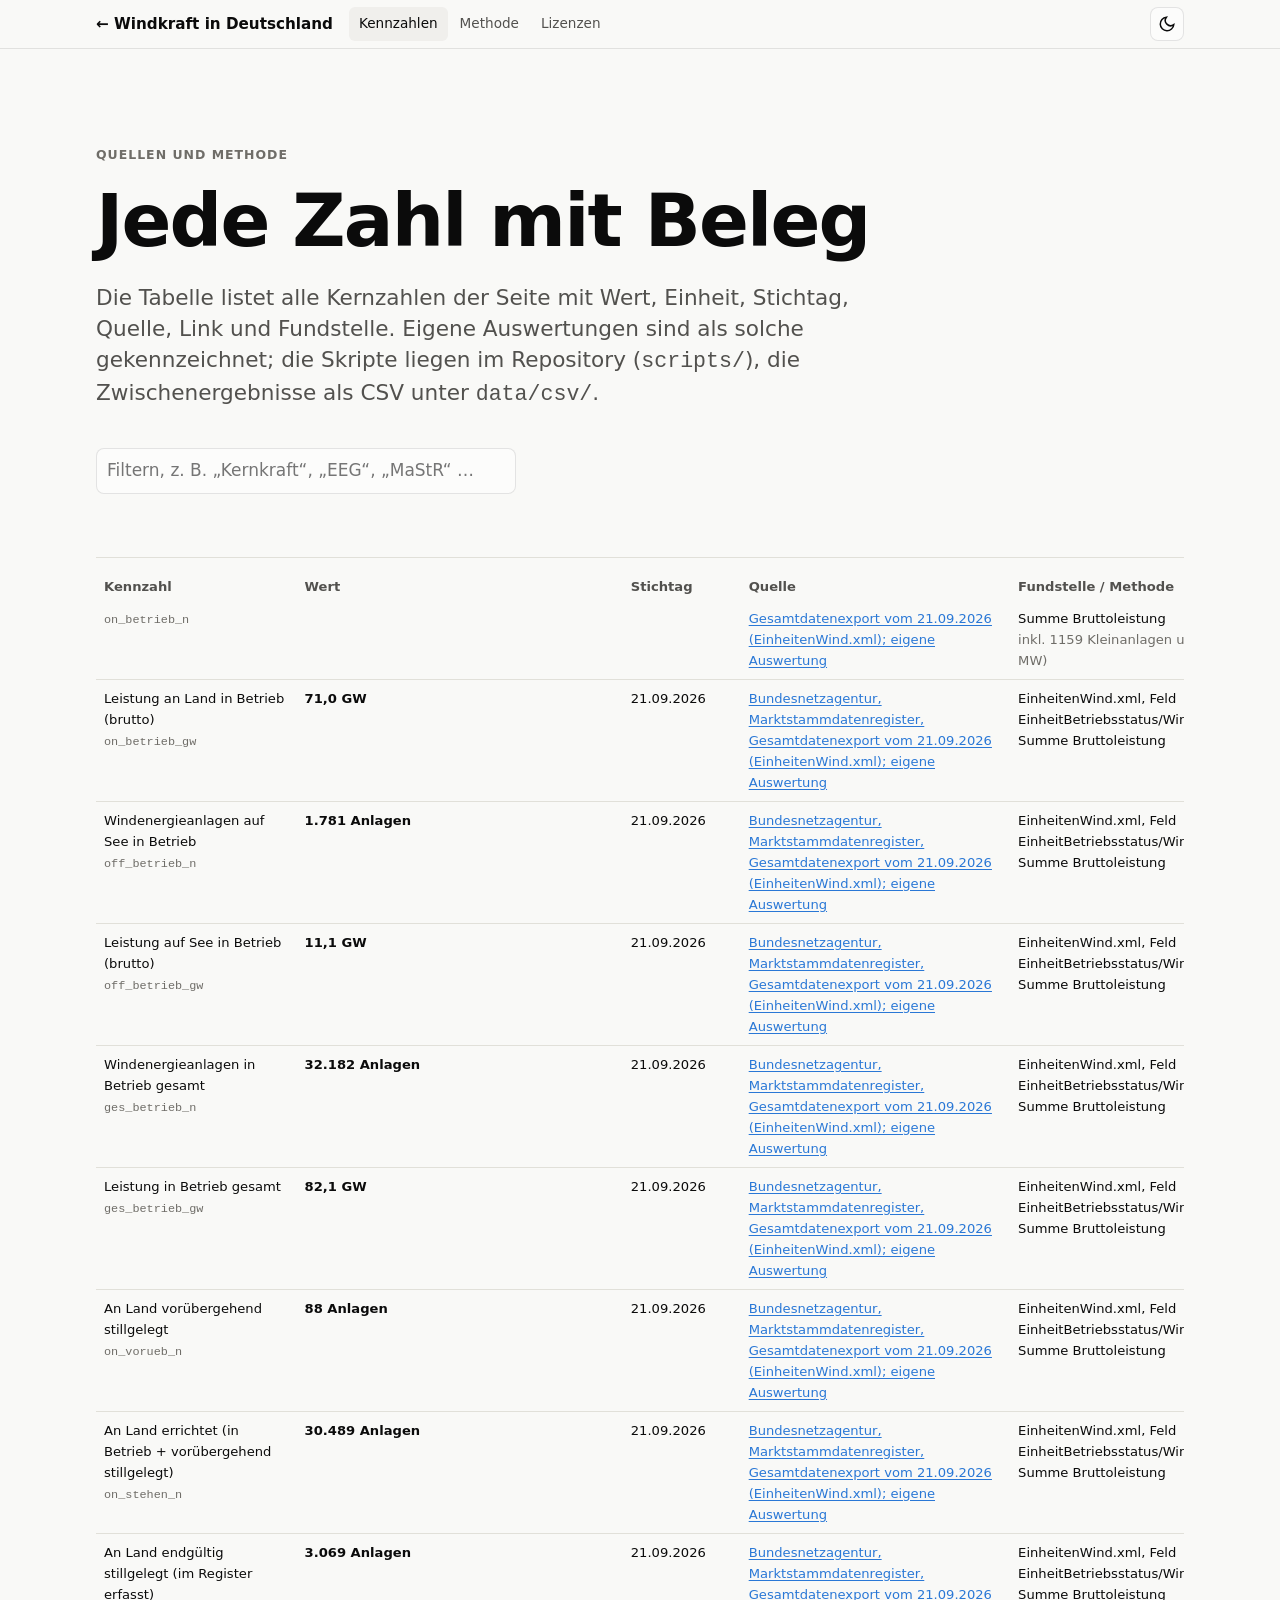
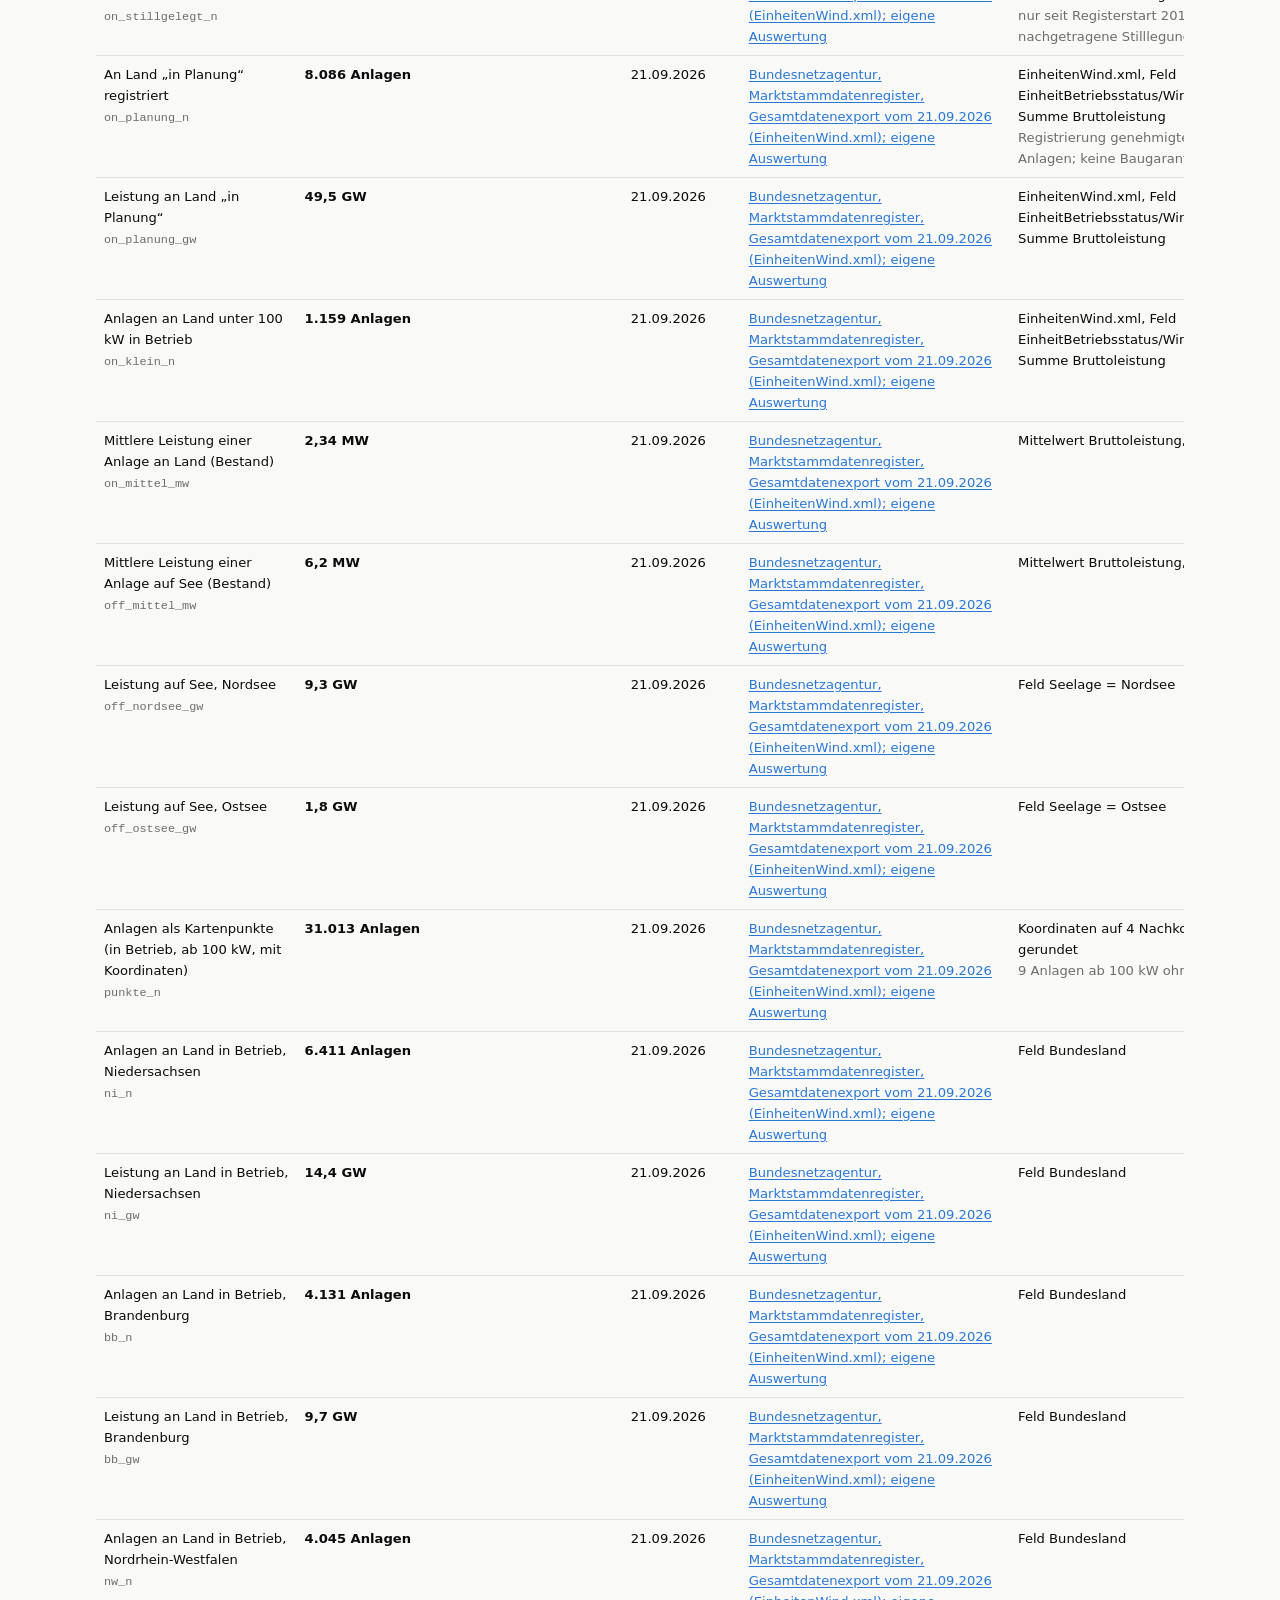
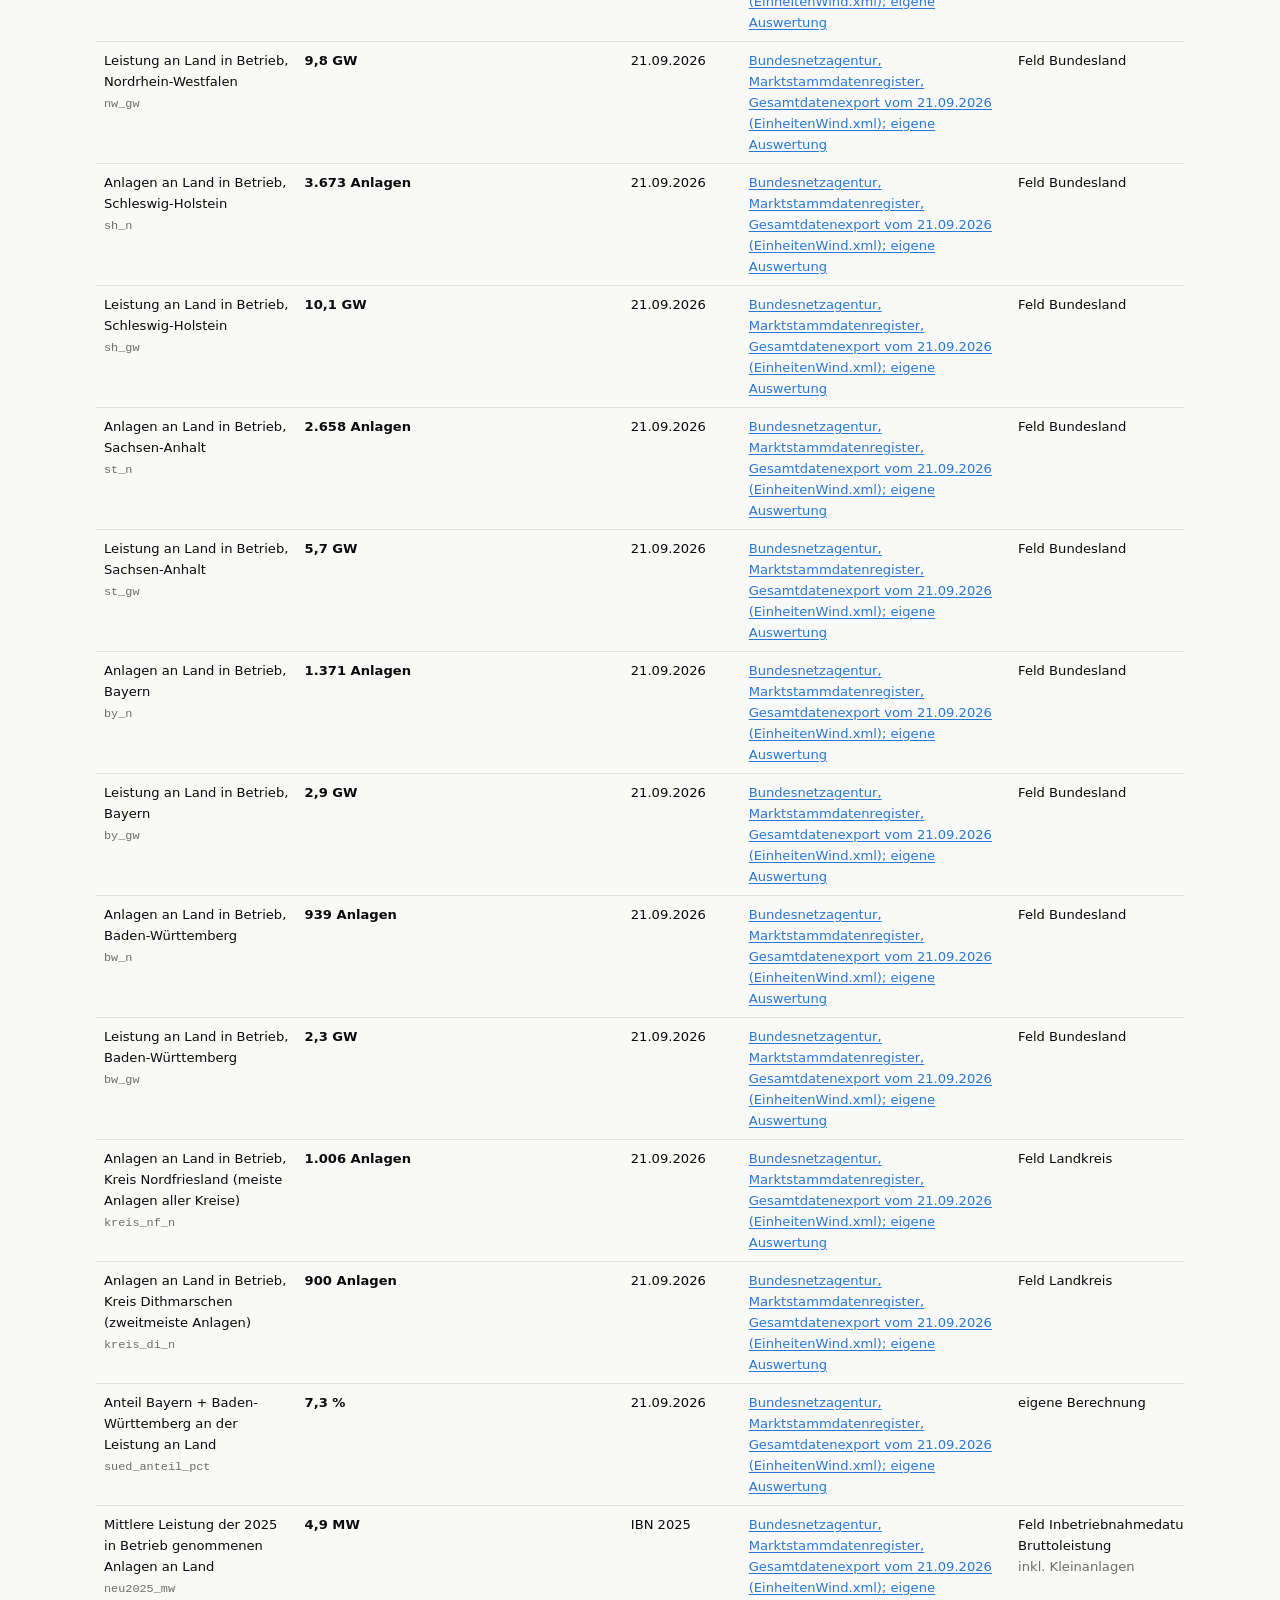
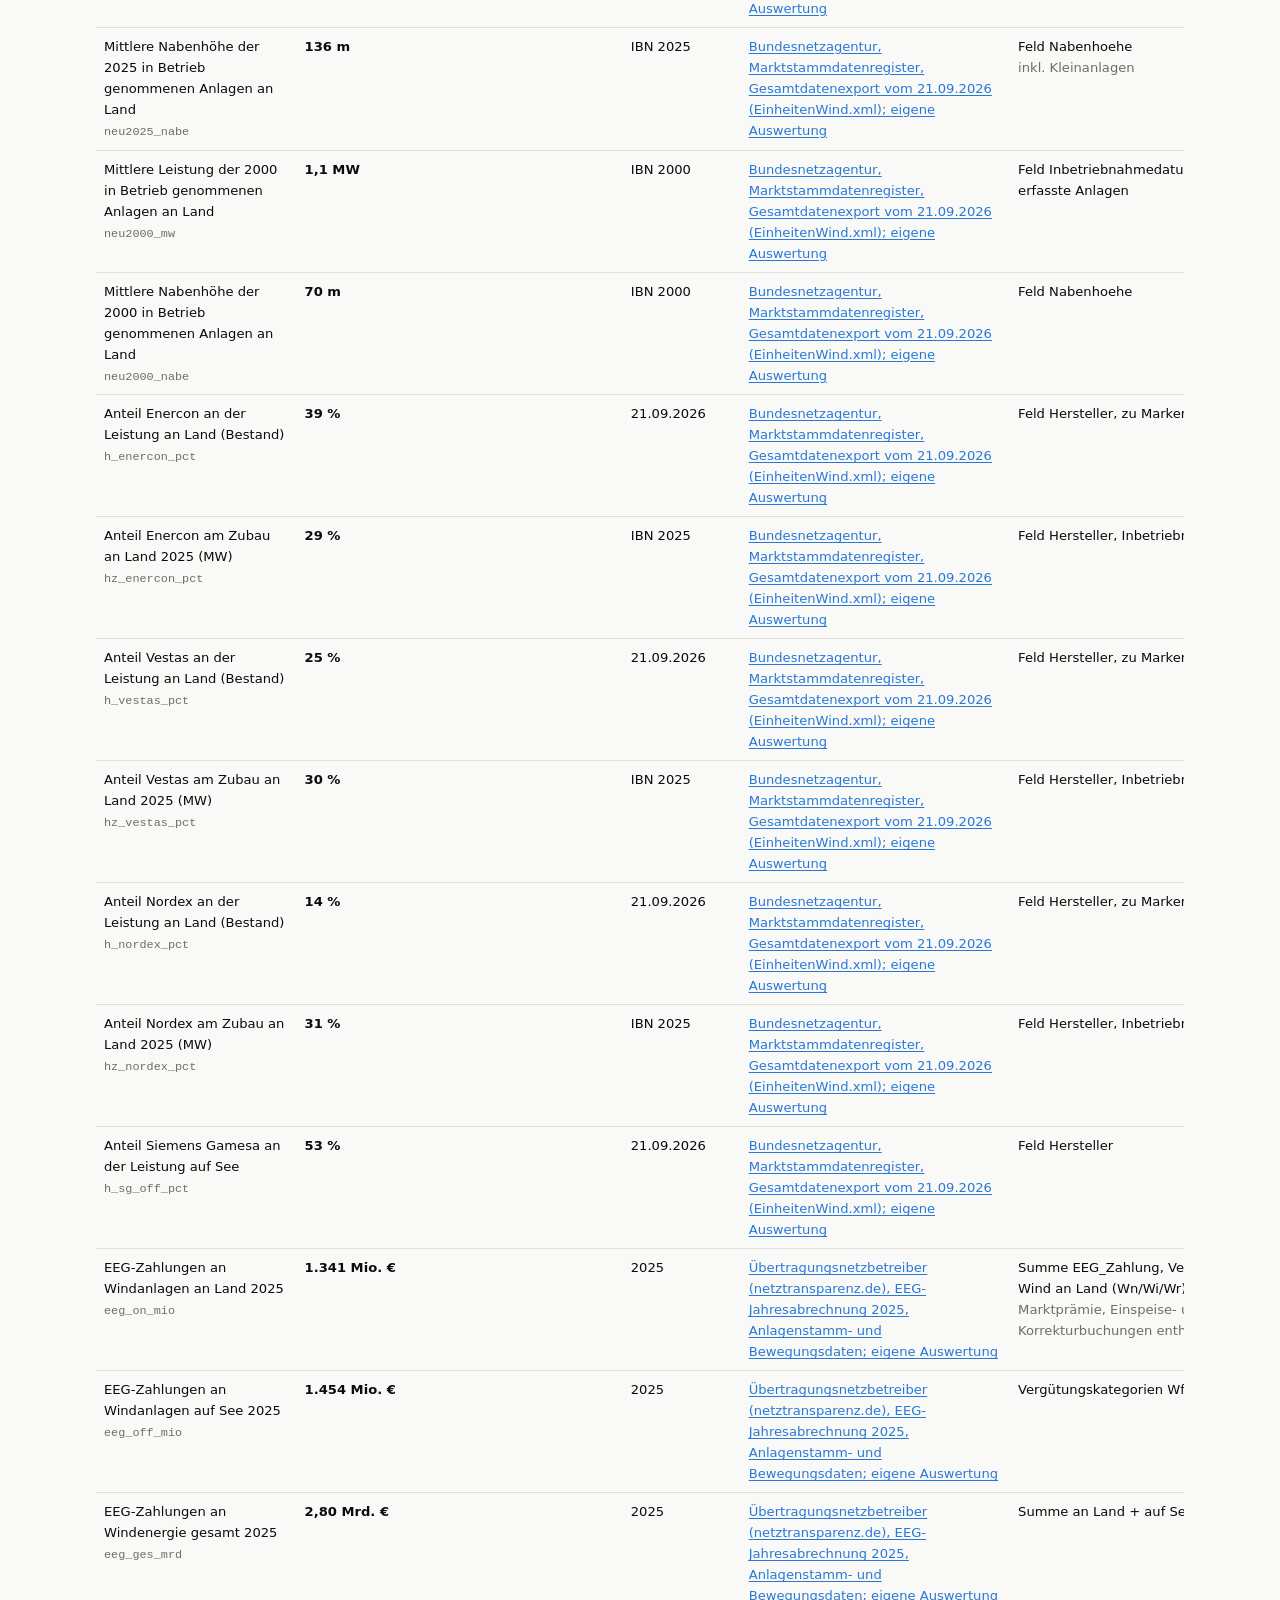
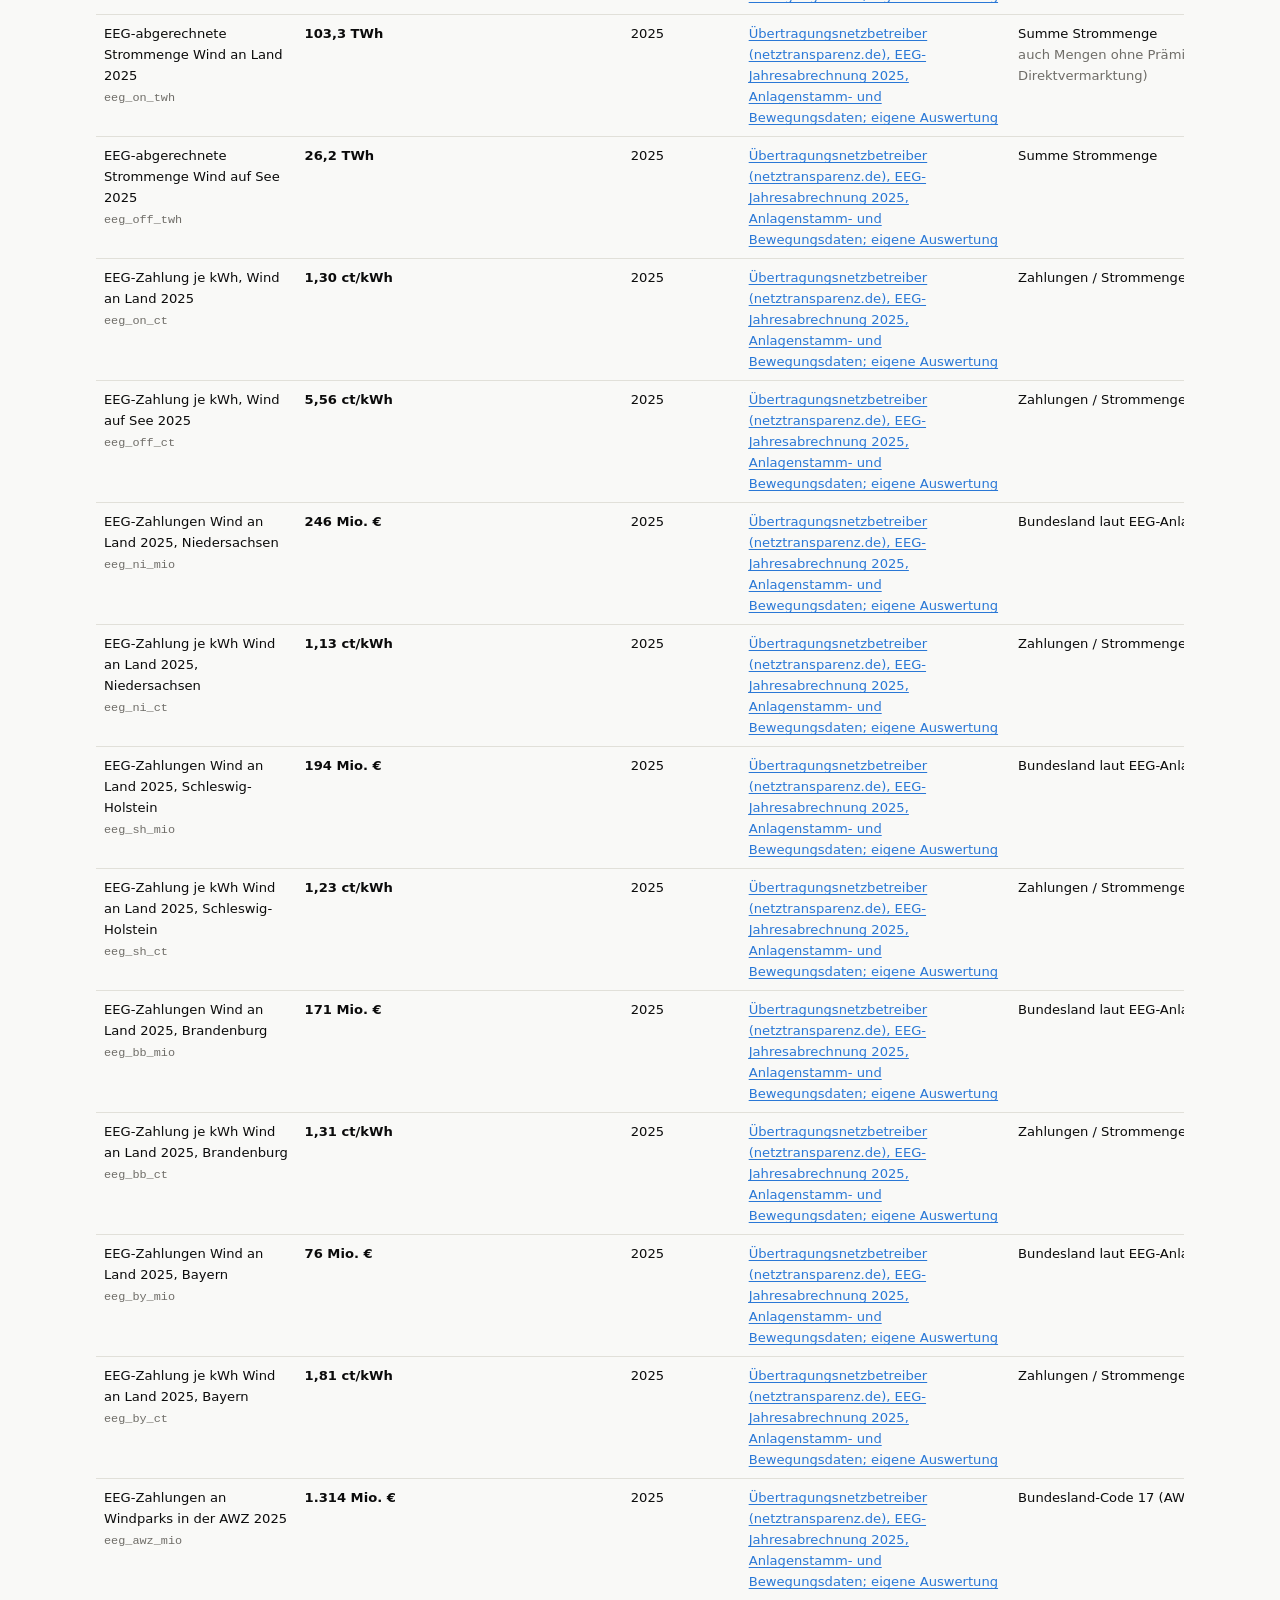
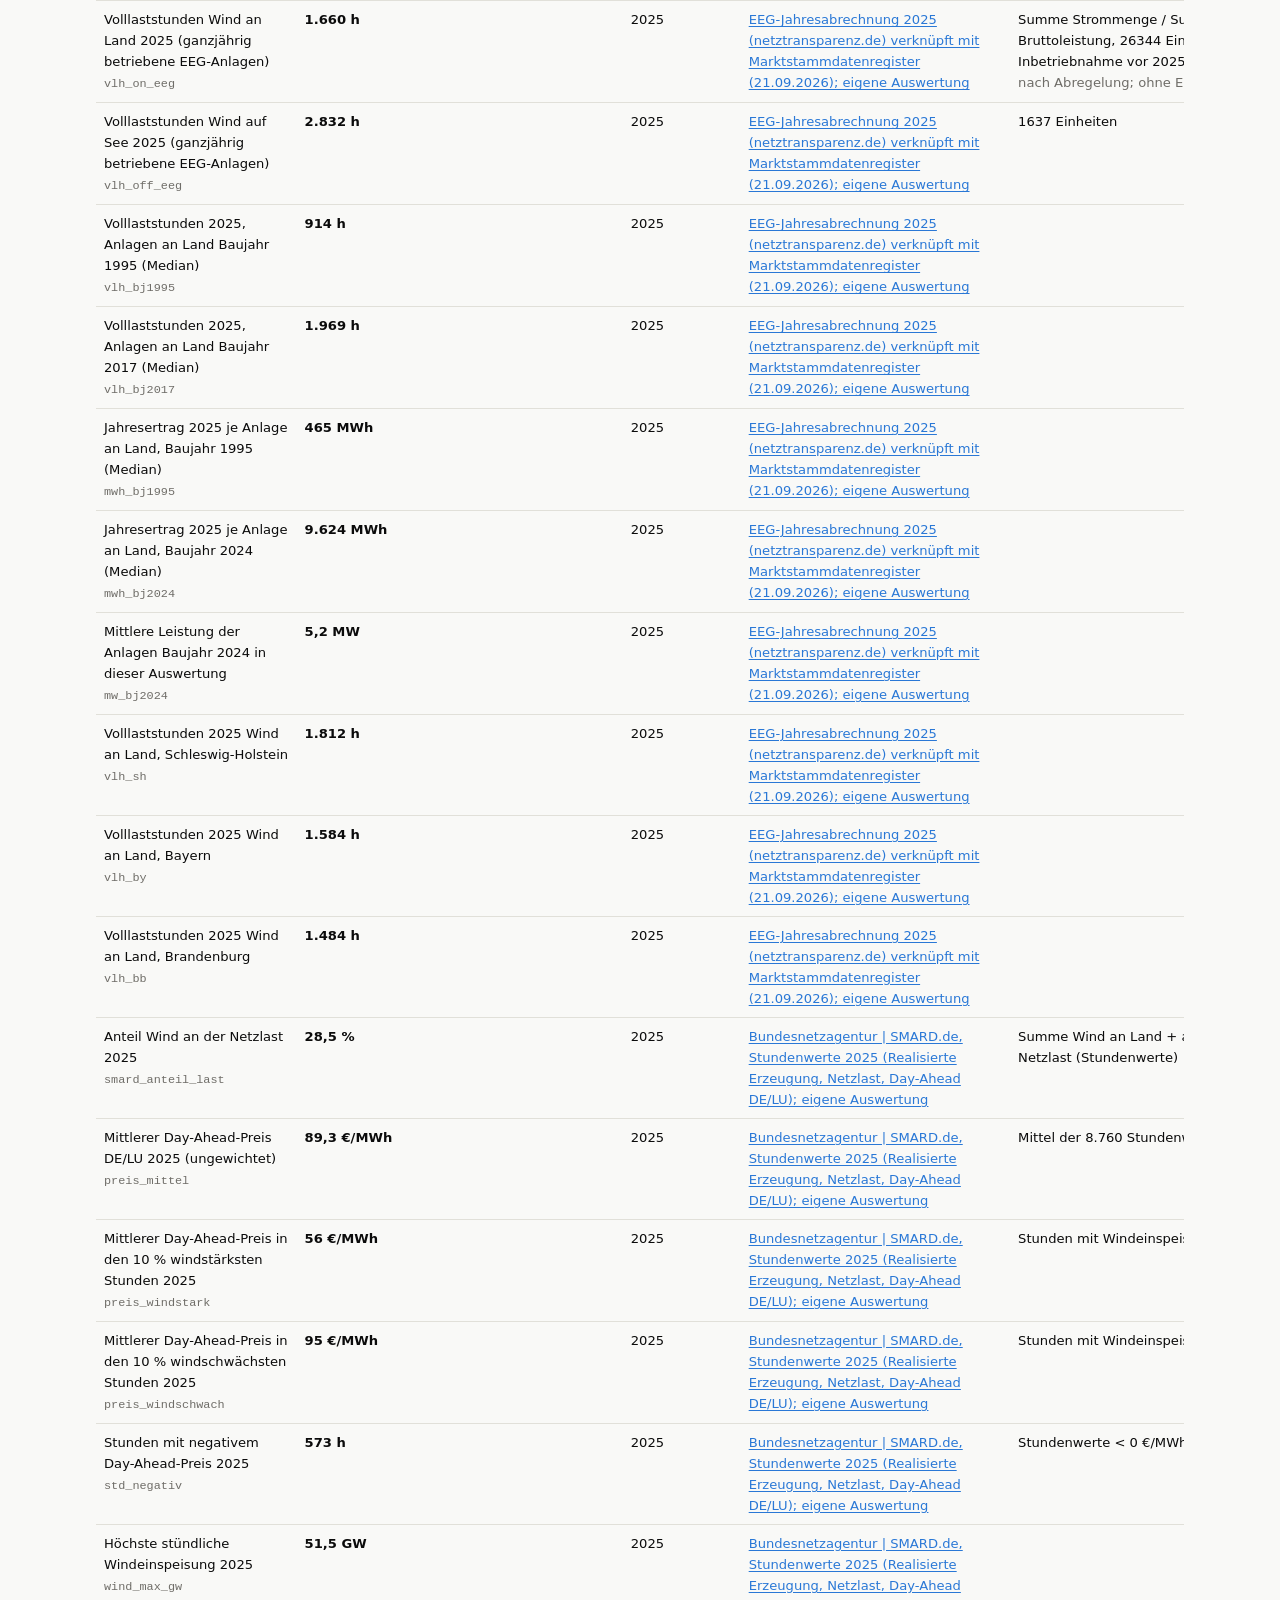
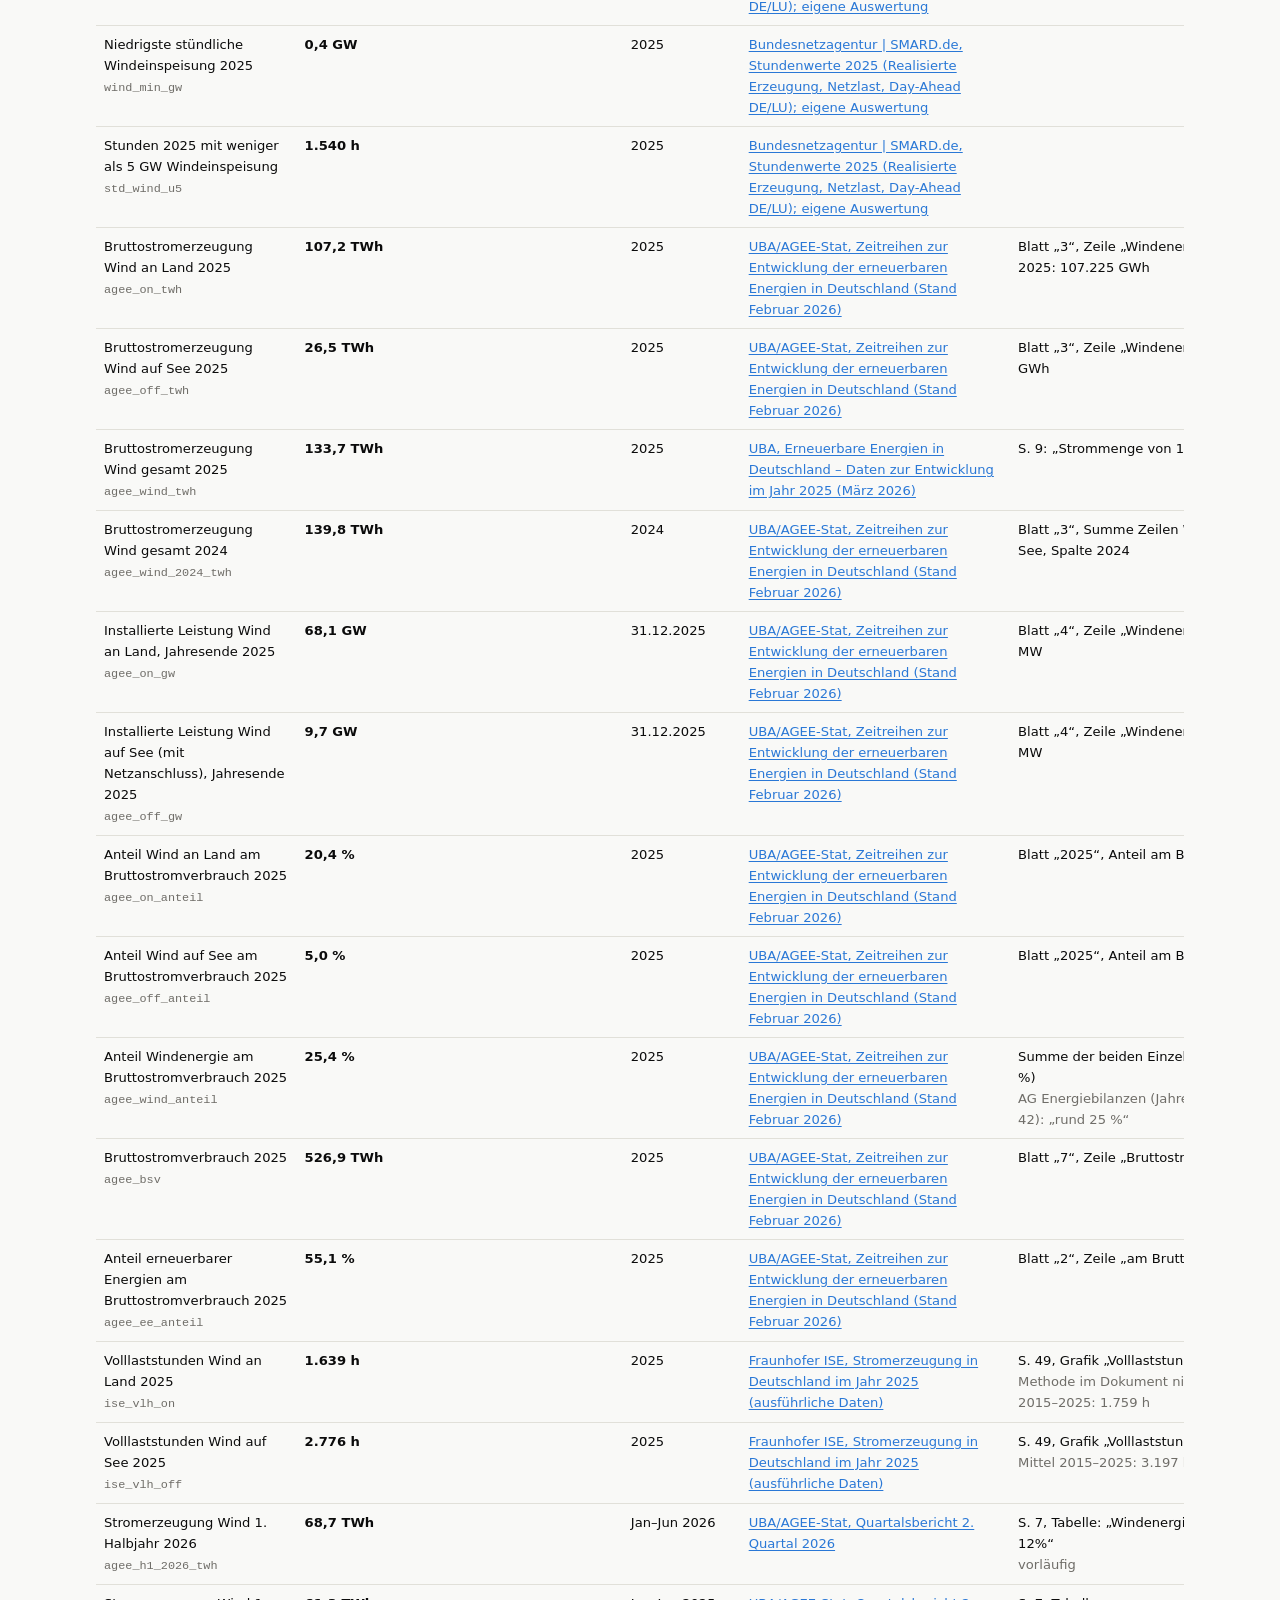
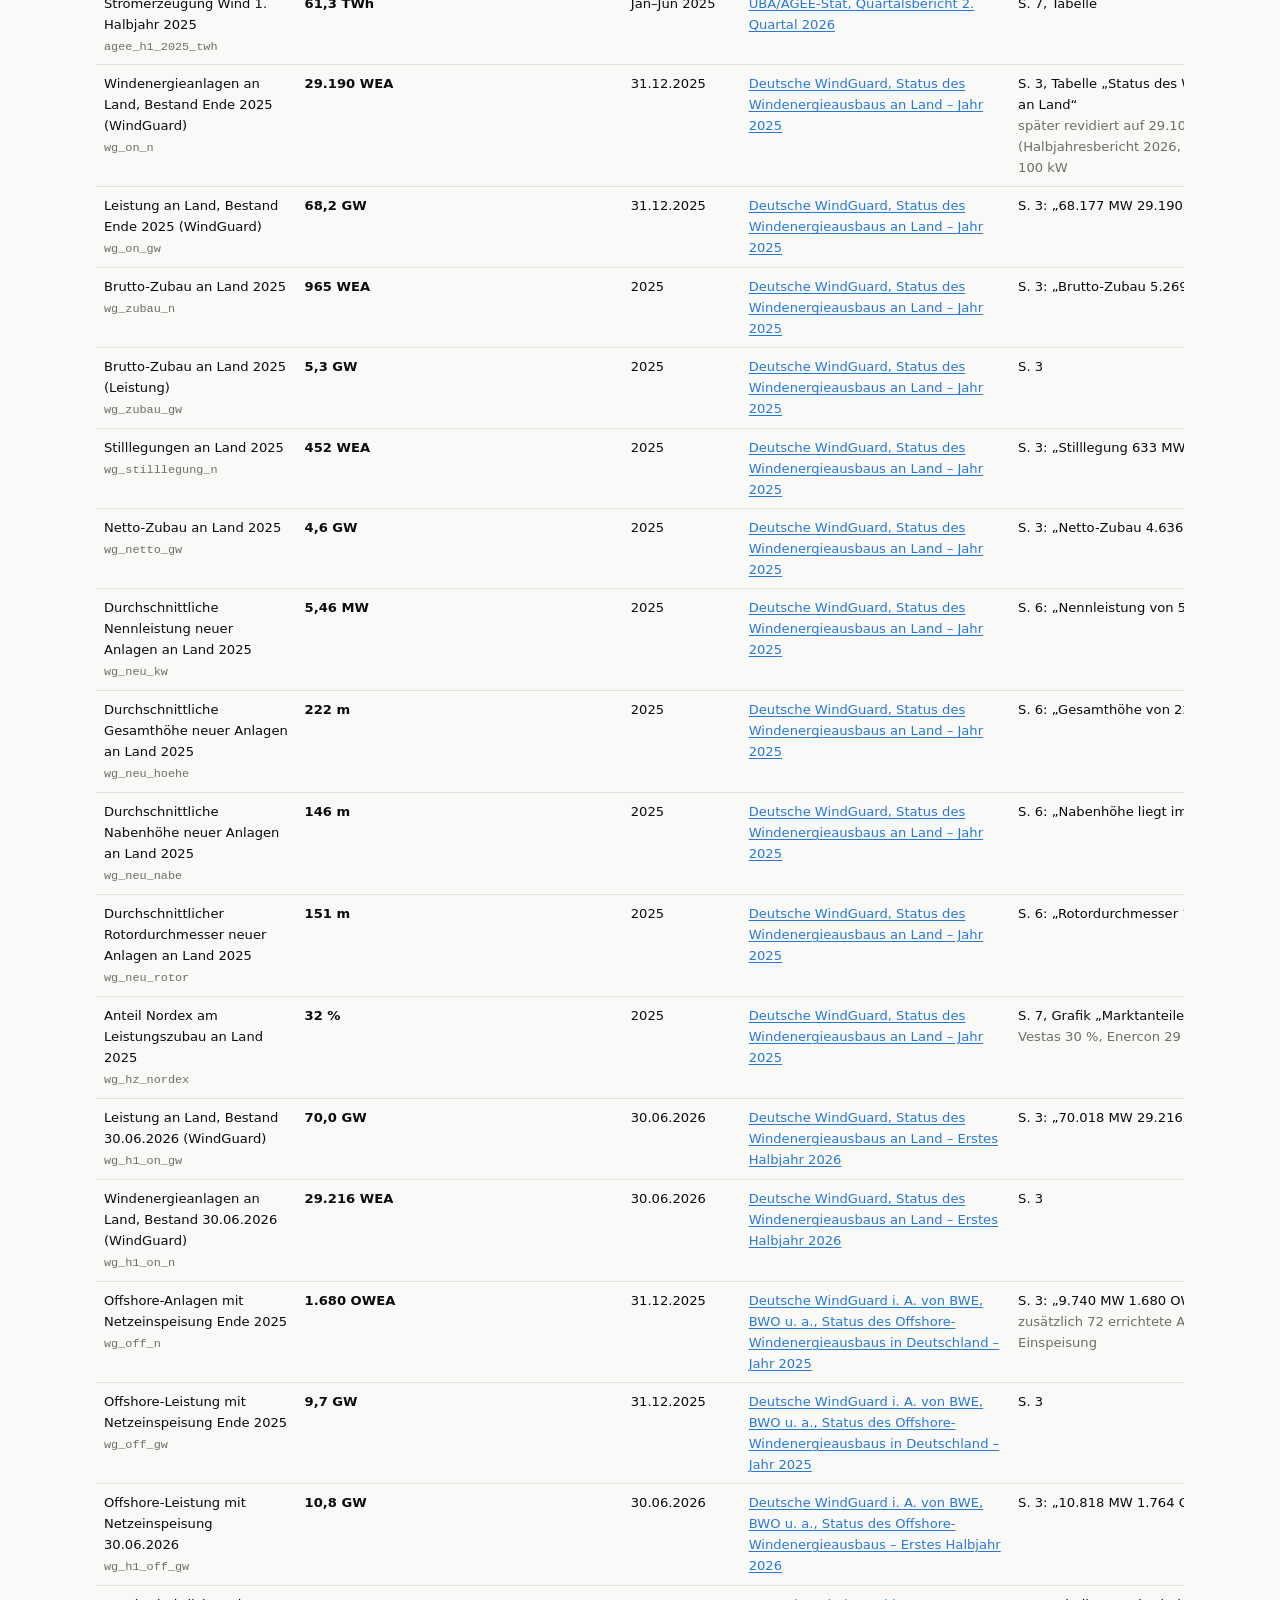
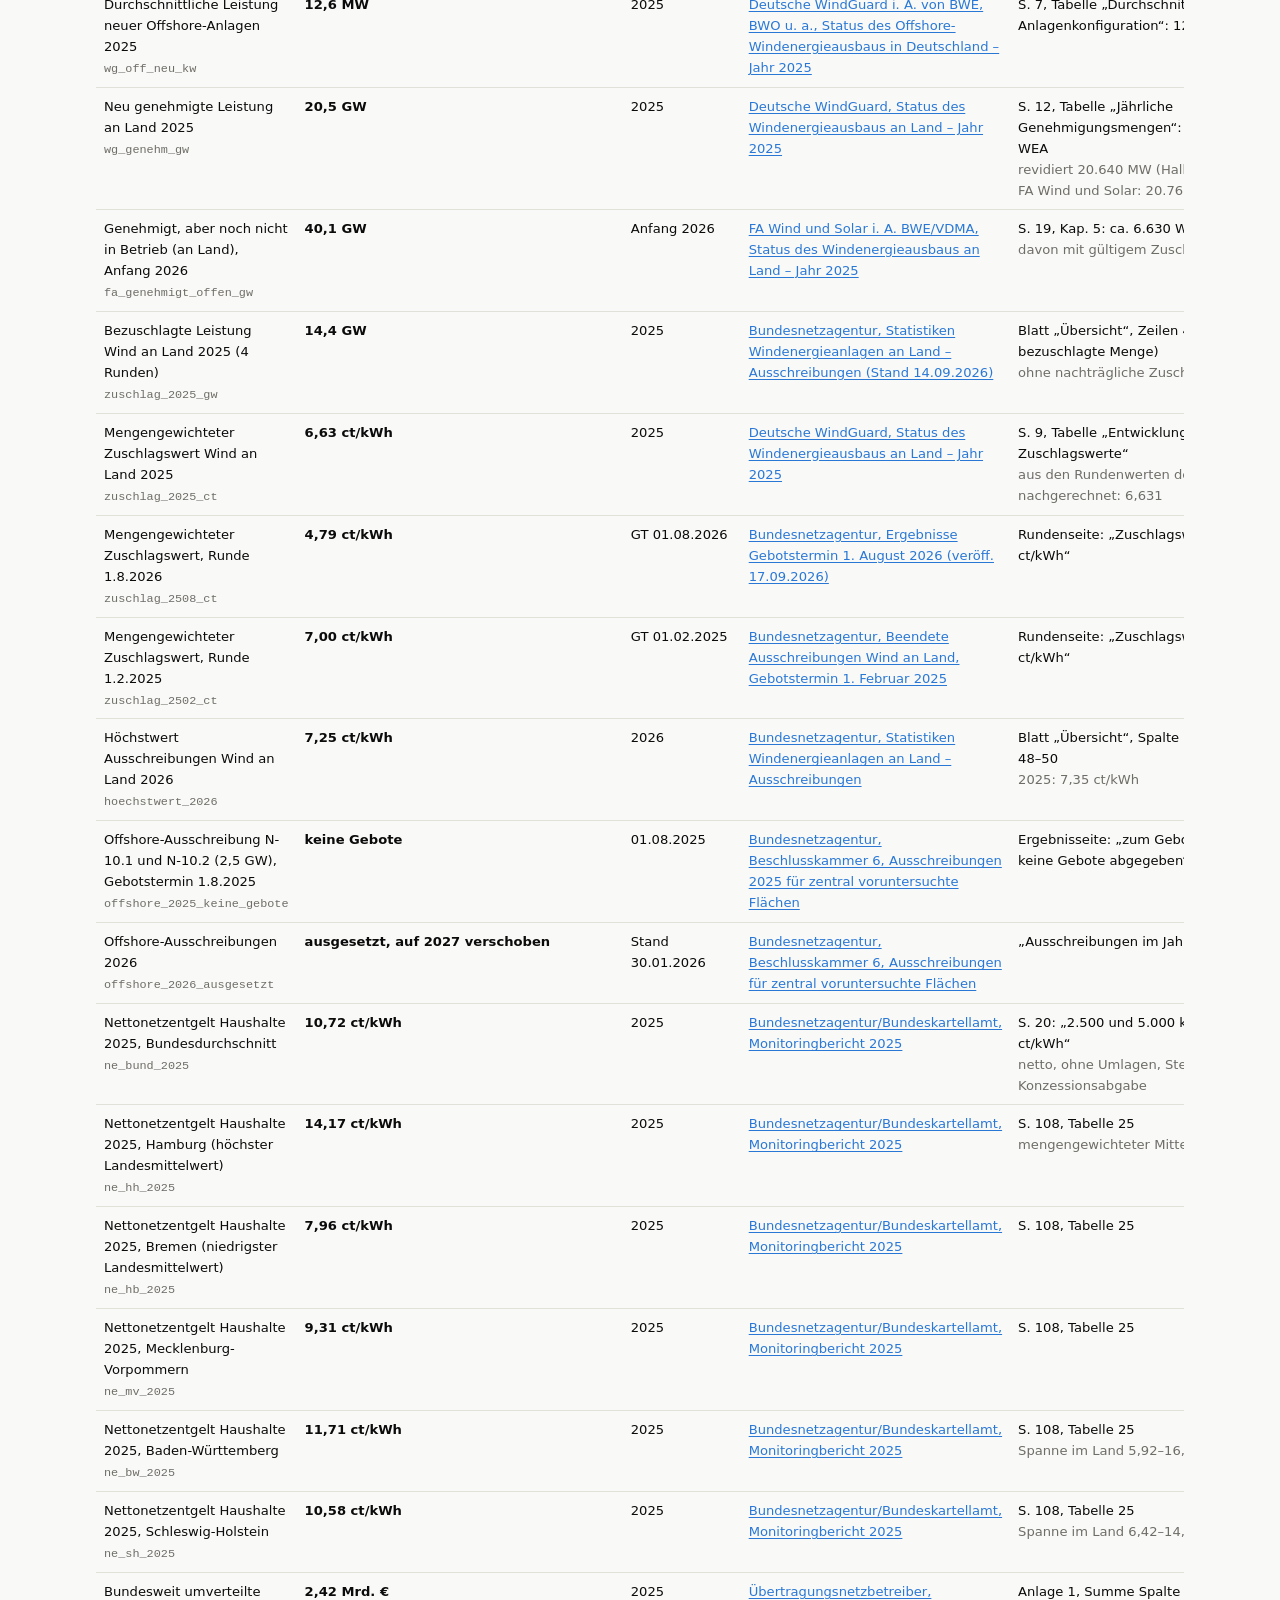
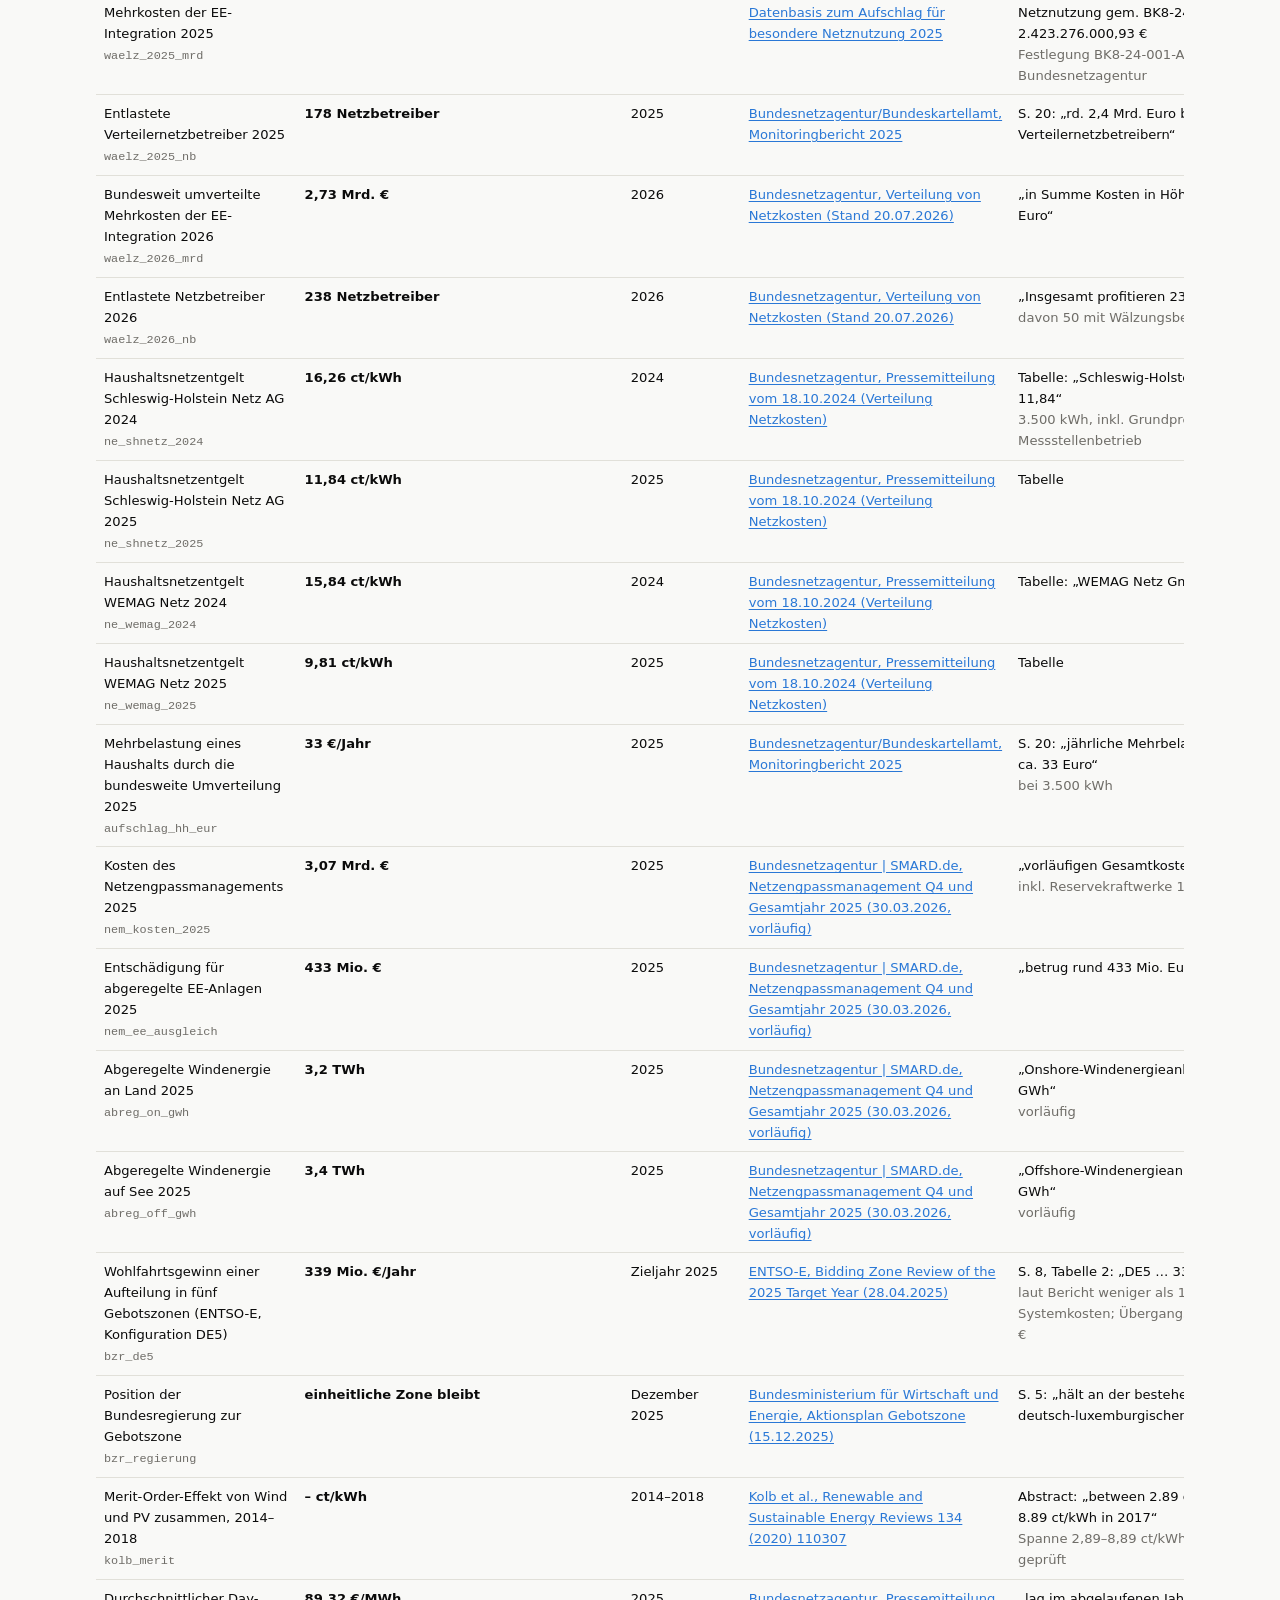
==== quellen.html @ 5fe89fe6 "Windkraft in Deutschland: interaktive Präsentation mit belegten Zahlen Karte aller Windenergieanlage" ====
<!doctype html>
<html lang="de">
<head>
<meta charset="utf-8">
<meta name="viewport" content="width=device-width, initial-scale=1">
<title>Quellen – Windkraft in Deutschland</title>
<meta name="description" content="Quellentabelle: jede Kernzahl der Seite „Windkraft in Deutschland“ mit Wert, Einheit, Stichtag, Quelle, Link und Fundstelle.">
<link rel="stylesheet" href="assets/css/style.css">
<script>try{var t=localStorage.getItem('wk-theme');if(t)document.documentElement.setAttribute('data-theme',t);}catch(e){}</script>
</head>
<body>
<header class="topbar">
  <div class="inner">
    <a class="brand" href="index.html">← Windkraft in Deutschland</a>
    <nav class="topnav" aria-label="Abschnitte"><a href="#tabelle">Kennzahlen</a><a href="#methode">Methode</a><a href="#lizenzen">Lizenzen</a></nav>
    <button class="iconbtn" id="themeBtn" type="button" aria-label="Farbschema wechseln"><svg viewBox="0 0 24 24" fill="none" stroke="currentColor" stroke-width="2" aria-hidden="true"><path d="M21 12.8A9 9 0 1 1 11.2 3a7 7 0 0 0 9.8 9.8z"/></svg></button>
  </div>
</header>
<main>
  <section class="hero" style="padding-bottom:8px">
    <div class="kicker">Quellen und Methode</div>
    <h1 style="font-size:clamp(2rem,1.4rem+3vw,3.2rem);max-width:none">Jede Zahl mit Beleg</h1>
    <p class="dek" style="max-width:60ch">Die Tabelle listet alle Kernzahlen der Seite mit Wert, Einheit, Stichtag, Quelle, Link und Fundstelle. Eigene Auswertungen sind als solche gekennzeichnet; die Skripte liegen im Repository (<code>scripts/</code>), die Zwischenergebnisse als CSV unter <code>data/csv/</code>.</p>
  </section>
  <div class="wide" id="tabelle">
    <label class="sr-only" for="qf">Tabelle filtern</label>
    <input class="qfilter" id="qf" type="search" placeholder="Filtern, z. B. „Kernkraft“, „EEG“, „MaStR“ …">
    <div class="tablewrap">
      <table class="qtable" id="qt">
        <thead><tr><th scope="col">Kennzahl</th><th scope="col">Wert</th><th scope="col">Stichtag</th><th scope="col">Quelle</th><th scope="col">Fundstelle / Methode</th></tr></thead>
        <tbody>
<tr id="k-on_betrieb_n"><td data-l="Kennzahl">Windenergieanlagen an Land in Betrieb<br><code>on_betrieb_n</code></td><td class="val" data-l="Wert">30.401 Anlagen</td><td data-l="Stichtag">21.09.2026</td><td data-l="Quelle"><a href="https://www.marktstammdatenregister.de/MaStR/Datendownload" rel="noopener">Bundesnetzagentur, Marktstammdatenregister, Gesamtdatenexport vom 21.09.2026 (EinheitenWind.xml); eigene Auswertung</a></td><td data-l="Fundstelle">EinheitenWind.xml, Feld EinheitBetriebsstatus/WindAnLandOderAufSee, Summe Bruttoleistung<br><span class="small">inkl. 1159 Kleinanlagen unter 100 kW (16.4 MW)</span></td></tr>
<tr id="k-on_betrieb_gw"><td data-l="Kennzahl">Leistung an Land in Betrieb (brutto)<br><code>on_betrieb_gw</code></td><td class="val" data-l="Wert">71,0 GW</td><td data-l="Stichtag">21.09.2026</td><td data-l="Quelle"><a href="https://www.marktstammdatenregister.de/MaStR/Datendownload" rel="noopener">Bundesnetzagentur, Marktstammdatenregister, Gesamtdatenexport vom 21.09.2026 (EinheitenWind.xml); eigene Auswertung</a></td><td data-l="Fundstelle">EinheitenWind.xml, Feld EinheitBetriebsstatus/WindAnLandOderAufSee, Summe Bruttoleistung</td></tr>
<tr id="k-off_betrieb_n"><td data-l="Kennzahl">Windenergieanlagen auf See in Betrieb<br><code>off_betrieb_n</code></td><td class="val" data-l="Wert">1.781 Anlagen</td><td data-l="Stichtag">21.09.2026</td><td data-l="Quelle"><a href="https://www.marktstammdatenregister.de/MaStR/Datendownload" rel="noopener">Bundesnetzagentur, Marktstammdatenregister, Gesamtdatenexport vom 21.09.2026 (EinheitenWind.xml); eigene Auswertung</a></td><td data-l="Fundstelle">EinheitenWind.xml, Feld EinheitBetriebsstatus/WindAnLandOderAufSee, Summe Bruttoleistung</td></tr>
<tr id="k-off_betrieb_gw"><td data-l="Kennzahl">Leistung auf See in Betrieb (brutto)<br><code>off_betrieb_gw</code></td><td class="val" data-l="Wert">11,1 GW</td><td data-l="Stichtag">21.09.2026</td><td data-l="Quelle"><a href="https://www.marktstammdatenregister.de/MaStR/Datendownload" rel="noopener">Bundesnetzagentur, Marktstammdatenregister, Gesamtdatenexport vom 21.09.2026 (EinheitenWind.xml); eigene Auswertung</a></td><td data-l="Fundstelle">EinheitenWind.xml, Feld EinheitBetriebsstatus/WindAnLandOderAufSee, Summe Bruttoleistung</td></tr>
<tr id="k-ges_betrieb_n"><td data-l="Kennzahl">Windenergieanlagen in Betrieb gesamt<br><code>ges_betrieb_n</code></td><td class="val" data-l="Wert">32.182 Anlagen</td><td data-l="Stichtag">21.09.2026</td><td data-l="Quelle"><a href="https://www.marktstammdatenregister.de/MaStR/Datendownload" rel="noopener">Bundesnetzagentur, Marktstammdatenregister, Gesamtdatenexport vom 21.09.2026 (EinheitenWind.xml); eigene Auswertung</a></td><td data-l="Fundstelle">EinheitenWind.xml, Feld EinheitBetriebsstatus/WindAnLandOderAufSee, Summe Bruttoleistung</td></tr>
<tr id="k-ges_betrieb_gw"><td data-l="Kennzahl">Leistung in Betrieb gesamt<br><code>ges_betrieb_gw</code></td><td class="val" data-l="Wert">82,1 GW</td><td data-l="Stichtag">21.09.2026</td><td data-l="Quelle"><a href="https://www.marktstammdatenregister.de/MaStR/Datendownload" rel="noopener">Bundesnetzagentur, Marktstammdatenregister, Gesamtdatenexport vom 21.09.2026 (EinheitenWind.xml); eigene Auswertung</a></td><td data-l="Fundstelle">EinheitenWind.xml, Feld EinheitBetriebsstatus/WindAnLandOderAufSee, Summe Bruttoleistung</td></tr>
<tr id="k-on_vorueb_n"><td data-l="Kennzahl">An Land vorübergehend stillgelegt<br><code>on_vorueb_n</code></td><td class="val" data-l="Wert">88 Anlagen</td><td data-l="Stichtag">21.09.2026</td><td data-l="Quelle"><a href="https://www.marktstammdatenregister.de/MaStR/Datendownload" rel="noopener">Bundesnetzagentur, Marktstammdatenregister, Gesamtdatenexport vom 21.09.2026 (EinheitenWind.xml); eigene Auswertung</a></td><td data-l="Fundstelle">EinheitenWind.xml, Feld EinheitBetriebsstatus/WindAnLandOderAufSee, Summe Bruttoleistung</td></tr>
<tr id="k-on_stehen_n"><td data-l="Kennzahl">An Land errichtet (in Betrieb + vorübergehend stillgelegt)<br><code>on_stehen_n</code></td><td class="val" data-l="Wert">30.489 Anlagen</td><td data-l="Stichtag">21.09.2026</td><td data-l="Quelle"><a href="https://www.marktstammdatenregister.de/MaStR/Datendownload" rel="noopener">Bundesnetzagentur, Marktstammdatenregister, Gesamtdatenexport vom 21.09.2026 (EinheitenWind.xml); eigene Auswertung</a></td><td data-l="Fundstelle">EinheitenWind.xml, Feld EinheitBetriebsstatus/WindAnLandOderAufSee, Summe Bruttoleistung</td></tr>
<tr id="k-on_stillgelegt_n"><td data-l="Kennzahl">An Land endgültig stillgelegt (im Register erfasst)<br><code>on_stillgelegt_n</code></td><td class="val" data-l="Wert">3.069 Anlagen</td><td data-l="Stichtag">21.09.2026</td><td data-l="Quelle"><a href="https://www.marktstammdatenregister.de/MaStR/Datendownload" rel="noopener">Bundesnetzagentur, Marktstammdatenregister, Gesamtdatenexport vom 21.09.2026 (EinheitenWind.xml); eigene Auswertung</a></td><td data-l="Fundstelle">EinheitenWind.xml, Feld EinheitBetriebsstatus/WindAnLandOderAufSee, Summe Bruttoleistung<br><span class="small">nur seit Registerstart 2019 erfasste bzw. nachgetragene Stilllegungen</span></td></tr>
<tr id="k-on_planung_n"><td data-l="Kennzahl">An Land „in Planung“ registriert<br><code>on_planung_n</code></td><td class="val" data-l="Wert">8.086 Anlagen</td><td data-l="Stichtag">21.09.2026</td><td data-l="Quelle"><a href="https://www.marktstammdatenregister.de/MaStR/Datendownload" rel="noopener">Bundesnetzagentur, Marktstammdatenregister, Gesamtdatenexport vom 21.09.2026 (EinheitenWind.xml); eigene Auswertung</a></td><td data-l="Fundstelle">EinheitenWind.xml, Feld EinheitBetriebsstatus/WindAnLandOderAufSee, Summe Bruttoleistung<br><span class="small">Registrierung genehmigter bzw. geplanter Anlagen; keine Baugarantie</span></td></tr>
<tr id="k-on_planung_gw"><td data-l="Kennzahl">Leistung an Land „in Planung“<br><code>on_planung_gw</code></td><td class="val" data-l="Wert">49,5 GW</td><td data-l="Stichtag">21.09.2026</td><td data-l="Quelle"><a href="https://www.marktstammdatenregister.de/MaStR/Datendownload" rel="noopener">Bundesnetzagentur, Marktstammdatenregister, Gesamtdatenexport vom 21.09.2026 (EinheitenWind.xml); eigene Auswertung</a></td><td data-l="Fundstelle">EinheitenWind.xml, Feld EinheitBetriebsstatus/WindAnLandOderAufSee, Summe Bruttoleistung</td></tr>
<tr id="k-on_klein_n"><td data-l="Kennzahl">Anlagen an Land unter 100 kW in Betrieb<br><code>on_klein_n</code></td><td class="val" data-l="Wert">1.159 Anlagen</td><td data-l="Stichtag">21.09.2026</td><td data-l="Quelle"><a href="https://www.marktstammdatenregister.de/MaStR/Datendownload" rel="noopener">Bundesnetzagentur, Marktstammdatenregister, Gesamtdatenexport vom 21.09.2026 (EinheitenWind.xml); eigene Auswertung</a></td><td data-l="Fundstelle">EinheitenWind.xml, Feld EinheitBetriebsstatus/WindAnLandOderAufSee, Summe Bruttoleistung</td></tr>
<tr id="k-on_mittel_mw"><td data-l="Kennzahl">Mittlere Leistung einer Anlage an Land (Bestand)<br><code>on_mittel_mw</code></td><td class="val" data-l="Wert">2,34 MW</td><td data-l="Stichtag">21.09.2026</td><td data-l="Quelle"><a href="https://www.marktstammdatenregister.de/MaStR/Datendownload" rel="noopener">Bundesnetzagentur, Marktstammdatenregister, Gesamtdatenexport vom 21.09.2026 (EinheitenWind.xml); eigene Auswertung</a></td><td data-l="Fundstelle">Mittelwert Bruttoleistung, in Betrieb</td></tr>
<tr id="k-off_mittel_mw"><td data-l="Kennzahl">Mittlere Leistung einer Anlage auf See (Bestand)<br><code>off_mittel_mw</code></td><td class="val" data-l="Wert">6,2 MW</td><td data-l="Stichtag">21.09.2026</td><td data-l="Quelle"><a href="https://www.marktstammdatenregister.de/MaStR/Datendownload" rel="noopener">Bundesnetzagentur, Marktstammdatenregister, Gesamtdatenexport vom 21.09.2026 (EinheitenWind.xml); eigene Auswertung</a></td><td data-l="Fundstelle">Mittelwert Bruttoleistung, in Betrieb</td></tr>
<tr id="k-off_nordsee_gw"><td data-l="Kennzahl">Leistung auf See, Nordsee<br><code>off_nordsee_gw</code></td><td class="val" data-l="Wert">9,3 GW</td><td data-l="Stichtag">21.09.2026</td><td data-l="Quelle"><a href="https://www.marktstammdatenregister.de/MaStR/Datendownload" rel="noopener">Bundesnetzagentur, Marktstammdatenregister, Gesamtdatenexport vom 21.09.2026 (EinheitenWind.xml); eigene Auswertung</a></td><td data-l="Fundstelle">Feld Seelage = Nordsee</td></tr>
<tr id="k-off_ostsee_gw"><td data-l="Kennzahl">Leistung auf See, Ostsee<br><code>off_ostsee_gw</code></td><td class="val" data-l="Wert">1,8 GW</td><td data-l="Stichtag">21.09.2026</td><td data-l="Quelle"><a href="https://www.marktstammdatenregister.de/MaStR/Datendownload" rel="noopener">Bundesnetzagentur, Marktstammdatenregister, Gesamtdatenexport vom 21.09.2026 (EinheitenWind.xml); eigene Auswertung</a></td><td data-l="Fundstelle">Feld Seelage = Ostsee</td></tr>
<tr id="k-punkte_n"><td data-l="Kennzahl">Anlagen als Kartenpunkte (in Betrieb, ab 100 kW, mit Koordinaten)<br><code>punkte_n</code></td><td class="val" data-l="Wert">31.013 Anlagen</td><td data-l="Stichtag">21.09.2026</td><td data-l="Quelle"><a href="https://www.marktstammdatenregister.de/MaStR/Datendownload" rel="noopener">Bundesnetzagentur, Marktstammdatenregister, Gesamtdatenexport vom 21.09.2026 (EinheitenWind.xml); eigene Auswertung</a></td><td data-l="Fundstelle">Koordinaten auf 4 Nachkommastellen gerundet<br><span class="small">9 Anlagen ab 100 kW ohne Koordinaten</span></td></tr>
<tr id="k-ni_n"><td data-l="Kennzahl">Anlagen an Land in Betrieb, Niedersachsen<br><code>ni_n</code></td><td class="val" data-l="Wert">6.411 Anlagen</td><td data-l="Stichtag">21.09.2026</td><td data-l="Quelle"><a href="https://www.marktstammdatenregister.de/MaStR/Datendownload" rel="noopener">Bundesnetzagentur, Marktstammdatenregister, Gesamtdatenexport vom 21.09.2026 (EinheitenWind.xml); eigene Auswertung</a></td><td data-l="Fundstelle">Feld Bundesland</td></tr>
<tr id="k-ni_gw"><td data-l="Kennzahl">Leistung an Land in Betrieb, Niedersachsen<br><code>ni_gw</code></td><td class="val" data-l="Wert">14,4 GW</td><td data-l="Stichtag">21.09.2026</td><td data-l="Quelle"><a href="https://www.marktstammdatenregister.de/MaStR/Datendownload" rel="noopener">Bundesnetzagentur, Marktstammdatenregister, Gesamtdatenexport vom 21.09.2026 (EinheitenWind.xml); eigene Auswertung</a></td><td data-l="Fundstelle">Feld Bundesland</td></tr>
<tr id="k-bb_n"><td data-l="Kennzahl">Anlagen an Land in Betrieb, Brandenburg<br><code>bb_n</code></td><td class="val" data-l="Wert">4.131 Anlagen</td><td data-l="Stichtag">21.09.2026</td><td data-l="Quelle"><a href="https://www.marktstammdatenregister.de/MaStR/Datendownload" rel="noopener">Bundesnetzagentur, Marktstammdatenregister, Gesamtdatenexport vom 21.09.2026 (EinheitenWind.xml); eigene Auswertung</a></td><td data-l="Fundstelle">Feld Bundesland</td></tr>
<tr id="k-bb_gw"><td data-l="Kennzahl">Leistung an Land in Betrieb, Brandenburg<br><code>bb_gw</code></td><td class="val" data-l="Wert">9,7 GW</td><td data-l="Stichtag">21.09.2026</td><td data-l="Quelle"><a href="https://www.marktstammdatenregister.de/MaStR/Datendownload" rel="noopener">Bundesnetzagentur, Marktstammdatenregister, Gesamtdatenexport vom 21.09.2026 (EinheitenWind.xml); eigene Auswertung</a></td><td data-l="Fundstelle">Feld Bundesland</td></tr>
<tr id="k-nw_n"><td data-l="Kennzahl">Anlagen an Land in Betrieb, Nordrhein-Westfalen<br><code>nw_n</code></td><td class="val" data-l="Wert">4.045 Anlagen</td><td data-l="Stichtag">21.09.2026</td><td data-l="Quelle"><a href="https://www.marktstammdatenregister.de/MaStR/Datendownload" rel="noopener">Bundesnetzagentur, Marktstammdatenregister, Gesamtdatenexport vom 21.09.2026 (EinheitenWind.xml); eigene Auswertung</a></td><td data-l="Fundstelle">Feld Bundesland</td></tr>
<tr id="k-nw_gw"><td data-l="Kennzahl">Leistung an Land in Betrieb, Nordrhein-Westfalen<br><code>nw_gw</code></td><td class="val" data-l="Wert">9,8 GW</td><td data-l="Stichtag">21.09.2026</td><td data-l="Quelle"><a href="https://www.marktstammdatenregister.de/MaStR/Datendownload" rel="noopener">Bundesnetzagentur, Marktstammdatenregister, Gesamtdatenexport vom 21.09.2026 (EinheitenWind.xml); eigene Auswertung</a></td><td data-l="Fundstelle">Feld Bundesland</td></tr>
<tr id="k-sh_n"><td data-l="Kennzahl">Anlagen an Land in Betrieb, Schleswig-Holstein<br><code>sh_n</code></td><td class="val" data-l="Wert">3.673 Anlagen</td><td data-l="Stichtag">21.09.2026</td><td data-l="Quelle"><a href="https://www.marktstammdatenregister.de/MaStR/Datendownload" rel="noopener">Bundesnetzagentur, Marktstammdatenregister, Gesamtdatenexport vom 21.09.2026 (EinheitenWind.xml); eigene Auswertung</a></td><td data-l="Fundstelle">Feld Bundesland</td></tr>
<tr id="k-sh_gw"><td data-l="Kennzahl">Leistung an Land in Betrieb, Schleswig-Holstein<br><code>sh_gw</code></td><td class="val" data-l="Wert">10,1 GW</td><td data-l="Stichtag">21.09.2026</td><td data-l="Quelle"><a href="https://www.marktstammdatenregister.de/MaStR/Datendownload" rel="noopener">Bundesnetzagentur, Marktstammdatenregister, Gesamtdatenexport vom 21.09.2026 (EinheitenWind.xml); eigene Auswertung</a></td><td data-l="Fundstelle">Feld Bundesland</td></tr>
<tr id="k-st_n"><td data-l="Kennzahl">Anlagen an Land in Betrieb, Sachsen-Anhalt<br><code>st_n</code></td><td class="val" data-l="Wert">2.658 Anlagen</td><td data-l="Stichtag">21.09.2026</td><td data-l="Quelle"><a href="https://www.marktstammdatenregister.de/MaStR/Datendownload" rel="noopener">Bundesnetzagentur, Marktstammdatenregister, Gesamtdatenexport vom 21.09.2026 (EinheitenWind.xml); eigene Auswertung</a></td><td data-l="Fundstelle">Feld Bundesland</td></tr>
<tr id="k-st_gw"><td data-l="Kennzahl">Leistung an Land in Betrieb, Sachsen-Anhalt<br><code>st_gw</code></td><td class="val" data-l="Wert">5,7 GW</td><td data-l="Stichtag">21.09.2026</td><td data-l="Quelle"><a href="https://www.marktstammdatenregister.de/MaStR/Datendownload" rel="noopener">Bundesnetzagentur, Marktstammdatenregister, Gesamtdatenexport vom 21.09.2026 (EinheitenWind.xml); eigene Auswertung</a></td><td data-l="Fundstelle">Feld Bundesland</td></tr>
<tr id="k-by_n"><td data-l="Kennzahl">Anlagen an Land in Betrieb, Bayern<br><code>by_n</code></td><td class="val" data-l="Wert">1.371 Anlagen</td><td data-l="Stichtag">21.09.2026</td><td data-l="Quelle"><a href="https://www.marktstammdatenregister.de/MaStR/Datendownload" rel="noopener">Bundesnetzagentur, Marktstammdatenregister, Gesamtdatenexport vom 21.09.2026 (EinheitenWind.xml); eigene Auswertung</a></td><td data-l="Fundstelle">Feld Bundesland</td></tr>
<tr id="k-by_gw"><td data-l="Kennzahl">Leistung an Land in Betrieb, Bayern<br><code>by_gw</code></td><td class="val" data-l="Wert">2,9 GW</td><td data-l="Stichtag">21.09.2026</td><td data-l="Quelle"><a href="https://www.marktstammdatenregister.de/MaStR/Datendownload" rel="noopener">Bundesnetzagentur, Marktstammdatenregister, Gesamtdatenexport vom 21.09.2026 (EinheitenWind.xml); eigene Auswertung</a></td><td data-l="Fundstelle">Feld Bundesland</td></tr>
<tr id="k-bw_n"><td data-l="Kennzahl">Anlagen an Land in Betrieb, Baden-Württemberg<br><code>bw_n</code></td><td class="val" data-l="Wert">939 Anlagen</td><td data-l="Stichtag">21.09.2026</td><td data-l="Quelle"><a href="https://www.marktstammdatenregister.de/MaStR/Datendownload" rel="noopener">Bundesnetzagentur, Marktstammdatenregister, Gesamtdatenexport vom 21.09.2026 (EinheitenWind.xml); eigene Auswertung</a></td><td data-l="Fundstelle">Feld Bundesland</td></tr>
<tr id="k-bw_gw"><td data-l="Kennzahl">Leistung an Land in Betrieb, Baden-Württemberg<br><code>bw_gw</code></td><td class="val" data-l="Wert">2,3 GW</td><td data-l="Stichtag">21.09.2026</td><td data-l="Quelle"><a href="https://www.marktstammdatenregister.de/MaStR/Datendownload" rel="noopener">Bundesnetzagentur, Marktstammdatenregister, Gesamtdatenexport vom 21.09.2026 (EinheitenWind.xml); eigene Auswertung</a></td><td data-l="Fundstelle">Feld Bundesland</td></tr>
<tr id="k-kreis_nf_n"><td data-l="Kennzahl">Anlagen an Land in Betrieb, Kreis Nordfriesland (meiste Anlagen aller Kreise)<br><code>kreis_nf_n</code></td><td class="val" data-l="Wert">1.006 Anlagen</td><td data-l="Stichtag">21.09.2026</td><td data-l="Quelle"><a href="https://www.marktstammdatenregister.de/MaStR/Datendownload" rel="noopener">Bundesnetzagentur, Marktstammdatenregister, Gesamtdatenexport vom 21.09.2026 (EinheitenWind.xml); eigene Auswertung</a></td><td data-l="Fundstelle">Feld Landkreis</td></tr>
<tr id="k-kreis_di_n"><td data-l="Kennzahl">Anlagen an Land in Betrieb, Kreis Dithmarschen (zweitmeiste Anlagen)<br><code>kreis_di_n</code></td><td class="val" data-l="Wert">900 Anlagen</td><td data-l="Stichtag">21.09.2026</td><td data-l="Quelle"><a href="https://www.marktstammdatenregister.de/MaStR/Datendownload" rel="noopener">Bundesnetzagentur, Marktstammdatenregister, Gesamtdatenexport vom 21.09.2026 (EinheitenWind.xml); eigene Auswertung</a></td><td data-l="Fundstelle">Feld Landkreis</td></tr>
<tr id="k-sued_anteil_pct"><td data-l="Kennzahl">Anteil Bayern + Baden-Württemberg an der Leistung an Land<br><code>sued_anteil_pct</code></td><td class="val" data-l="Wert">7,3 %</td><td data-l="Stichtag">21.09.2026</td><td data-l="Quelle"><a href="https://www.marktstammdatenregister.de/MaStR/Datendownload" rel="noopener">Bundesnetzagentur, Marktstammdatenregister, Gesamtdatenexport vom 21.09.2026 (EinheitenWind.xml); eigene Auswertung</a></td><td data-l="Fundstelle">eigene Berechnung</td></tr>
<tr id="k-neu2025_mw"><td data-l="Kennzahl">Mittlere Leistung der 2025 in Betrieb genommenen Anlagen an Land<br><code>neu2025_mw</code></td><td class="val" data-l="Wert">4,9 MW</td><td data-l="Stichtag">IBN 2025</td><td data-l="Quelle"><a href="https://www.marktstammdatenregister.de/MaStR/Datendownload" rel="noopener">Bundesnetzagentur, Marktstammdatenregister, Gesamtdatenexport vom 21.09.2026 (EinheitenWind.xml); eigene Auswertung</a></td><td data-l="Fundstelle">Feld Inbetriebnahmedatum, Mittelwert Bruttoleistung<br><span class="small">inkl. Kleinanlagen</span></td></tr>
<tr id="k-neu2025_nabe"><td data-l="Kennzahl">Mittlere Nabenhöhe der 2025 in Betrieb genommenen Anlagen an Land<br><code>neu2025_nabe</code></td><td class="val" data-l="Wert">136 m</td><td data-l="Stichtag">IBN 2025</td><td data-l="Quelle"><a href="https://www.marktstammdatenregister.de/MaStR/Datendownload" rel="noopener">Bundesnetzagentur, Marktstammdatenregister, Gesamtdatenexport vom 21.09.2026 (EinheitenWind.xml); eigene Auswertung</a></td><td data-l="Fundstelle">Feld Nabenhoehe<br><span class="small">inkl. Kleinanlagen</span></td></tr>
<tr id="k-neu2000_mw"><td data-l="Kennzahl">Mittlere Leistung der 2000 in Betrieb genommenen Anlagen an Land<br><code>neu2000_mw</code></td><td class="val" data-l="Wert">1,1 MW</td><td data-l="Stichtag">IBN 2000</td><td data-l="Quelle"><a href="https://www.marktstammdatenregister.de/MaStR/Datendownload" rel="noopener">Bundesnetzagentur, Marktstammdatenregister, Gesamtdatenexport vom 21.09.2026 (EinheitenWind.xml); eigene Auswertung</a></td><td data-l="Fundstelle">Feld Inbetriebnahmedatum, nur im Register erfasste Anlagen</td></tr>
<tr id="k-neu2000_nabe"><td data-l="Kennzahl">Mittlere Nabenhöhe der 2000 in Betrieb genommenen Anlagen an Land<br><code>neu2000_nabe</code></td><td class="val" data-l="Wert">70 m</td><td data-l="Stichtag">IBN 2000</td><td data-l="Quelle"><a href="https://www.marktstammdatenregister.de/MaStR/Datendownload" rel="noopener">Bundesnetzagentur, Marktstammdatenregister, Gesamtdatenexport vom 21.09.2026 (EinheitenWind.xml); eigene Auswertung</a></td><td data-l="Fundstelle">Feld Nabenhoehe</td></tr>
<tr id="k-h_enercon_pct"><td data-l="Kennzahl">Anteil Enercon an der Leistung an Land (Bestand)<br><code>h_enercon_pct</code></td><td class="val" data-l="Wert">39 %</td><td data-l="Stichtag">21.09.2026</td><td data-l="Quelle"><a href="https://www.marktstammdatenregister.de/MaStR/Datendownload" rel="noopener">Bundesnetzagentur, Marktstammdatenregister, Gesamtdatenexport vom 21.09.2026 (EinheitenWind.xml); eigene Auswertung</a></td><td data-l="Fundstelle">Feld Hersteller, zu Marken zusammengefasst</td></tr>
<tr id="k-hz_enercon_pct"><td data-l="Kennzahl">Anteil Enercon am Zubau an Land 2025 (MW)<br><code>hz_enercon_pct</code></td><td class="val" data-l="Wert">29 %</td><td data-l="Stichtag">IBN 2025</td><td data-l="Quelle"><a href="https://www.marktstammdatenregister.de/MaStR/Datendownload" rel="noopener">Bundesnetzagentur, Marktstammdatenregister, Gesamtdatenexport vom 21.09.2026 (EinheitenWind.xml); eigene Auswertung</a></td><td data-l="Fundstelle">Feld Hersteller, Inbetriebnahme 2025</td></tr>
<tr id="k-h_vestas_pct"><td data-l="Kennzahl">Anteil Vestas an der Leistung an Land (Bestand)<br><code>h_vestas_pct</code></td><td class="val" data-l="Wert">25 %</td><td data-l="Stichtag">21.09.2026</td><td data-l="Quelle"><a href="https://www.marktstammdatenregister.de/MaStR/Datendownload" rel="noopener">Bundesnetzagentur, Marktstammdatenregister, Gesamtdatenexport vom 21.09.2026 (EinheitenWind.xml); eigene Auswertung</a></td><td data-l="Fundstelle">Feld Hersteller, zu Marken zusammengefasst</td></tr>
<tr id="k-hz_vestas_pct"><td data-l="Kennzahl">Anteil Vestas am Zubau an Land 2025 (MW)<br><code>hz_vestas_pct</code></td><td class="val" data-l="Wert">30 %</td><td data-l="Stichtag">IBN 2025</td><td data-l="Quelle"><a href="https://www.marktstammdatenregister.de/MaStR/Datendownload" rel="noopener">Bundesnetzagentur, Marktstammdatenregister, Gesamtdatenexport vom 21.09.2026 (EinheitenWind.xml); eigene Auswertung</a></td><td data-l="Fundstelle">Feld Hersteller, Inbetriebnahme 2025</td></tr>
<tr id="k-h_nordex_pct"><td data-l="Kennzahl">Anteil Nordex an der Leistung an Land (Bestand)<br><code>h_nordex_pct</code></td><td class="val" data-l="Wert">14 %</td><td data-l="Stichtag">21.09.2026</td><td data-l="Quelle"><a href="https://www.marktstammdatenregister.de/MaStR/Datendownload" rel="noopener">Bundesnetzagentur, Marktstammdatenregister, Gesamtdatenexport vom 21.09.2026 (EinheitenWind.xml); eigene Auswertung</a></td><td data-l="Fundstelle">Feld Hersteller, zu Marken zusammengefasst</td></tr>
<tr id="k-hz_nordex_pct"><td data-l="Kennzahl">Anteil Nordex am Zubau an Land 2025 (MW)<br><code>hz_nordex_pct</code></td><td class="val" data-l="Wert">31 %</td><td data-l="Stichtag">IBN 2025</td><td data-l="Quelle"><a href="https://www.marktstammdatenregister.de/MaStR/Datendownload" rel="noopener">Bundesnetzagentur, Marktstammdatenregister, Gesamtdatenexport vom 21.09.2026 (EinheitenWind.xml); eigene Auswertung</a></td><td data-l="Fundstelle">Feld Hersteller, Inbetriebnahme 2025</td></tr>
<tr id="k-h_sg_off_pct"><td data-l="Kennzahl">Anteil Siemens Gamesa an der Leistung auf See<br><code>h_sg_off_pct</code></td><td class="val" data-l="Wert">53 %</td><td data-l="Stichtag">21.09.2026</td><td data-l="Quelle"><a href="https://www.marktstammdatenregister.de/MaStR/Datendownload" rel="noopener">Bundesnetzagentur, Marktstammdatenregister, Gesamtdatenexport vom 21.09.2026 (EinheitenWind.xml); eigene Auswertung</a></td><td data-l="Fundstelle">Feld Hersteller</td></tr>
<tr id="k-eeg_on_mio"><td data-l="Kennzahl">EEG-Zahlungen an Windanlagen an Land 2025<br><code>eeg_on_mio</code></td><td class="val" data-l="Wert">1.341 Mio. €</td><td data-l="Stichtag">2025</td><td data-l="Quelle"><a href="https://www.netztransparenz.de/de-de/Erneuerbare-Energien-und-Umlagen/EEG/EEG-Abrechnungen/EEG-Jahresabrechnungen/EEG-Bewegungsdaten" rel="noopener">Übertragungsnetzbetreiber (netztransparenz.de), EEG-Jahresabrechnung 2025, Anlagenstamm- und Bewegungsdaten; eigene Auswertung</a></td><td data-l="Fundstelle">Summe EEG_Zahlung, Vergütungskategorien Wind an Land (Wn/Wi/Wr)<br><span class="small">Marktprämie, Einspeise- und Ausfallvergütung; Korrekturbuchungen enthalten</span></td></tr>
<tr id="k-eeg_off_mio"><td data-l="Kennzahl">EEG-Zahlungen an Windanlagen auf See 2025<br><code>eeg_off_mio</code></td><td class="val" data-l="Wert">1.454 Mio. €</td><td data-l="Stichtag">2025</td><td data-l="Quelle"><a href="https://www.netztransparenz.de/de-de/Erneuerbare-Energien-und-Umlagen/EEG/EEG-Abrechnungen/EEG-Jahresabrechnungen/EEG-Bewegungsdaten" rel="noopener">Übertragungsnetzbetreiber (netztransparenz.de), EEG-Jahresabrechnung 2025, Anlagenstamm- und Bewegungsdaten; eigene Auswertung</a></td><td data-l="Fundstelle">Vergütungskategorien Wf</td></tr>
<tr id="k-eeg_ges_mrd"><td data-l="Kennzahl">EEG-Zahlungen an Windenergie gesamt 2025<br><code>eeg_ges_mrd</code></td><td class="val" data-l="Wert">2,80 Mrd. €</td><td data-l="Stichtag">2025</td><td data-l="Quelle"><a href="https://www.netztransparenz.de/de-de/Erneuerbare-Energien-und-Umlagen/EEG/EEG-Abrechnungen/EEG-Jahresabrechnungen/EEG-Bewegungsdaten" rel="noopener">Übertragungsnetzbetreiber (netztransparenz.de), EEG-Jahresabrechnung 2025, Anlagenstamm- und Bewegungsdaten; eigene Auswertung</a></td><td data-l="Fundstelle">Summe an Land + auf See</td></tr>
<tr id="k-eeg_on_twh"><td data-l="Kennzahl">EEG-abgerechnete Strommenge Wind an Land 2025<br><code>eeg_on_twh</code></td><td class="val" data-l="Wert">103,3 TWh</td><td data-l="Stichtag">2025</td><td data-l="Quelle"><a href="https://www.netztransparenz.de/de-de/Erneuerbare-Energien-und-Umlagen/EEG/EEG-Abrechnungen/EEG-Jahresabrechnungen/EEG-Bewegungsdaten" rel="noopener">Übertragungsnetzbetreiber (netztransparenz.de), EEG-Jahresabrechnung 2025, Anlagenstamm- und Bewegungsdaten; eigene Auswertung</a></td><td data-l="Fundstelle">Summe Strommenge<br><span class="small">auch Mengen ohne Prämie (sonstige Direktvermarktung)</span></td></tr>
<tr id="k-eeg_off_twh"><td data-l="Kennzahl">EEG-abgerechnete Strommenge Wind auf See 2025<br><code>eeg_off_twh</code></td><td class="val" data-l="Wert">26,2 TWh</td><td data-l="Stichtag">2025</td><td data-l="Quelle"><a href="https://www.netztransparenz.de/de-de/Erneuerbare-Energien-und-Umlagen/EEG/EEG-Abrechnungen/EEG-Jahresabrechnungen/EEG-Bewegungsdaten" rel="noopener">Übertragungsnetzbetreiber (netztransparenz.de), EEG-Jahresabrechnung 2025, Anlagenstamm- und Bewegungsdaten; eigene Auswertung</a></td><td data-l="Fundstelle">Summe Strommenge</td></tr>
<tr id="k-eeg_on_ct"><td data-l="Kennzahl">EEG-Zahlung je kWh, Wind an Land 2025<br><code>eeg_on_ct</code></td><td class="val" data-l="Wert">1,30 ct/kWh</td><td data-l="Stichtag">2025</td><td data-l="Quelle"><a href="https://www.netztransparenz.de/de-de/Erneuerbare-Energien-und-Umlagen/EEG/EEG-Abrechnungen/EEG-Jahresabrechnungen/EEG-Bewegungsdaten" rel="noopener">Übertragungsnetzbetreiber (netztransparenz.de), EEG-Jahresabrechnung 2025, Anlagenstamm- und Bewegungsdaten; eigene Auswertung</a></td><td data-l="Fundstelle">Zahlungen / Strommenge</td></tr>
<tr id="k-eeg_off_ct"><td data-l="Kennzahl">EEG-Zahlung je kWh, Wind auf See 2025<br><code>eeg_off_ct</code></td><td class="val" data-l="Wert">5,56 ct/kWh</td><td data-l="Stichtag">2025</td><td data-l="Quelle"><a href="https://www.netztransparenz.de/de-de/Erneuerbare-Energien-und-Umlagen/EEG/EEG-Abrechnungen/EEG-Jahresabrechnungen/EEG-Bewegungsdaten" rel="noopener">Übertragungsnetzbetreiber (netztransparenz.de), EEG-Jahresabrechnung 2025, Anlagenstamm- und Bewegungsdaten; eigene Auswertung</a></td><td data-l="Fundstelle">Zahlungen / Strommenge</td></tr>
<tr id="k-eeg_ni_mio"><td data-l="Kennzahl">EEG-Zahlungen Wind an Land 2025, Niedersachsen<br><code>eeg_ni_mio</code></td><td class="val" data-l="Wert">246 Mio. €</td><td data-l="Stichtag">2025</td><td data-l="Quelle"><a href="https://www.netztransparenz.de/de-de/Erneuerbare-Energien-und-Umlagen/EEG/EEG-Abrechnungen/EEG-Jahresabrechnungen/EEG-Bewegungsdaten" rel="noopener">Übertragungsnetzbetreiber (netztransparenz.de), EEG-Jahresabrechnung 2025, Anlagenstamm- und Bewegungsdaten; eigene Auswertung</a></td><td data-l="Fundstelle">Bundesland laut EEG-Anlagenstammdaten</td></tr>
<tr id="k-eeg_ni_ct"><td data-l="Kennzahl">EEG-Zahlung je kWh Wind an Land 2025, Niedersachsen<br><code>eeg_ni_ct</code></td><td class="val" data-l="Wert">1,13 ct/kWh</td><td data-l="Stichtag">2025</td><td data-l="Quelle"><a href="https://www.netztransparenz.de/de-de/Erneuerbare-Energien-und-Umlagen/EEG/EEG-Abrechnungen/EEG-Jahresabrechnungen/EEG-Bewegungsdaten" rel="noopener">Übertragungsnetzbetreiber (netztransparenz.de), EEG-Jahresabrechnung 2025, Anlagenstamm- und Bewegungsdaten; eigene Auswertung</a></td><td data-l="Fundstelle">Zahlungen / Strommenge</td></tr>
<tr id="k-eeg_sh_mio"><td data-l="Kennzahl">EEG-Zahlungen Wind an Land 2025, Schleswig-Holstein<br><code>eeg_sh_mio</code></td><td class="val" data-l="Wert">194 Mio. €</td><td data-l="Stichtag">2025</td><td data-l="Quelle"><a href="https://www.netztransparenz.de/de-de/Erneuerbare-Energien-und-Umlagen/EEG/EEG-Abrechnungen/EEG-Jahresabrechnungen/EEG-Bewegungsdaten" rel="noopener">Übertragungsnetzbetreiber (netztransparenz.de), EEG-Jahresabrechnung 2025, Anlagenstamm- und Bewegungsdaten; eigene Auswertung</a></td><td data-l="Fundstelle">Bundesland laut EEG-Anlagenstammdaten</td></tr>
<tr id="k-eeg_sh_ct"><td data-l="Kennzahl">EEG-Zahlung je kWh Wind an Land 2025, Schleswig-Holstein<br><code>eeg_sh_ct</code></td><td class="val" data-l="Wert">1,23 ct/kWh</td><td data-l="Stichtag">2025</td><td data-l="Quelle"><a href="https://www.netztransparenz.de/de-de/Erneuerbare-Energien-und-Umlagen/EEG/EEG-Abrechnungen/EEG-Jahresabrechnungen/EEG-Bewegungsdaten" rel="noopener">Übertragungsnetzbetreiber (netztransparenz.de), EEG-Jahresabrechnung 2025, Anlagenstamm- und Bewegungsdaten; eigene Auswertung</a></td><td data-l="Fundstelle">Zahlungen / Strommenge</td></tr>
<tr id="k-eeg_bb_mio"><td data-l="Kennzahl">EEG-Zahlungen Wind an Land 2025, Brandenburg<br><code>eeg_bb_mio</code></td><td class="val" data-l="Wert">171 Mio. €</td><td data-l="Stichtag">2025</td><td data-l="Quelle"><a href="https://www.netztransparenz.de/de-de/Erneuerbare-Energien-und-Umlagen/EEG/EEG-Abrechnungen/EEG-Jahresabrechnungen/EEG-Bewegungsdaten" rel="noopener">Übertragungsnetzbetreiber (netztransparenz.de), EEG-Jahresabrechnung 2025, Anlagenstamm- und Bewegungsdaten; eigene Auswertung</a></td><td data-l="Fundstelle">Bundesland laut EEG-Anlagenstammdaten</td></tr>
<tr id="k-eeg_bb_ct"><td data-l="Kennzahl">EEG-Zahlung je kWh Wind an Land 2025, Brandenburg<br><code>eeg_bb_ct</code></td><td class="val" data-l="Wert">1,31 ct/kWh</td><td data-l="Stichtag">2025</td><td data-l="Quelle"><a href="https://www.netztransparenz.de/de-de/Erneuerbare-Energien-und-Umlagen/EEG/EEG-Abrechnungen/EEG-Jahresabrechnungen/EEG-Bewegungsdaten" rel="noopener">Übertragungsnetzbetreiber (netztransparenz.de), EEG-Jahresabrechnung 2025, Anlagenstamm- und Bewegungsdaten; eigene Auswertung</a></td><td data-l="Fundstelle">Zahlungen / Strommenge</td></tr>
<tr id="k-eeg_by_mio"><td data-l="Kennzahl">EEG-Zahlungen Wind an Land 2025, Bayern<br><code>eeg_by_mio</code></td><td class="val" data-l="Wert">76 Mio. €</td><td data-l="Stichtag">2025</td><td data-l="Quelle"><a href="https://www.netztransparenz.de/de-de/Erneuerbare-Energien-und-Umlagen/EEG/EEG-Abrechnungen/EEG-Jahresabrechnungen/EEG-Bewegungsdaten" rel="noopener">Übertragungsnetzbetreiber (netztransparenz.de), EEG-Jahresabrechnung 2025, Anlagenstamm- und Bewegungsdaten; eigene Auswertung</a></td><td data-l="Fundstelle">Bundesland laut EEG-Anlagenstammdaten</td></tr>
<tr id="k-eeg_by_ct"><td data-l="Kennzahl">EEG-Zahlung je kWh Wind an Land 2025, Bayern<br><code>eeg_by_ct</code></td><td class="val" data-l="Wert">1,81 ct/kWh</td><td data-l="Stichtag">2025</td><td data-l="Quelle"><a href="https://www.netztransparenz.de/de-de/Erneuerbare-Energien-und-Umlagen/EEG/EEG-Abrechnungen/EEG-Jahresabrechnungen/EEG-Bewegungsdaten" rel="noopener">Übertragungsnetzbetreiber (netztransparenz.de), EEG-Jahresabrechnung 2025, Anlagenstamm- und Bewegungsdaten; eigene Auswertung</a></td><td data-l="Fundstelle">Zahlungen / Strommenge</td></tr>
<tr id="k-eeg_awz_mio"><td data-l="Kennzahl">EEG-Zahlungen an Windparks in der AWZ 2025<br><code>eeg_awz_mio</code></td><td class="val" data-l="Wert">1.314 Mio. €</td><td data-l="Stichtag">2025</td><td data-l="Quelle"><a href="https://www.netztransparenz.de/de-de/Erneuerbare-Energien-und-Umlagen/EEG/EEG-Abrechnungen/EEG-Jahresabrechnungen/EEG-Bewegungsdaten" rel="noopener">Übertragungsnetzbetreiber (netztransparenz.de), EEG-Jahresabrechnung 2025, Anlagenstamm- und Bewegungsdaten; eigene Auswertung</a></td><td data-l="Fundstelle">Bundesland-Code 17 (AWZ)</td></tr>
<tr id="k-vlh_on_eeg"><td data-l="Kennzahl">Volllaststunden Wind an Land 2025 (ganzjährig betriebene EEG-Anlagen)<br><code>vlh_on_eeg</code></td><td class="val" data-l="Wert">1.660 h</td><td data-l="Stichtag">2025</td><td data-l="Quelle"><a href="https://www.netztransparenz.de/de-de/Erneuerbare-Energien-und-Umlagen/EEG/EEG-Abrechnungen/EEG-Jahresabrechnungen/EEG-Bewegungsdaten" rel="noopener">EEG-Jahresabrechnung 2025 (netztransparenz.de) verknüpft mit Marktstammdatenregister (21.09.2026); eigene Auswertung</a></td><td data-l="Fundstelle">Summe Strommenge / Summe MaStR-Bruttoleistung, 26344 Einheiten mit Inbetriebnahme vor 2025<br><span class="small">nach Abregelung; ohne Eigenverbrauch</span></td></tr>
<tr id="k-vlh_off_eeg"><td data-l="Kennzahl">Volllaststunden Wind auf See 2025 (ganzjährig betriebene EEG-Anlagen)<br><code>vlh_off_eeg</code></td><td class="val" data-l="Wert">2.832 h</td><td data-l="Stichtag">2025</td><td data-l="Quelle"><a href="https://www.netztransparenz.de/de-de/Erneuerbare-Energien-und-Umlagen/EEG/EEG-Abrechnungen/EEG-Jahresabrechnungen/EEG-Bewegungsdaten" rel="noopener">EEG-Jahresabrechnung 2025 (netztransparenz.de) verknüpft mit Marktstammdatenregister (21.09.2026); eigene Auswertung</a></td><td data-l="Fundstelle">1637 Einheiten</td></tr>
<tr id="k-vlh_bj1995"><td data-l="Kennzahl">Volllaststunden 2025, Anlagen an Land Baujahr 1995 (Median)<br><code>vlh_bj1995</code></td><td class="val" data-l="Wert">914 h</td><td data-l="Stichtag">2025</td><td data-l="Quelle"><a href="https://www.netztransparenz.de/de-de/Erneuerbare-Energien-und-Umlagen/EEG/EEG-Abrechnungen/EEG-Jahresabrechnungen/EEG-Bewegungsdaten" rel="noopener">EEG-Jahresabrechnung 2025 (netztransparenz.de) verknüpft mit Marktstammdatenregister (21.09.2026); eigene Auswertung</a></td><td data-l="Fundstelle"></td></tr>
<tr id="k-vlh_bj2017"><td data-l="Kennzahl">Volllaststunden 2025, Anlagen an Land Baujahr 2017 (Median)<br><code>vlh_bj2017</code></td><td class="val" data-l="Wert">1.969 h</td><td data-l="Stichtag">2025</td><td data-l="Quelle"><a href="https://www.netztransparenz.de/de-de/Erneuerbare-Energien-und-Umlagen/EEG/EEG-Abrechnungen/EEG-Jahresabrechnungen/EEG-Bewegungsdaten" rel="noopener">EEG-Jahresabrechnung 2025 (netztransparenz.de) verknüpft mit Marktstammdatenregister (21.09.2026); eigene Auswertung</a></td><td data-l="Fundstelle"></td></tr>
<tr id="k-mwh_bj1995"><td data-l="Kennzahl">Jahresertrag 2025 je Anlage an Land, Baujahr 1995 (Median)<br><code>mwh_bj1995</code></td><td class="val" data-l="Wert">465 MWh</td><td data-l="Stichtag">2025</td><td data-l="Quelle"><a href="https://www.netztransparenz.de/de-de/Erneuerbare-Energien-und-Umlagen/EEG/EEG-Abrechnungen/EEG-Jahresabrechnungen/EEG-Bewegungsdaten" rel="noopener">EEG-Jahresabrechnung 2025 (netztransparenz.de) verknüpft mit Marktstammdatenregister (21.09.2026); eigene Auswertung</a></td><td data-l="Fundstelle"></td></tr>
<tr id="k-mwh_bj2024"><td data-l="Kennzahl">Jahresertrag 2025 je Anlage an Land, Baujahr 2024 (Median)<br><code>mwh_bj2024</code></td><td class="val" data-l="Wert">9.624 MWh</td><td data-l="Stichtag">2025</td><td data-l="Quelle"><a href="https://www.netztransparenz.de/de-de/Erneuerbare-Energien-und-Umlagen/EEG/EEG-Abrechnungen/EEG-Jahresabrechnungen/EEG-Bewegungsdaten" rel="noopener">EEG-Jahresabrechnung 2025 (netztransparenz.de) verknüpft mit Marktstammdatenregister (21.09.2026); eigene Auswertung</a></td><td data-l="Fundstelle"></td></tr>
<tr id="k-mw_bj2024"><td data-l="Kennzahl">Mittlere Leistung der Anlagen Baujahr 2024 in dieser Auswertung<br><code>mw_bj2024</code></td><td class="val" data-l="Wert">5,2 MW</td><td data-l="Stichtag">2025</td><td data-l="Quelle"><a href="https://www.netztransparenz.de/de-de/Erneuerbare-Energien-und-Umlagen/EEG/EEG-Abrechnungen/EEG-Jahresabrechnungen/EEG-Bewegungsdaten" rel="noopener">EEG-Jahresabrechnung 2025 (netztransparenz.de) verknüpft mit Marktstammdatenregister (21.09.2026); eigene Auswertung</a></td><td data-l="Fundstelle"></td></tr>
<tr id="k-vlh_sh"><td data-l="Kennzahl">Volllaststunden 2025 Wind an Land, Schleswig-Holstein<br><code>vlh_sh</code></td><td class="val" data-l="Wert">1.812 h</td><td data-l="Stichtag">2025</td><td data-l="Quelle"><a href="https://www.netztransparenz.de/de-de/Erneuerbare-Energien-und-Umlagen/EEG/EEG-Abrechnungen/EEG-Jahresabrechnungen/EEG-Bewegungsdaten" rel="noopener">EEG-Jahresabrechnung 2025 (netztransparenz.de) verknüpft mit Marktstammdatenregister (21.09.2026); eigene Auswertung</a></td><td data-l="Fundstelle"></td></tr>
<tr id="k-vlh_by"><td data-l="Kennzahl">Volllaststunden 2025 Wind an Land, Bayern<br><code>vlh_by</code></td><td class="val" data-l="Wert">1.584 h</td><td data-l="Stichtag">2025</td><td data-l="Quelle"><a href="https://www.netztransparenz.de/de-de/Erneuerbare-Energien-und-Umlagen/EEG/EEG-Abrechnungen/EEG-Jahresabrechnungen/EEG-Bewegungsdaten" rel="noopener">EEG-Jahresabrechnung 2025 (netztransparenz.de) verknüpft mit Marktstammdatenregister (21.09.2026); eigene Auswertung</a></td><td data-l="Fundstelle"></td></tr>
<tr id="k-vlh_bb"><td data-l="Kennzahl">Volllaststunden 2025 Wind an Land, Brandenburg<br><code>vlh_bb</code></td><td class="val" data-l="Wert">1.484 h</td><td data-l="Stichtag">2025</td><td data-l="Quelle"><a href="https://www.netztransparenz.de/de-de/Erneuerbare-Energien-und-Umlagen/EEG/EEG-Abrechnungen/EEG-Jahresabrechnungen/EEG-Bewegungsdaten" rel="noopener">EEG-Jahresabrechnung 2025 (netztransparenz.de) verknüpft mit Marktstammdatenregister (21.09.2026); eigene Auswertung</a></td><td data-l="Fundstelle"></td></tr>
<tr id="k-smard_anteil_last"><td data-l="Kennzahl">Anteil Wind an der Netzlast 2025<br><code>smard_anteil_last</code></td><td class="val" data-l="Wert">28,5 %</td><td data-l="Stichtag">2025</td><td data-l="Quelle"><a href="https://www.smard.de/home/downloadcenter/download-marktdaten/" rel="noopener">Bundesnetzagentur | SMARD.de, Stundenwerte 2025 (Realisierte Erzeugung, Netzlast, Day-Ahead DE/LU); eigene Auswertung</a></td><td data-l="Fundstelle">Summe Wind an Land + auf See / Summe Netzlast (Stundenwerte)</td></tr>
<tr id="k-preis_mittel"><td data-l="Kennzahl">Mittlerer Day-Ahead-Preis DE/LU 2025 (ungewichtet)<br><code>preis_mittel</code></td><td class="val" data-l="Wert">89,3 €/MWh</td><td data-l="Stichtag">2025</td><td data-l="Quelle"><a href="https://www.smard.de/home/downloadcenter/download-marktdaten/" rel="noopener">Bundesnetzagentur | SMARD.de, Stundenwerte 2025 (Realisierte Erzeugung, Netzlast, Day-Ahead DE/LU); eigene Auswertung</a></td><td data-l="Fundstelle">Mittel der 8.760 Stundenwerte</td></tr>
<tr id="k-preis_windstark"><td data-l="Kennzahl">Mittlerer Day-Ahead-Preis in den 10 % windstärksten Stunden 2025<br><code>preis_windstark</code></td><td class="val" data-l="Wert">56 €/MWh</td><td data-l="Stichtag">2025</td><td data-l="Quelle"><a href="https://www.smard.de/home/downloadcenter/download-marktdaten/" rel="noopener">Bundesnetzagentur | SMARD.de, Stundenwerte 2025 (Realisierte Erzeugung, Netzlast, Day-Ahead DE/LU); eigene Auswertung</a></td><td data-l="Fundstelle">Stunden mit Windeinspeisung ≥ 90. Perzentil</td></tr>
<tr id="k-preis_windschwach"><td data-l="Kennzahl">Mittlerer Day-Ahead-Preis in den 10 % windschwächsten Stunden 2025<br><code>preis_windschwach</code></td><td class="val" data-l="Wert">95 €/MWh</td><td data-l="Stichtag">2025</td><td data-l="Quelle"><a href="https://www.smard.de/home/downloadcenter/download-marktdaten/" rel="noopener">Bundesnetzagentur | SMARD.de, Stundenwerte 2025 (Realisierte Erzeugung, Netzlast, Day-Ahead DE/LU); eigene Auswertung</a></td><td data-l="Fundstelle">Stunden mit Windeinspeisung ≤ 10. Perzentil</td></tr>
<tr id="k-std_negativ"><td data-l="Kennzahl">Stunden mit negativem Day-Ahead-Preis 2025<br><code>std_negativ</code></td><td class="val" data-l="Wert">573 h</td><td data-l="Stichtag">2025</td><td data-l="Quelle"><a href="https://www.smard.de/home/downloadcenter/download-marktdaten/" rel="noopener">Bundesnetzagentur | SMARD.de, Stundenwerte 2025 (Realisierte Erzeugung, Netzlast, Day-Ahead DE/LU); eigene Auswertung</a></td><td data-l="Fundstelle">Stundenwerte &lt; 0 €/MWh</td></tr>
<tr id="k-wind_max_gw"><td data-l="Kennzahl">Höchste stündliche Windeinspeisung 2025<br><code>wind_max_gw</code></td><td class="val" data-l="Wert">51,5 GW</td><td data-l="Stichtag">2025</td><td data-l="Quelle"><a href="https://www.smard.de/home/downloadcenter/download-marktdaten/" rel="noopener">Bundesnetzagentur | SMARD.de, Stundenwerte 2025 (Realisierte Erzeugung, Netzlast, Day-Ahead DE/LU); eigene Auswertung</a></td><td data-l="Fundstelle"></td></tr>
<tr id="k-wind_min_gw"><td data-l="Kennzahl">Niedrigste stündliche Windeinspeisung 2025<br><code>wind_min_gw</code></td><td class="val" data-l="Wert">0,4 GW</td><td data-l="Stichtag">2025</td><td data-l="Quelle"><a href="https://www.smard.de/home/downloadcenter/download-marktdaten/" rel="noopener">Bundesnetzagentur | SMARD.de, Stundenwerte 2025 (Realisierte Erzeugung, Netzlast, Day-Ahead DE/LU); eigene Auswertung</a></td><td data-l="Fundstelle"></td></tr>
<tr id="k-std_wind_u5"><td data-l="Kennzahl">Stunden 2025 mit weniger als 5 GW Windeinspeisung<br><code>std_wind_u5</code></td><td class="val" data-l="Wert">1.540 h</td><td data-l="Stichtag">2025</td><td data-l="Quelle"><a href="https://www.smard.de/home/downloadcenter/download-marktdaten/" rel="noopener">Bundesnetzagentur | SMARD.de, Stundenwerte 2025 (Realisierte Erzeugung, Netzlast, Day-Ahead DE/LU); eigene Auswertung</a></td><td data-l="Fundstelle"></td></tr>
<tr id="k-agee_on_twh"><td data-l="Kennzahl">Bruttostromerzeugung Wind an Land 2025<br><code>agee_on_twh</code></td><td class="val" data-l="Wert">107,2 TWh</td><td data-l="Stichtag">2025</td><td data-l="Quelle"><a href="https://www.umweltbundesamt.de/system/files/document/zeitreihen-zur-entwicklung-der-erneuerbaren-energien-in-deutschland-excel_uba_deu_0_0.xlsx_0.xlsx" rel="noopener">UBA/AGEE-Stat, Zeitreihen zur Entwicklung der erneuerbaren Energien in Deutschland (Stand Februar 2026)</a></td><td data-l="Fundstelle">Blatt „3“, Zeile „Windenergie an Land“, Spalte 2025: 107.225 GWh</td></tr>
<tr id="k-agee_off_twh"><td data-l="Kennzahl">Bruttostromerzeugung Wind auf See 2025<br><code>agee_off_twh</code></td><td class="val" data-l="Wert">26,5 TWh</td><td data-l="Stichtag">2025</td><td data-l="Quelle"><a href="https://www.umweltbundesamt.de/system/files/document/zeitreihen-zur-entwicklung-der-erneuerbaren-energien-in-deutschland-excel_uba_deu_0_0.xlsx_0.xlsx" rel="noopener">UBA/AGEE-Stat, Zeitreihen zur Entwicklung der erneuerbaren Energien in Deutschland (Stand Februar 2026)</a></td><td data-l="Fundstelle">Blatt „3“, Zeile „Windenergie auf See“: 26.458 GWh</td></tr>
<tr id="k-agee_wind_twh"><td data-l="Kennzahl">Bruttostromerzeugung Wind gesamt 2025<br><code>agee_wind_twh</code></td><td class="val" data-l="Wert">133,7 TWh</td><td data-l="Stichtag">2025</td><td data-l="Quelle"><a href="https://www.umweltbundesamt.de/system/files/medien/479/publikationen/2026-03/UBA_Erneuerbare%20Energien%20in%20Deutschland%202025.pdf" rel="noopener">UBA, Erneuerbare Energien in Deutschland – Daten zur Entwicklung im Jahr 2025 (März 2026)</a></td><td data-l="Fundstelle">S. 9: „Strommenge von 133,7 TWh“</td></tr>
<tr id="k-agee_wind_2024_twh"><td data-l="Kennzahl">Bruttostromerzeugung Wind gesamt 2024<br><code>agee_wind_2024_twh</code></td><td class="val" data-l="Wert">139,8 TWh</td><td data-l="Stichtag">2024</td><td data-l="Quelle"><a href="https://www.umweltbundesamt.de/system/files/document/zeitreihen-zur-entwicklung-der-erneuerbaren-energien-in-deutschland-excel_uba_deu_0_0.xlsx_0.xlsx" rel="noopener">UBA/AGEE-Stat, Zeitreihen zur Entwicklung der erneuerbaren Energien in Deutschland (Stand Februar 2026)</a></td><td data-l="Fundstelle">Blatt „3“, Summe Zeilen Wind an Land und auf See, Spalte 2024</td></tr>
<tr id="k-agee_on_gw"><td data-l="Kennzahl">Installierte Leistung Wind an Land, Jahresende 2025<br><code>agee_on_gw</code></td><td class="val" data-l="Wert">68,1 GW</td><td data-l="Stichtag">31.12.2025</td><td data-l="Quelle"><a href="https://www.umweltbundesamt.de/system/files/document/zeitreihen-zur-entwicklung-der-erneuerbaren-energien-in-deutschland-excel_uba_deu_0_0.xlsx_0.xlsx" rel="noopener">UBA/AGEE-Stat, Zeitreihen zur Entwicklung der erneuerbaren Energien in Deutschland (Stand Februar 2026)</a></td><td data-l="Fundstelle">Blatt „4“, Zeile „Windenergie an Land“: 68.145 MW</td></tr>
<tr id="k-agee_off_gw"><td data-l="Kennzahl">Installierte Leistung Wind auf See (mit Netzanschluss), Jahresende 2025<br><code>agee_off_gw</code></td><td class="val" data-l="Wert">9,7 GW</td><td data-l="Stichtag">31.12.2025</td><td data-l="Quelle"><a href="https://www.umweltbundesamt.de/system/files/document/zeitreihen-zur-entwicklung-der-erneuerbaren-energien-in-deutschland-excel_uba_deu_0_0.xlsx_0.xlsx" rel="noopener">UBA/AGEE-Stat, Zeitreihen zur Entwicklung der erneuerbaren Energien in Deutschland (Stand Februar 2026)</a></td><td data-l="Fundstelle">Blatt „4“, Zeile „Windenergie auf See“: 9.733 MW</td></tr>
<tr id="k-agee_on_anteil"><td data-l="Kennzahl">Anteil Wind an Land am Bruttostromverbrauch 2025<br><code>agee_on_anteil</code></td><td class="val" data-l="Wert">20,4 %</td><td data-l="Stichtag">2025</td><td data-l="Quelle"><a href="https://www.umweltbundesamt.de/system/files/document/zeitreihen-zur-entwicklung-der-erneuerbaren-energien-in-deutschland-excel_uba_deu_0_0.xlsx_0.xlsx" rel="noopener">UBA/AGEE-Stat, Zeitreihen zur Entwicklung der erneuerbaren Energien in Deutschland (Stand Februar 2026)</a></td><td data-l="Fundstelle">Blatt „2025“, Anteil am Bruttostromverbrauch</td></tr>
<tr id="k-agee_off_anteil"><td data-l="Kennzahl">Anteil Wind auf See am Bruttostromverbrauch 2025<br><code>agee_off_anteil</code></td><td class="val" data-l="Wert">5,0 %</td><td data-l="Stichtag">2025</td><td data-l="Quelle"><a href="https://www.umweltbundesamt.de/system/files/document/zeitreihen-zur-entwicklung-der-erneuerbaren-energien-in-deutschland-excel_uba_deu_0_0.xlsx_0.xlsx" rel="noopener">UBA/AGEE-Stat, Zeitreihen zur Entwicklung der erneuerbaren Energien in Deutschland (Stand Februar 2026)</a></td><td data-l="Fundstelle">Blatt „2025“, Anteil am Bruttostromverbrauch</td></tr>
<tr id="k-agee_wind_anteil"><td data-l="Kennzahl">Anteil Windenergie am Bruttostromverbrauch 2025<br><code>agee_wind_anteil</code></td><td class="val" data-l="Wert">25,4 %</td><td data-l="Stichtag">2025</td><td data-l="Quelle"><a href="https://www.umweltbundesamt.de/system/files/document/zeitreihen-zur-entwicklung-der-erneuerbaren-energien-in-deutschland-excel_uba_deu_0_0.xlsx_0.xlsx" rel="noopener">UBA/AGEE-Stat, Zeitreihen zur Entwicklung der erneuerbaren Energien in Deutschland (Stand Februar 2026)</a></td><td data-l="Fundstelle">Summe der beiden Einzelanteile (20,4 % + 5,0 %)<br><span class="small">AG Energiebilanzen (Jahresbericht 2025, S. 42): „rund 25 %“</span></td></tr>
<tr id="k-agee_bsv"><td data-l="Kennzahl">Bruttostromverbrauch 2025<br><code>agee_bsv</code></td><td class="val" data-l="Wert">526,9 TWh</td><td data-l="Stichtag">2025</td><td data-l="Quelle"><a href="https://www.umweltbundesamt.de/system/files/document/zeitreihen-zur-entwicklung-der-erneuerbaren-energien-in-deutschland-excel_uba_deu_0_0.xlsx_0.xlsx" rel="noopener">UBA/AGEE-Stat, Zeitreihen zur Entwicklung der erneuerbaren Energien in Deutschland (Stand Februar 2026)</a></td><td data-l="Fundstelle">Blatt „7“, Zeile „Bruttostromverbrauch“</td></tr>
<tr id="k-agee_ee_anteil"><td data-l="Kennzahl">Anteil erneuerbarer Energien am Bruttostromverbrauch 2025<br><code>agee_ee_anteil</code></td><td class="val" data-l="Wert">55,1 %</td><td data-l="Stichtag">2025</td><td data-l="Quelle"><a href="https://www.umweltbundesamt.de/system/files/document/zeitreihen-zur-entwicklung-der-erneuerbaren-energien-in-deutschland-excel_uba_deu_0_0.xlsx_0.xlsx" rel="noopener">UBA/AGEE-Stat, Zeitreihen zur Entwicklung der erneuerbaren Energien in Deutschland (Stand Februar 2026)</a></td><td data-l="Fundstelle">Blatt „2“, Zeile „am Bruttostromverbrauch“</td></tr>
<tr id="k-ise_vlh_on"><td data-l="Kennzahl">Volllaststunden Wind an Land 2025<br><code>ise_vlh_on</code></td><td class="val" data-l="Wert">1.639 h</td><td data-l="Stichtag">2025</td><td data-l="Quelle"><a href="https://www.ise.fraunhofer.de/content/dam/ise/de/documents/presseinformationen/2026/Stromerzeugung_2025_ausfuehrliche%20Daten.pdf" rel="noopener">Fraunhofer ISE, Stromerzeugung in Deutschland im Jahr 2025 (ausführliche Daten)</a></td><td data-l="Fundstelle">S. 49, Grafik „Volllaststunden“<br><span class="small">Methode im Dokument nicht erläutert; Mittel 2015–2025: 1.759 h</span></td></tr>
<tr id="k-ise_vlh_off"><td data-l="Kennzahl">Volllaststunden Wind auf See 2025<br><code>ise_vlh_off</code></td><td class="val" data-l="Wert">2.776 h</td><td data-l="Stichtag">2025</td><td data-l="Quelle"><a href="https://www.ise.fraunhofer.de/content/dam/ise/de/documents/presseinformationen/2026/Stromerzeugung_2025_ausfuehrliche%20Daten.pdf" rel="noopener">Fraunhofer ISE, Stromerzeugung in Deutschland im Jahr 2025 (ausführliche Daten)</a></td><td data-l="Fundstelle">S. 49, Grafik „Volllaststunden“<br><span class="small">Mittel 2015–2025: 3.197 h</span></td></tr>
<tr id="k-agee_h1_2026_twh"><td data-l="Kennzahl">Stromerzeugung Wind 1. Halbjahr 2026<br><code>agee_h1_2026_twh</code></td><td class="val" data-l="Wert">68,7 TWh</td><td data-l="Stichtag">Jan–Jun 2026</td><td data-l="Quelle"><a href="https://www.umweltbundesamt.de/system/files/document/AGEE-Stat_Quartalsbericht_2026-Q2_FINAL_korr.pdf" rel="noopener">UBA/AGEE-Stat, Quartalsbericht 2. Quartal 2026</a></td><td data-l="Fundstelle">S. 7, Tabelle: „Windenergie (Gesamt) 61,3 68,7 12%“<br><span class="small">vorläufig</span></td></tr>
<tr id="k-agee_h1_2025_twh"><td data-l="Kennzahl">Stromerzeugung Wind 1. Halbjahr 2025<br><code>agee_h1_2025_twh</code></td><td class="val" data-l="Wert">61,3 TWh</td><td data-l="Stichtag">Jan–Jun 2025</td><td data-l="Quelle"><a href="https://www.umweltbundesamt.de/system/files/document/AGEE-Stat_Quartalsbericht_2026-Q2_FINAL_korr.pdf" rel="noopener">UBA/AGEE-Stat, Quartalsbericht 2. Quartal 2026</a></td><td data-l="Fundstelle">S. 7, Tabelle</td></tr>
<tr id="k-wg_on_n"><td data-l="Kennzahl">Windenergieanlagen an Land, Bestand Ende 2025 (WindGuard)<br><code>wg_on_n</code></td><td class="val" data-l="Wert">29.190 WEA</td><td data-l="Stichtag">31.12.2025</td><td data-l="Quelle"><a href="https://www.windguard.de/jahr-2025.html?file=files/cto_layout/img/unternehmen/windenergiestatistik/2025/Jahr/Status%20des%20Windenergieausbaus%20an%20Land_Jahr%202025.pdf" rel="noopener">Deutsche WindGuard, Status des Windenergieausbaus an Land – Jahr 2025</a></td><td data-l="Fundstelle">S. 3, Tabelle „Status des Windenergieausbaus an Land“<br><span class="small">später revidiert auf 29.100 WEA / 68.090 MW (Halbjahresbericht 2026, S. 3); Erfassung ab 100 kW</span></td></tr>
<tr id="k-wg_on_gw"><td data-l="Kennzahl">Leistung an Land, Bestand Ende 2025 (WindGuard)<br><code>wg_on_gw</code></td><td class="val" data-l="Wert">68,2 GW</td><td data-l="Stichtag">31.12.2025</td><td data-l="Quelle"><a href="https://www.windguard.de/jahr-2025.html?file=files/cto_layout/img/unternehmen/windenergiestatistik/2025/Jahr/Status%20des%20Windenergieausbaus%20an%20Land_Jahr%202025.pdf" rel="noopener">Deutsche WindGuard, Status des Windenergieausbaus an Land – Jahr 2025</a></td><td data-l="Fundstelle">S. 3: „68.177 MW 29.190 WEA“</td></tr>
<tr id="k-wg_zubau_n"><td data-l="Kennzahl">Brutto-Zubau an Land 2025<br><code>wg_zubau_n</code></td><td class="val" data-l="Wert">965 WEA</td><td data-l="Stichtag">2025</td><td data-l="Quelle"><a href="https://www.windguard.de/jahr-2025.html?file=files/cto_layout/img/unternehmen/windenergiestatistik/2025/Jahr/Status%20des%20Windenergieausbaus%20an%20Land_Jahr%202025.pdf" rel="noopener">Deutsche WindGuard, Status des Windenergieausbaus an Land – Jahr 2025</a></td><td data-l="Fundstelle">S. 3: „Brutto-Zubau 5.269 MW 965 WEA“</td></tr>
<tr id="k-wg_zubau_gw"><td data-l="Kennzahl">Brutto-Zubau an Land 2025 (Leistung)<br><code>wg_zubau_gw</code></td><td class="val" data-l="Wert">5,3 GW</td><td data-l="Stichtag">2025</td><td data-l="Quelle"><a href="https://www.windguard.de/jahr-2025.html?file=files/cto_layout/img/unternehmen/windenergiestatistik/2025/Jahr/Status%20des%20Windenergieausbaus%20an%20Land_Jahr%202025.pdf" rel="noopener">Deutsche WindGuard, Status des Windenergieausbaus an Land – Jahr 2025</a></td><td data-l="Fundstelle">S. 3</td></tr>
<tr id="k-wg_stilllegung_n"><td data-l="Kennzahl">Stilllegungen an Land 2025<br><code>wg_stilllegung_n</code></td><td class="val" data-l="Wert">452 WEA</td><td data-l="Stichtag">2025</td><td data-l="Quelle"><a href="https://www.windguard.de/jahr-2025.html?file=files/cto_layout/img/unternehmen/windenergiestatistik/2025/Jahr/Status%20des%20Windenergieausbaus%20an%20Land_Jahr%202025.pdf" rel="noopener">Deutsche WindGuard, Status des Windenergieausbaus an Land – Jahr 2025</a></td><td data-l="Fundstelle">S. 3: „Stilllegung 633 MW 452 WEA“</td></tr>
<tr id="k-wg_netto_gw"><td data-l="Kennzahl">Netto-Zubau an Land 2025<br><code>wg_netto_gw</code></td><td class="val" data-l="Wert">4,6 GW</td><td data-l="Stichtag">2025</td><td data-l="Quelle"><a href="https://www.windguard.de/jahr-2025.html?file=files/cto_layout/img/unternehmen/windenergiestatistik/2025/Jahr/Status%20des%20Windenergieausbaus%20an%20Land_Jahr%202025.pdf" rel="noopener">Deutsche WindGuard, Status des Windenergieausbaus an Land – Jahr 2025</a></td><td data-l="Fundstelle">S. 3: „Netto-Zubau 4.636 MW 513 WEA“</td></tr>
<tr id="k-wg_neu_kw"><td data-l="Kennzahl">Durchschnittliche Nennleistung neuer Anlagen an Land 2025<br><code>wg_neu_kw</code></td><td class="val" data-l="Wert">5,46 MW</td><td data-l="Stichtag">2025</td><td data-l="Quelle"><a href="https://www.windguard.de/jahr-2025.html?file=files/cto_layout/img/unternehmen/windenergiestatistik/2025/Jahr/Status%20des%20Windenergieausbaus%20an%20Land_Jahr%202025.pdf" rel="noopener">Deutsche WindGuard, Status des Windenergieausbaus an Land – Jahr 2025</a></td><td data-l="Fundstelle">S. 6: „Nennleistung von 5.460 kW“</td></tr>
<tr id="k-wg_neu_hoehe"><td data-l="Kennzahl">Durchschnittliche Gesamthöhe neuer Anlagen an Land 2025<br><code>wg_neu_hoehe</code></td><td class="val" data-l="Wert">222 m</td><td data-l="Stichtag">2025</td><td data-l="Quelle"><a href="https://www.windguard.de/jahr-2025.html?file=files/cto_layout/img/unternehmen/windenergiestatistik/2025/Jahr/Status%20des%20Windenergieausbaus%20an%20Land_Jahr%202025.pdf" rel="noopener">Deutsche WindGuard, Status des Windenergieausbaus an Land – Jahr 2025</a></td><td data-l="Fundstelle">S. 6: „Gesamthöhe von 222 m“</td></tr>
<tr id="k-wg_neu_nabe"><td data-l="Kennzahl">Durchschnittliche Nabenhöhe neuer Anlagen an Land 2025<br><code>wg_neu_nabe</code></td><td class="val" data-l="Wert">146 m</td><td data-l="Stichtag">2025</td><td data-l="Quelle"><a href="https://www.windguard.de/jahr-2025.html?file=files/cto_layout/img/unternehmen/windenergiestatistik/2025/Jahr/Status%20des%20Windenergieausbaus%20an%20Land_Jahr%202025.pdf" rel="noopener">Deutsche WindGuard, Status des Windenergieausbaus an Land – Jahr 2025</a></td><td data-l="Fundstelle">S. 6: „Nabenhöhe liegt im Mittel bei 146 m“</td></tr>
<tr id="k-wg_neu_rotor"><td data-l="Kennzahl">Durchschnittlicher Rotordurchmesser neuer Anlagen an Land 2025<br><code>wg_neu_rotor</code></td><td class="val" data-l="Wert">151 m</td><td data-l="Stichtag">2025</td><td data-l="Quelle"><a href="https://www.windguard.de/jahr-2025.html?file=files/cto_layout/img/unternehmen/windenergiestatistik/2025/Jahr/Status%20des%20Windenergieausbaus%20an%20Land_Jahr%202025.pdf" rel="noopener">Deutsche WindGuard, Status des Windenergieausbaus an Land – Jahr 2025</a></td><td data-l="Fundstelle">S. 6: „Rotordurchmesser 151 m“</td></tr>
<tr id="k-wg_hz_nordex"><td data-l="Kennzahl">Anteil Nordex am Leistungszubau an Land 2025<br><code>wg_hz_nordex</code></td><td class="val" data-l="Wert">32 %</td><td data-l="Stichtag">2025</td><td data-l="Quelle"><a href="https://www.windguard.de/jahr-2025.html?file=files/cto_layout/img/unternehmen/windenergiestatistik/2025/Jahr/Status%20des%20Windenergieausbaus%20an%20Land_Jahr%202025.pdf" rel="noopener">Deutsche WindGuard, Status des Windenergieausbaus an Land – Jahr 2025</a></td><td data-l="Fundstelle">S. 7, Grafik „Marktanteile der Hersteller“<br><span class="small">Vestas 30 %, Enercon 29 %</span></td></tr>
<tr id="k-wg_h1_on_gw"><td data-l="Kennzahl">Leistung an Land, Bestand 30.06.2026 (WindGuard)<br><code>wg_h1_on_gw</code></td><td class="val" data-l="Wert">70,0 GW</td><td data-l="Stichtag">30.06.2026</td><td data-l="Quelle"><a href="https://www.windguard.de/id-1-halbjahr-2026.html?file=files/cto_layout/img/unternehmen/windenergiestatistik/2026/Halbjahr/Status%20des%20Windenergieausbaus%20an%20Land_Halbjahr%202026.pdf" rel="noopener">Deutsche WindGuard, Status des Windenergieausbaus an Land – Erstes Halbjahr 2026</a></td><td data-l="Fundstelle">S. 3: „70.018 MW 29.216 WEA“</td></tr>
<tr id="k-wg_h1_on_n"><td data-l="Kennzahl">Windenergieanlagen an Land, Bestand 30.06.2026 (WindGuard)<br><code>wg_h1_on_n</code></td><td class="val" data-l="Wert">29.216 WEA</td><td data-l="Stichtag">30.06.2026</td><td data-l="Quelle"><a href="https://www.windguard.de/id-1-halbjahr-2026.html?file=files/cto_layout/img/unternehmen/windenergiestatistik/2026/Halbjahr/Status%20des%20Windenergieausbaus%20an%20Land_Halbjahr%202026.pdf" rel="noopener">Deutsche WindGuard, Status des Windenergieausbaus an Land – Erstes Halbjahr 2026</a></td><td data-l="Fundstelle">S. 3</td></tr>
<tr id="k-wg_off_n"><td data-l="Kennzahl">Offshore-Anlagen mit Netzeinspeisung Ende 2025<br><code>wg_off_n</code></td><td class="val" data-l="Wert">1.680 OWEA</td><td data-l="Stichtag">31.12.2025</td><td data-l="Quelle"><a href="https://www.windguard.de/jahr-2025.html?file=files/cto_layout/img/unternehmen/windenergiestatistik/2025/Jahr/Status%20des%20Offshore-Windenergieausbaus_Jahr%202025.pdf" rel="noopener">Deutsche WindGuard i. A. von BWE, BWO u. a., Status des Offshore-Windenergieausbaus in Deutschland – Jahr 2025</a></td><td data-l="Fundstelle">S. 3: „9.740 MW 1.680 OWEA“<br><span class="small">zusätzlich 72 errichtete Anlagen ohne Einspeisung</span></td></tr>
<tr id="k-wg_off_gw"><td data-l="Kennzahl">Offshore-Leistung mit Netzeinspeisung Ende 2025<br><code>wg_off_gw</code></td><td class="val" data-l="Wert">9,7 GW</td><td data-l="Stichtag">31.12.2025</td><td data-l="Quelle"><a href="https://www.windguard.de/jahr-2025.html?file=files/cto_layout/img/unternehmen/windenergiestatistik/2025/Jahr/Status%20des%20Offshore-Windenergieausbaus_Jahr%202025.pdf" rel="noopener">Deutsche WindGuard i. A. von BWE, BWO u. a., Status des Offshore-Windenergieausbaus in Deutschland – Jahr 2025</a></td><td data-l="Fundstelle">S. 3</td></tr>
<tr id="k-wg_h1_off_gw"><td data-l="Kennzahl">Offshore-Leistung mit Netzeinspeisung 30.06.2026<br><code>wg_h1_off_gw</code></td><td class="val" data-l="Wert">10,8 GW</td><td data-l="Stichtag">30.06.2026</td><td data-l="Quelle"><a href="https://www.windguard.de/id-1-halbjahr-2026.html?file=files/cto_layout/img/unternehmen/windenergiestatistik/2026/Halbjahr/Status%20des%20Offshore-Windenergieausbaus_Halbjahr%202026.pdf" rel="noopener">Deutsche WindGuard i. A. von BWE, BWO u. a., Status des Offshore-Windenergieausbaus – Erstes Halbjahr 2026</a></td><td data-l="Fundstelle">S. 3: „10.818 MW 1.764 OWEA“</td></tr>
<tr id="k-wg_off_neu_kw"><td data-l="Kennzahl">Durchschnittliche Leistung neuer Offshore-Anlagen 2025<br><code>wg_off_neu_kw</code></td><td class="val" data-l="Wert">12,6 MW</td><td data-l="Stichtag">2025</td><td data-l="Quelle"><a href="https://www.windguard.de/jahr-2025.html?file=files/cto_layout/img/unternehmen/windenergiestatistik/2025/Jahr/Status%20des%20Offshore-Windenergieausbaus_Jahr%202025.pdf" rel="noopener">Deutsche WindGuard i. A. von BWE, BWO u. a., Status des Offshore-Windenergieausbaus in Deutschland – Jahr 2025</a></td><td data-l="Fundstelle">S. 7, Tabelle „Durchschnittliche Anlagenkonfiguration“: 12.644 kW</td></tr>
<tr id="k-wg_genehm_gw"><td data-l="Kennzahl">Neu genehmigte Leistung an Land 2025<br><code>wg_genehm_gw</code></td><td class="val" data-l="Wert">20,5 GW</td><td data-l="Stichtag">2025</td><td data-l="Quelle"><a href="https://www.windguard.de/jahr-2025.html?file=files/cto_layout/img/unternehmen/windenergiestatistik/2025/Jahr/Status%20des%20Windenergieausbaus%20an%20Land_Jahr%202025.pdf" rel="noopener">Deutsche WindGuard, Status des Windenergieausbaus an Land – Jahr 2025</a></td><td data-l="Fundstelle">S. 12, Tabelle „Jährliche Genehmigungsmengen“: 20.480 MW, 3.265 WEA<br><span class="small">revidiert 20.640 MW (Halbjahresbericht 2026); FA Wind und Solar: 20.765 MW</span></td></tr>
<tr id="k-fa_genehmigt_offen_gw"><td data-l="Kennzahl">Genehmigt, aber noch nicht in Betrieb (an Land), Anfang 2026<br><code>fa_genehmigt_offen_gw</code></td><td class="val" data-l="Wert">40,1 GW</td><td data-l="Stichtag">Anfang 2026</td><td data-l="Quelle"><a href="https://www.vdma.eu/documents/d/group-34568/vdma-ps_bwe_factsheet_status-windenergieausbau-an-land-2025_de" rel="noopener">FA Wind und Solar i. A. BWE/VDMA, Status des Windenergieausbaus an Land – Jahr 2025</a></td><td data-l="Fundstelle">S. 19, Kap. 5: ca. 6.630 WEA / 40.100 MW<br><span class="small">davon mit gültigem Zuschlag ca. 25,2 GW</span></td></tr>
<tr id="k-zuschlag_2025_gw"><td data-l="Kennzahl">Bezuschlagte Leistung Wind an Land 2025 (4 Runden)<br><code>zuschlag_2025_gw</code></td><td class="val" data-l="Wert">14,4 GW</td><td data-l="Stichtag">2025</td><td data-l="Quelle"><a href="https://www.bundesnetzagentur.de/DE/Fachthemen/ElektrizitaetundGas/Ausschreibungen/_DL/Statistiken/Statistik_Onshore.xlsx?__blob=publicationFile&amp;v=18" rel="noopener">Bundesnetzagentur, Statistiken Windenergieanlagen an Land – Ausschreibungen (Stand 14.09.2026)</a></td><td data-l="Fundstelle">Blatt „Übersicht“, Zeilen 44–47 (Summe bezuschlagte Menge)<br><span class="small">ohne nachträgliche Zuschläge</span></td></tr>
<tr id="k-zuschlag_2025_ct"><td data-l="Kennzahl">Mengengewichteter Zuschlagswert Wind an Land 2025<br><code>zuschlag_2025_ct</code></td><td class="val" data-l="Wert">6,63 ct/kWh</td><td data-l="Stichtag">2025</td><td data-l="Quelle"><a href="https://www.windguard.de/jahr-2025.html?file=files/cto_layout/img/unternehmen/windenergiestatistik/2025/Jahr/Status%20des%20Windenergieausbaus%20an%20Land_Jahr%202025.pdf" rel="noopener">Deutsche WindGuard, Status des Windenergieausbaus an Land – Jahr 2025</a></td><td data-l="Fundstelle">S. 9, Tabelle „Entwicklung der Zuschlagswerte“<br><span class="small">aus den Rundenwerten der BNetzA nachgerechnet: 6,631</span></td></tr>
<tr id="k-zuschlag_2508_ct"><td data-l="Kennzahl">Mengengewichteter Zuschlagswert, Runde 1.8.2026<br><code>zuschlag_2508_ct</code></td><td class="val" data-l="Wert">4,79 ct/kWh</td><td data-l="Stichtag">GT 01.08.2026</td><td data-l="Quelle"><a href="https://www.bundesnetzagentur.de/DE/Fachthemen/ElektrizitaetundGas/Ausschreibungen/Wind_Onshore/GT03082026/start.html" rel="noopener">Bundesnetzagentur, Ergebnisse Gebotstermin 1. August 2026 (veröff. 17.09.2026)</a></td><td data-l="Fundstelle">Rundenseite: „Zuschlagswert beträgt 4,79 ct/kWh“</td></tr>
<tr id="k-zuschlag_2502_ct"><td data-l="Kennzahl">Mengengewichteter Zuschlagswert, Runde 1.2.2025<br><code>zuschlag_2502_ct</code></td><td class="val" data-l="Wert">7,00 ct/kWh</td><td data-l="Stichtag">GT 01.02.2025</td><td data-l="Quelle"><a href="https://www.bundesnetzagentur.de/DE/Fachthemen/ElektrizitaetundGas/Ausschreibungen/Wind_Onshore/BeendeteAusschreibungen/start.html" rel="noopener">Bundesnetzagentur, Beendete Ausschreibungen Wind an Land, Gebotstermin 1. Februar 2025</a></td><td data-l="Fundstelle">Rundenseite: „Zuschlagswert beträgt 7,00 ct/kWh“</td></tr>
<tr id="k-hoechstwert_2026"><td data-l="Kennzahl">Höchstwert Ausschreibungen Wind an Land 2026<br><code>hoechstwert_2026</code></td><td class="val" data-l="Wert">7,25 ct/kWh</td><td data-l="Stichtag">2026</td><td data-l="Quelle"><a href="https://www.bundesnetzagentur.de/DE/Fachthemen/ElektrizitaetundGas/Ausschreibungen/_DL/Statistiken/Statistik_Onshore.xlsx?__blob=publicationFile&amp;v=18" rel="noopener">Bundesnetzagentur, Statistiken Windenergieanlagen an Land – Ausschreibungen</a></td><td data-l="Fundstelle">Blatt „Übersicht“, Spalte Höchstwert, Zeilen 48–50<br><span class="small">2025: 7,35 ct/kWh</span></td></tr>
<tr id="k-offshore_2025_keine_gebote"><td data-l="Kennzahl">Offshore-Ausschreibung N-10.1 und N-10.2 (2,5 GW), Gebotstermin 1.8.2025<br><code>offshore_2025_keine_gebote</code></td><td class="val" data-l="Wert">keine Gebote </td><td data-l="Stichtag">01.08.2025</td><td data-l="Quelle"><a href="https://www.bundesnetzagentur.de/DE/Beschlusskammern/BK06/BK6_72_Offshore/Ausschr_vorunters_Flaechen/2025/uebersicht_ausschreibungen_2025.html" rel="noopener">Bundesnetzagentur, Beschlusskammer 6, Ausschreibungen 2025 für zentral voruntersuchte Flächen</a></td><td data-l="Fundstelle">Ergebnisseite: „zum Gebotstermin 01.08.2025 keine Gebote abgegeben“</td></tr>
<tr id="k-offshore_2026_ausgesetzt"><td data-l="Kennzahl">Offshore-Ausschreibungen 2026<br><code>offshore_2026_ausgesetzt</code></td><td class="val" data-l="Wert">ausgesetzt, auf 2027 verschoben </td><td data-l="Stichtag">Stand 30.01.2026</td><td data-l="Quelle"><a href="https://www.bundesnetzagentur.de/DE/Beschlusskammern/BK06/BK6_72_Offshore/Ausschr_vorunters_Flaechen/Ausschr_zentral_vorunters_Flaechen.html" rel="noopener">Bundesnetzagentur, Beschlusskammer 6, Ausschreibungen für zentral voruntersuchte Flächen</a></td><td data-l="Fundstelle">„Ausschreibungen im Jahr 2026 - ausgesetzt“</td></tr>
<tr id="k-ne_bund_2025"><td data-l="Kennzahl">Nettonetzentgelt Haushalte 2025, Bundesdurchschnitt<br><code>ne_bund_2025</code></td><td class="val" data-l="Wert">10,72 ct/kWh</td><td data-l="Stichtag">2025</td><td data-l="Quelle"><a href="https://data.bundesnetzagentur.de/Bundesnetzagentur/SharedDocs/Mediathek/Monitoringberichte/MonitoringberichtEnergie2025.pdf" rel="noopener">Bundesnetzagentur/Bundeskartellamt, Monitoringbericht 2025</a></td><td data-l="Fundstelle">S. 20: „2.500 und 5.000 kWh bei 10,72 ct/kWh“<br><span class="small">netto, ohne Umlagen, Steuern, Konzessionsabgabe</span></td></tr>
<tr id="k-ne_hh_2025"><td data-l="Kennzahl">Nettonetzentgelt Haushalte 2025, Hamburg (höchster Landesmittelwert)<br><code>ne_hh_2025</code></td><td class="val" data-l="Wert">14,17 ct/kWh</td><td data-l="Stichtag">2025</td><td data-l="Quelle"><a href="https://data.bundesnetzagentur.de/Bundesnetzagentur/SharedDocs/Mediathek/Monitoringberichte/MonitoringberichtEnergie2025.pdf" rel="noopener">Bundesnetzagentur/Bundeskartellamt, Monitoringbericht 2025</a></td><td data-l="Fundstelle">S. 108, Tabelle 25<br><span class="small">mengengewichteter Mittelwert je Bundesland</span></td></tr>
<tr id="k-ne_hb_2025"><td data-l="Kennzahl">Nettonetzentgelt Haushalte 2025, Bremen (niedrigster Landesmittelwert)<br><code>ne_hb_2025</code></td><td class="val" data-l="Wert">7,96 ct/kWh</td><td data-l="Stichtag">2025</td><td data-l="Quelle"><a href="https://data.bundesnetzagentur.de/Bundesnetzagentur/SharedDocs/Mediathek/Monitoringberichte/MonitoringberichtEnergie2025.pdf" rel="noopener">Bundesnetzagentur/Bundeskartellamt, Monitoringbericht 2025</a></td><td data-l="Fundstelle">S. 108, Tabelle 25</td></tr>
<tr id="k-ne_mv_2025"><td data-l="Kennzahl">Nettonetzentgelt Haushalte 2025, Mecklenburg-Vorpommern<br><code>ne_mv_2025</code></td><td class="val" data-l="Wert">9,31 ct/kWh</td><td data-l="Stichtag">2025</td><td data-l="Quelle"><a href="https://data.bundesnetzagentur.de/Bundesnetzagentur/SharedDocs/Mediathek/Monitoringberichte/MonitoringberichtEnergie2025.pdf" rel="noopener">Bundesnetzagentur/Bundeskartellamt, Monitoringbericht 2025</a></td><td data-l="Fundstelle">S. 108, Tabelle 25</td></tr>
<tr id="k-ne_bw_2025"><td data-l="Kennzahl">Nettonetzentgelt Haushalte 2025, Baden-Württemberg<br><code>ne_bw_2025</code></td><td class="val" data-l="Wert">11,71 ct/kWh</td><td data-l="Stichtag">2025</td><td data-l="Quelle"><a href="https://data.bundesnetzagentur.de/Bundesnetzagentur/SharedDocs/Mediathek/Monitoringberichte/MonitoringberichtEnergie2025.pdf" rel="noopener">Bundesnetzagentur/Bundeskartellamt, Monitoringbericht 2025</a></td><td data-l="Fundstelle">S. 108, Tabelle 25<br><span class="small">Spanne im Land 5,92–16,69 ct/kWh</span></td></tr>
<tr id="k-ne_sh_2025"><td data-l="Kennzahl">Nettonetzentgelt Haushalte 2025, Schleswig-Holstein<br><code>ne_sh_2025</code></td><td class="val" data-l="Wert">10,58 ct/kWh</td><td data-l="Stichtag">2025</td><td data-l="Quelle"><a href="https://data.bundesnetzagentur.de/Bundesnetzagentur/SharedDocs/Mediathek/Monitoringberichte/MonitoringberichtEnergie2025.pdf" rel="noopener">Bundesnetzagentur/Bundeskartellamt, Monitoringbericht 2025</a></td><td data-l="Fundstelle">S. 108, Tabelle 25<br><span class="small">Spanne im Land 6,42–14,17 ct/kWh</span></td></tr>
<tr id="k-waelz_2025_mrd"><td data-l="Kennzahl">Bundesweit umverteilte Mehrkosten der EE-Integration 2025<br><code>waelz_2025_mrd</code></td><td class="val" data-l="Wert">2,42 Mrd. €</td><td data-l="Stichtag">2025</td><td data-l="Quelle"><a href="https://www.netztransparenz.de/xspproxy/api/staticfiles/ntp-relaunch/dokumente/erneuerbare%20energien%20und%20umlagen/sonstige-umlagen/-19-stromnev-umlage/datenbasis%20zum%20aufschlag%20f%C3%BCr%20besondere%20netznutzung%202025.pdf.pdf" rel="noopener">Übertragungsnetzbetreiber, Datenbasis zum Aufschlag für besondere Netznutzung 2025</a></td><td data-l="Fundstelle">Anlage 1, Summe Spalte „einspeiseseitige Netznutzung gem. BK8-24-001-A“: 2.423.276.000,93 €<br><span class="small">Festlegung BK8-24-001-A der Bundesnetzagentur</span></td></tr>
<tr id="k-waelz_2025_nb"><td data-l="Kennzahl">Entlastete Verteilernetzbetreiber 2025<br><code>waelz_2025_nb</code></td><td class="val" data-l="Wert">178 Netzbetreiber</td><td data-l="Stichtag">2025</td><td data-l="Quelle"><a href="https://data.bundesnetzagentur.de/Bundesnetzagentur/SharedDocs/Mediathek/Monitoringberichte/MonitoringberichtEnergie2025.pdf" rel="noopener">Bundesnetzagentur/Bundeskartellamt, Monitoringbericht 2025</a></td><td data-l="Fundstelle">S. 20: „rd. 2,4 Mrd. Euro bei 178 Verteilernetzbetreibern“</td></tr>
<tr id="k-waelz_2026_mrd"><td data-l="Kennzahl">Bundesweit umverteilte Mehrkosten der EE-Integration 2026<br><code>waelz_2026_mrd</code></td><td class="val" data-l="Wert">2,73 Mrd. €</td><td data-l="Stichtag">2026</td><td data-l="Quelle"><a href="https://www.bundesnetzagentur.de/DE/Fachthemen/ElektrizitaetundGas/Aktuelles/VerteilungNetzkosten/start.html" rel="noopener">Bundesnetzagentur, Verteilung von Netzkosten (Stand 20.07.2026)</a></td><td data-l="Fundstelle">„in Summe Kosten in Höhe von 2,725 Mrd. Euro“</td></tr>
<tr id="k-waelz_2026_nb"><td data-l="Kennzahl">Entlastete Netzbetreiber 2026<br><code>waelz_2026_nb</code></td><td class="val" data-l="Wert">238 Netzbetreiber</td><td data-l="Stichtag">2026</td><td data-l="Quelle"><a href="https://www.bundesnetzagentur.de/DE/Fachthemen/ElektrizitaetundGas/Aktuelles/VerteilungNetzkosten/start.html" rel="noopener">Bundesnetzagentur, Verteilung von Netzkosten (Stand 20.07.2026)</a></td><td data-l="Fundstelle">„Insgesamt profitieren 238 Netzbetreiber“<br><span class="small">davon 50 mit Wälzungsbetrag 0</span></td></tr>
<tr id="k-ne_shnetz_2024"><td data-l="Kennzahl">Haushaltsnetzentgelt Schleswig-Holstein Netz AG 2024<br><code>ne_shnetz_2024</code></td><td class="val" data-l="Wert">16,26 ct/kWh</td><td data-l="Stichtag">2024</td><td data-l="Quelle"><a href="https://www.bundesnetzagentur.de/SharedDocs/Pressemitteilungen/DE/2024/20241018_Netzkosten.html" rel="noopener">Bundesnetzagentur, Pressemitteilung vom 18.10.2024 (Verteilung Netzkosten)</a></td><td data-l="Fundstelle">Tabelle: „Schleswig-Holstein Netz AG | 16,26 | 11,84“<br><span class="small">3.500 kWh, inkl. Grundpreis und Messstellenbetrieb</span></td></tr>
<tr id="k-ne_shnetz_2025"><td data-l="Kennzahl">Haushaltsnetzentgelt Schleswig-Holstein Netz AG 2025<br><code>ne_shnetz_2025</code></td><td class="val" data-l="Wert">11,84 ct/kWh</td><td data-l="Stichtag">2025</td><td data-l="Quelle"><a href="https://www.bundesnetzagentur.de/SharedDocs/Pressemitteilungen/DE/2024/20241018_Netzkosten.html" rel="noopener">Bundesnetzagentur, Pressemitteilung vom 18.10.2024 (Verteilung Netzkosten)</a></td><td data-l="Fundstelle">Tabelle</td></tr>
<tr id="k-ne_wemag_2024"><td data-l="Kennzahl">Haushaltsnetzentgelt WEMAG Netz 2024<br><code>ne_wemag_2024</code></td><td class="val" data-l="Wert">15,84 ct/kWh</td><td data-l="Stichtag">2024</td><td data-l="Quelle"><a href="https://www.bundesnetzagentur.de/SharedDocs/Pressemitteilungen/DE/2024/20241018_Netzkosten.html" rel="noopener">Bundesnetzagentur, Pressemitteilung vom 18.10.2024 (Verteilung Netzkosten)</a></td><td data-l="Fundstelle">Tabelle: „WEMAG Netz GmbH | 15,84 | 9,81“</td></tr>
<tr id="k-ne_wemag_2025"><td data-l="Kennzahl">Haushaltsnetzentgelt WEMAG Netz 2025<br><code>ne_wemag_2025</code></td><td class="val" data-l="Wert">9,81 ct/kWh</td><td data-l="Stichtag">2025</td><td data-l="Quelle"><a href="https://www.bundesnetzagentur.de/SharedDocs/Pressemitteilungen/DE/2024/20241018_Netzkosten.html" rel="noopener">Bundesnetzagentur, Pressemitteilung vom 18.10.2024 (Verteilung Netzkosten)</a></td><td data-l="Fundstelle">Tabelle</td></tr>
<tr id="k-aufschlag_hh_eur"><td data-l="Kennzahl">Mehrbelastung eines Haushalts durch die bundesweite Umverteilung 2025<br><code>aufschlag_hh_eur</code></td><td class="val" data-l="Wert">33 €/Jahr</td><td data-l="Stichtag">2025</td><td data-l="Quelle"><a href="https://data.bundesnetzagentur.de/Bundesnetzagentur/SharedDocs/Mediathek/Monitoringberichte/MonitoringberichtEnergie2025.pdf" rel="noopener">Bundesnetzagentur/Bundeskartellamt, Monitoringbericht 2025</a></td><td data-l="Fundstelle">S. 20: „jährliche Mehrbelastung … in Höhe von ca. 33 Euro“<br><span class="small">bei 3.500 kWh</span></td></tr>
<tr id="k-nem_kosten_2025"><td data-l="Kennzahl">Kosten des Netzengpassmanagements 2025<br><code>nem_kosten_2025</code></td><td class="val" data-l="Wert">3,07 Mrd. €</td><td data-l="Stichtag">2025</td><td data-l="Quelle"><a href="https://www.smard.de/page/home/topic-article/444/219906/massnahmenvolumen-im-gesamtjahr-stabil" rel="noopener">Bundesnetzagentur | SMARD.de, Netzengpassmanagement Q4 und Gesamtjahr 2025 (30.03.2026, vorläufig)</a></td><td data-l="Fundstelle">„vorläufigen Gesamtkosten … 3.071 Mio. Euro“<br><span class="small">inkl. Reservekraftwerke 1.359 Mio. €</span></td></tr>
<tr id="k-nem_ee_ausgleich"><td data-l="Kennzahl">Entschädigung für abgeregelte EE-Anlagen 2025<br><code>nem_ee_ausgleich</code></td><td class="val" data-l="Wert">433 Mio. €</td><td data-l="Stichtag">2025</td><td data-l="Quelle"><a href="https://www.smard.de/page/home/topic-article/444/219906/massnahmenvolumen-im-gesamtjahr-stabil" rel="noopener">Bundesnetzagentur | SMARD.de, Netzengpassmanagement Q4 und Gesamtjahr 2025 (30.03.2026, vorläufig)</a></td><td data-l="Fundstelle">„betrug rund 433 Mio. Euro“</td></tr>
<tr id="k-abreg_on_gwh"><td data-l="Kennzahl">Abgeregelte Windenergie an Land 2025<br><code>abreg_on_gwh</code></td><td class="val" data-l="Wert">3,2 TWh</td><td data-l="Stichtag">2025</td><td data-l="Quelle"><a href="https://www.smard.de/page/home/topic-article/444/219906/massnahmenvolumen-im-gesamtjahr-stabil" rel="noopener">Bundesnetzagentur | SMARD.de, Netzengpassmanagement Q4 und Gesamtjahr 2025 (30.03.2026, vorläufig)</a></td><td data-l="Fundstelle">„Onshore-Windenergieanlagen lag bei 3.225 GWh“<br><span class="small">vorläufig</span></td></tr>
<tr id="k-abreg_off_gwh"><td data-l="Kennzahl">Abgeregelte Windenergie auf See 2025<br><code>abreg_off_gwh</code></td><td class="val" data-l="Wert">3,4 TWh</td><td data-l="Stichtag">2025</td><td data-l="Quelle"><a href="https://www.smard.de/page/home/topic-article/444/219906/massnahmenvolumen-im-gesamtjahr-stabil" rel="noopener">Bundesnetzagentur | SMARD.de, Netzengpassmanagement Q4 und Gesamtjahr 2025 (30.03.2026, vorläufig)</a></td><td data-l="Fundstelle">„Offshore-Windenergieanlagen betrug … 3.351 GWh“<br><span class="small">vorläufig</span></td></tr>
<tr id="k-bzr_de5"><td data-l="Kennzahl">Wohlfahrtsgewinn einer Aufteilung in fünf Gebotszonen (ENTSO-E, Konfiguration DE5)<br><code>bzr_de5</code></td><td class="val" data-l="Wert">339 Mio. €/Jahr</td><td data-l="Stichtag">Zieljahr 2025</td><td data-l="Quelle"><a href="https://www.entsoe.eu/documents/nc/NC%20CACM/BZR/2025/Bidding_Zone_Review_of_the_2025_Target_Year.pdf" rel="noopener">ENTSO-E, Bidding Zone Review of the 2025 Target Year (28.04.2025)</a></td><td data-l="Fundstelle">S. 8, Tabelle 2: „DE5 … 339“<br><span class="small">laut Bericht weniger als 1 % der simulierten Systemkosten; Übergangskosten 1,3–2,4 Mrd. €</span></td></tr>
<tr id="k-bzr_regierung"><td data-l="Kennzahl">Position der Bundesregierung zur Gebotszone<br><code>bzr_regierung</code></td><td class="val" data-l="Wert">einheitliche Zone bleibt </td><td data-l="Stichtag">Dezember 2025</td><td data-l="Quelle"><a href="https://www.bundeswirtschaftsministerium.de/Redaktion/DE/Publikationen/Energie/aktionsplan-gebotszone-2025.pdf?__blob=publicationFile&amp;v=1" rel="noopener">Bundesministerium für Wirtschaft und Energie, Aktionsplan Gebotszone (15.12.2025)</a></td><td data-l="Fundstelle">S. 5: „hält an der bestehenden einheitlichen deutsch-luxemburgischen Gebotszone fest“</td></tr>
<tr id="k-kolb_merit"><td data-l="Kennzahl">Merit-Order-Effekt von Wind und PV zusammen, 2014–2018<br><code>kolb_merit</code></td><td class="val" data-l="Wert">– ct/kWh</td><td data-l="Stichtag">2014–2018</td><td data-l="Quelle"><a href="https://doi.org/10.1016/j.rser.2020.110307" rel="noopener">Kolb et al., Renewable and Sustainable Energy Reviews 134 (2020) 110307</a></td><td data-l="Fundstelle">Abstract: „between 2.89 ct/kWh in 2014 to 8.89 ct/kWh in 2017“<br><span class="small">Spanne 2,89–8,89 ct/kWh; nur Abstract geprüft</span></td></tr>
<tr id="k-preis_bnetza_2025"><td data-l="Kennzahl">Durchschnittlicher Day-Ahead-Preis DE/LU 2025 (BNetzA)<br><code>preis_bnetza_2025</code></td><td class="val" data-l="Wert">89,32 €/MWh</td><td data-l="Stichtag">2025</td><td data-l="Quelle"><a href="https://www.bundesnetzagentur.de/SharedDocs/Pressemitteilungen/DE/2026/20260105_Smard.html" rel="noopener">Bundesnetzagentur, Pressemitteilung vom 05.01.2026 (SMARD-Jahresauswertung)</a></td><td data-l="Fundstelle">„lag im abgelaufenen Jahr bei 89,32 €/MWh“</td></tr>
<tr id="k-ja25_on_mp"><td data-l="Kennzahl">Marktprämie Wind an Land 2025 (Jahresabrechnung)<br><code>ja25_on_mp</code></td><td class="val" data-l="Wert">1.245 Mio. €</td><td data-l="Stichtag">2025</td><td data-l="Quelle"><a href="https://www.netztransparenz.de/cdn/files/9abb3231-4e50-4b9f-29c9-08defc51206b/eeg-jahresabrechnung%202025.pdf" rel="noopener">Übertragungsnetzbetreiber, EEG-Jahresabrechnung 2025 (30.07.2026)</a></td><td data-l="Fundstelle">S. 2 (Anlage 1b): 1.245.443.181,11 €<br><span class="small">für 87,5 TWh</span></td></tr>
<tr id="k-ja25_on_ev"><td data-l="Kennzahl">Einspeisevergütung Wind an Land 2025 (Jahresabrechnung)<br><code>ja25_on_ev</code></td><td class="val" data-l="Wert">96 Mio. €</td><td data-l="Stichtag">2025</td><td data-l="Quelle"><a href="https://www.netztransparenz.de/cdn/files/9abb3231-4e50-4b9f-29c9-08defc51206b/eeg-jahresabrechnung%202025.pdf" rel="noopener">Übertragungsnetzbetreiber, EEG-Jahresabrechnung 2025 (30.07.2026)</a></td><td data-l="Fundstelle">S. 1 (Anlage 1a): 96.011.681,38 €<br><span class="small">inkl. Ausfallvergütung; für 1,07 TWh</span></td></tr>
<tr id="k-ja25_off_mp"><td data-l="Kennzahl">Marktprämie Wind auf See 2025 (Jahresabrechnung)<br><code>ja25_off_mp</code></td><td class="val" data-l="Wert">1.454 Mio. €</td><td data-l="Stichtag">2025</td><td data-l="Quelle"><a href="https://www.netztransparenz.de/cdn/files/9abb3231-4e50-4b9f-29c9-08defc51206b/eeg-jahresabrechnung%202025.pdf" rel="noopener">Übertragungsnetzbetreiber, EEG-Jahresabrechnung 2025 (30.07.2026)</a></td><td data-l="Fundstelle">S. 2 (Anlage 1b): 1.453.739.774,34 €<br><span class="small">Einspeisevergütung auf See: 0</span></td></tr>
<tr id="k-ja24_wind_mrd"><td data-l="Kennzahl">EEG-Zahlungen an Windenergie 2024 (Marktprämie + Einspeisevergütung)<br><code>ja24_wind_mrd</code></td><td class="val" data-l="Wert">4,4 Mrd. €</td><td data-l="Stichtag">2024</td><td data-l="Quelle"><a href="https://www.netztransparenz.de/cdn/files/485673e6-0085-4936-cdb1-08de8a5687c8/eeg-jahresabrechnung%202024.pdf" rel="noopener">Übertragungsnetzbetreiber, EEG-Jahresabrechnung 2024 (15.07.2025)</a></td><td data-l="Fundstelle">S. 1–2: an Land 2.165,9 + 86,3 Mio. €, auf See 2.063,8 + 39,7 Mio. €<br><span class="small">eigene Addition</span></td></tr>
<tr id="k-ja24_on_mio"><td data-l="Kennzahl">EEG-Zahlungen an Windanlagen an Land 2024<br><code>ja24_on_mio</code></td><td class="val" data-l="Wert">2.252 Mio. €</td><td data-l="Stichtag">2024</td><td data-l="Quelle"><a href="https://www.netztransparenz.de/cdn/files/485673e6-0085-4936-cdb1-08de8a5687c8/eeg-jahresabrechnung%202024.pdf" rel="noopener">Übertragungsnetzbetreiber, EEG-Jahresabrechnung 2024 (15.07.2025)</a></td><td data-l="Fundstelle">S. 1–2: Marktprämie 2.165.854.395,72 € + Einspeisevergütung 86.311.188,30 €<br><span class="small">eigene Addition</span></td></tr>
<tr id="k-mw_on_2025"><td data-l="Kennzahl">Jahresmarktwert Wind an Land 2025<br><code>mw_on_2025</code></td><td class="val" data-l="Wert">7,44 ct/kWh</td><td data-l="Stichtag">2025</td><td data-l="Quelle"><a href="https://www.netztransparenz.de/de-de/Erneuerbare-Energien-und-Umlagen/EEG/Transparenzanforderungen/Marktpr%C3%A4mie/Marktwert%C3%BCbersicht" rel="noopener">Übertragungsnetzbetreiber, Marktwertübersicht (netztransparenz.de)</a></td><td data-l="Fundstelle">Jahresmarktwerte: „JW Wind an Land; 7,441“<br><span class="small">2024: 6,293 ct/kWh</span></td></tr>
<tr id="k-mw_off_2025"><td data-l="Kennzahl">Jahresmarktwert Wind auf See 2025<br><code>mw_off_2025</code></td><td class="val" data-l="Wert">8,06 ct/kWh</td><td data-l="Stichtag">2025</td><td data-l="Quelle"><a href="https://www.netztransparenz.de/de-de/Erneuerbare-Energien-und-Umlagen/EEG/Transparenzanforderungen/Marktpr%C3%A4mie/Marktwert%C3%BCbersicht" rel="noopener">Übertragungsnetzbetreiber, Marktwertübersicht (netztransparenz.de)</a></td><td data-l="Fundstelle">Jahresmarktwerte: „JW Wind auf See; 8,059“</td></tr>
<tr id="k-fb26_gesamt"><td data-l="Kennzahl">Prognose EEG-Finanzierungsbedarf 2026 (alle Technologien)<br><code>fb26_gesamt</code></td><td class="val" data-l="Wert">14,6 Mrd. €</td><td data-l="Stichtag">2026 (Prognose, 24.10.2025)</td><td data-l="Quelle"><a href="https://www.netztransparenz.de/xspproxy/api/staticfiles/ntp-relaunch/dokumente/erneuerbare%20energien%20und%20umlagen/eeg/eeg%20finanzierung/eeg-finanzierungsbedarf/20251024%20ver%C3%B6ffentlichung%20eeg-finanzierungsbedarf%202026.pdf" rel="noopener">Übertragungsnetzbetreiber, Veröffentlichung EEG-Finanzierungsbedarf 2026</a></td><td data-l="Fundstelle">Folie 13: 14.566.680.395,35 €</td></tr>
<tr id="k-fb26_on"><td data-l="Kennzahl">Prognose Finanzierungsbedarf 2026 für Wind an Land (Vergütung minus Vermarktungserlös)<br><code>fb26_on</code></td><td class="val" data-l="Wert">645 Mio. €</td><td data-l="Stichtag">2026 (Prognose)</td><td data-l="Quelle"><a href="https://www.netztransparenz.de/xspproxy/api/staticfiles/ntp-relaunch/dokumente/erneuerbare%20energien%20und%20umlagen/eeg/eeg%20finanzierung/eeg-finanzierungsbedarf/20251024%20ver%C3%B6ffentlichung%20eeg-finanzierungsbedarf%202026.pdf" rel="noopener">Übertragungsnetzbetreiber, Veröffentlichung EEG-Finanzierungsbedarf 2026</a></td><td data-l="Fundstelle">Folie 14 (Grafik), Folie 10: Auszahlungen 726.637.269 €</td></tr>
<tr id="k-fb26_off"><td data-l="Kennzahl">Prognose Finanzierungsbedarf 2026 für Wind auf See<br><code>fb26_off</code></td><td class="val" data-l="Wert">1.731 Mio. €</td><td data-l="Stichtag">2026 (Prognose)</td><td data-l="Quelle"><a href="https://www.netztransparenz.de/xspproxy/api/staticfiles/ntp-relaunch/dokumente/erneuerbare%20energien%20und%20umlagen/eeg/eeg%20finanzierung/eeg-finanzierungsbedarf/20251024%20ver%C3%B6ffentlichung%20eeg-finanzierungsbedarf%202026.pdf" rel="noopener">Übertragungsnetzbetreiber, Veröffentlichung EEG-Finanzierungsbedarf 2026</a></td><td data-l="Fundstelle">Folie 14, Folie 10: 1.731.306.783 €</td></tr>
<tr id="k-konto_bund_2025"><td data-l="Kennzahl">Zahlungen des Bundes auf das EEG-Konto 2025 (alle Technologien)<br><code>konto_bund_2025</code></td><td class="val" data-l="Wert">16,5 Mrd. €</td><td data-l="Stichtag">2025</td><td data-l="Quelle"><a href="https://www.netztransparenz.de/cdn/files/a8bfef12-df90-47bd-d485-08dea9a89783/aktuelle_daten_zu_den_einnahmen-_und_ausgabenpositionen_nach_enfg_ivm_%20eeg_dezember_2025.pdf" rel="noopener">Übertragungsnetzbetreiber, Einnahmen- und Ausgabenpositionen EEG-Konto (Dezember 2025)</a></td><td data-l="Fundstelle">S. 1, Besondere Einnahmen Nr. 2: 16.487.839.456,95 €<br><span class="small">Kassenwerte; nicht 1:1 mit der Jahresabrechnung vergleichbar</span></td></tr>
<tr id="k-kommunal_2025"><td data-l="Kennzahl">Kommunalbeteiligung Wind an Land 2025 (§ 6 EEG)<br><code>kommunal_2025</code></td><td class="val" data-l="Wert">33,2 Mio. €</td><td data-l="Stichtag">2025</td><td data-l="Quelle"><a href="https://www.netztransparenz.de/cdn/files/9abb3231-4e50-4b9f-29c9-08defc51206b/eeg-jahresabrechnung%202025.pdf" rel="noopener">Übertragungsnetzbetreiber, EEG-Jahresabrechnung 2025 (30.07.2026)</a></td><td data-l="Fundstelle">S. 4 (Anlage 1d): 33.229.239,70 €<br><span class="small">nicht in den Förderzahlungen enthalten</span></td></tr>
<tr id="k-neg_std_2025"><td data-l="Kennzahl">Stunden mit negativem Day-Ahead-Preis 2025 (BNetzA)<br><code>neg_std_2025</code></td><td class="val" data-l="Wert">573 h</td><td data-l="Stichtag">2025</td><td data-l="Quelle"><a href="https://www.bundesnetzagentur.de/SharedDocs/Pressemitteilungen/DE/2026/20260105_Smard.html" rel="noopener">Bundesnetzagentur, Pressemitteilung vom 05.01.2026</a></td><td data-l="Fundstelle">„Negative Großhandelspreise traten in 573 von 8.760 Stunden auf.“<br><span class="small">für neuere Anlagen entfällt in diesen Zeiträumen die Marktprämie (§ 51 EEG 2023)</span></td></tr>
<tr id="k-ise_lcoe_on"><td data-l="Kennzahl">LCOE Wind an Land, Neuanlagen 2024 (Fraunhofer ISE)<br><code>ise_lcoe_on</code></td><td class="val" data-l="Wert">4,3–9,2 ct/kWh</td><td data-l="Stichtag">2024, real</td><td data-l="Quelle"><a href="https://www.ise.fraunhofer.de/content/dam/ise/de/documents/publications/studies/DE2024_ISE_Studie_Stromgestehungskosten_Erneuerbare_Energien.pdf" rel="noopener">Fraunhofer ISE, Stromgestehungskosten Erneuerbare Energien (Juli 2024)</a></td><td data-l="Fundstelle">Zusammenfassung S. 2 f.; Parameter Tab. 1–3<br><span class="small">CAPEX 1.300–1.900 €/kW; 1.800–3.200 Volllaststunden; WACC real 3,9 %; 25 Jahre</span></td></tr>
<tr id="k-ise_lcoe_off"><td data-l="Kennzahl">LCOE Wind auf See, Neuanlagen 2024 (Fraunhofer ISE)<br><code>ise_lcoe_off</code></td><td class="val" data-l="Wert">5,5–10,3 ct/kWh</td><td data-l="Stichtag">2024, real</td><td data-l="Quelle"><a href="https://www.ise.fraunhofer.de/content/dam/ise/de/documents/publications/studies/DE2024_ISE_Studie_Stromgestehungskosten_Erneuerbare_Energien.pdf" rel="noopener">Fraunhofer ISE, Stromgestehungskosten Erneuerbare Energien (Juli 2024)</a></td><td data-l="Fundstelle">Zusammenfassung; Tab. 1–3<br><span class="small">CAPEX 2.200–3.400 €/kW inkl. Netzanbindung; 3.200–4.500 h; WACC real 6,0 %; 25 Jahre</span></td></tr>
<tr id="k-ise_lcoe_kkw"><td data-l="Kennzahl">LCOE neues Kernkraftwerk 2024 (Fraunhofer ISE)<br><code>ise_lcoe_kkw</code></td><td class="val" data-l="Wert">13,6–49,0 ct/kWh</td><td data-l="Stichtag">2024, real</td><td data-l="Quelle"><a href="https://www.ise.fraunhofer.de/content/dam/ise/de/documents/publications/studies/DE2024_ISE_Studie_Stromgestehungskosten_Erneuerbare_Energien.pdf" rel="noopener">Fraunhofer ISE, Stromgestehungskosten Erneuerbare Energien (Juli 2024)</a></td><td data-l="Fundstelle">Zusammenfassung; Tab. 1, 2, 4, 5<br><span class="small">CAPEX 6.000–16.000 €/kW; WACC real 7,8 %; 45 Jahre; Volllaststunden 4.300–6.300 h (2024), sinkend auf 2.000–5.000 h (2035) und 2.000–4.000 h (2045)</span></td></tr>
<tr id="k-ise_lcoe_pv"><td data-l="Kennzahl">LCOE PV-Freifläche 2024 (Fraunhofer ISE)<br><code>ise_lcoe_pv</code></td><td class="val" data-l="Wert">4,1–6,9 ct/kWh</td><td data-l="Stichtag">2024, real</td><td data-l="Quelle"><a href="https://www.ise.fraunhofer.de/content/dam/ise/de/documents/publications/studies/DE2024_ISE_Studie_Stromgestehungskosten_Erneuerbare_Energien.pdf" rel="noopener">Fraunhofer ISE, Stromgestehungskosten Erneuerbare Energien (Juli 2024)</a></td><td data-l="Fundstelle">S. 18: Süd 4,1–5,0, Nord 5,7–6,9</td></tr>
<tr id="k-ise_lcoe_gud"><td data-l="Kennzahl">LCOE GuD-Kraftwerk (Erdgas) 2024 (Fraunhofer ISE)<br><code>ise_lcoe_gud</code></td><td class="val" data-l="Wert">10,9–18,1 ct/kWh</td><td data-l="Stichtag">2024, real</td><td data-l="Quelle"><a href="https://www.ise.fraunhofer.de/content/dam/ise/de/documents/publications/studies/DE2024_ISE_Studie_Stromgestehungskosten_Erneuerbare_Energien.pdf" rel="noopener">Fraunhofer ISE, Stromgestehungskosten Erneuerbare Energien (Juli 2024)</a></td><td data-l="Fundstelle">S. 27; Tab. 2, 4, 5<br><span class="small">CO₂-Preis 2024: 75–90 €/t; Erdgas 38 €/MWh</span></td></tr>
<tr id="k-ise_param_kkw_vlh"><td data-l="Kennzahl">Volllaststunden-Annahme Kernkraft bei ISE, 2024 / 2035 / 2045<br><code>ise_param_kkw_vlh</code></td><td class="val" data-l="Wert">4.300–6.300 / 2.000–5.000 / 2.000–4.000 h</td><td data-l="Stichtag">2024–2045</td><td data-l="Quelle"><a href="https://www.ise.fraunhofer.de/content/dam/ise/de/documents/publications/studies/DE2024_ISE_Studie_Stromgestehungskosten_Erneuerbare_Energien.pdf" rel="noopener">Fraunhofer ISE, Stromgestehungskosten Erneuerbare Energien (Juli 2024)</a></td><td data-l="Fundstelle">S. 16, Tabelle 4 („Systempfad Klimaneutralität“)</td></tr>
<tr id="k-ise_param_ohne_system"><td data-l="Kennzahl">Systemkosten in den ISE-LCOE<br><code>ise_param_ohne_system</code></td><td class="val" data-l="Wert">nicht enthalten </td><td data-l="Stichtag">2024</td><td data-l="Quelle"><a href="https://www.ise.fraunhofer.de/content/dam/ise/de/documents/publications/studies/DE2024_ISE_Studie_Stromgestehungskosten_Erneuerbare_Energien.pdf" rel="noopener">Fraunhofer ISE, Stromgestehungskosten Erneuerbare Energien (Juli 2024)</a></td><td data-l="Fundstelle">S. 16: keine zusätzlichen Kosten für Backup-Kraftwerke, Abregelung oder Netzausbau</td></tr>
<tr id="k-nea12_sys_on30"><td data-l="Kennzahl">Systemkosten Wind an Land, Deutschland, 30 % Anteil<br><code>nea12_sys_on30</code></td><td class="val" data-l="Wert">43,85 USD/MWh</td><td data-l="Stichtag">NEA 2012</td><td data-l="Quelle"><a href="https://www.oecd-nea.org/upload/docs/application/pdf/2019-12/7056-system-effects.pdf" rel="noopener">OECD-NEA (2012), Nuclear Energy and Renewables: System Effects in Low-carbon Electricity Systems (NEA No. 7056)</a></td><td data-l="Fundstelle">Tab. ES.2, S. 18 (Deutschland): Backup 8,84 + Balancing 6,41 + Anschluss 6,37 + Netzausbau 22,23<br><span class="small">7 % real; bei 10 % Anteil 19,36 USD/MWh; Wechselkurs laut S. 150: 1,30 USD/EUR</span></td></tr>
<tr id="k-nea12_sys_off30"><td data-l="Kennzahl">Systemkosten Wind auf See, Deutschland, 30 % Anteil<br><code>nea12_sys_off30</code></td><td class="val" data-l="Wert">42,85 USD/MWh</td><td data-l="Stichtag">NEA 2012</td><td data-l="Quelle"><a href="https://www.oecd-nea.org/upload/docs/application/pdf/2019-12/7056-system-effects.pdf" rel="noopener">OECD-NEA (2012), Nuclear Energy and Renewables: System Effects in Low-carbon Electricity Systems (NEA No. 7056)</a></td><td data-l="Fundstelle">Tab. ES.2, S. 18 (Deutschland)<br><span class="small">bei 10 % Anteil 27,90 USD/MWh</span></td></tr>
<tr id="k-nea12_sys_kkw30"><td data-l="Kennzahl">Systemkosten Kernkraft, Deutschland, 30 % Anteil<br><code>nea12_sys_kkw30</code></td><td class="val" data-l="Wert">2,25 USD/MWh</td><td data-l="Stichtag">NEA 2012</td><td data-l="Quelle"><a href="https://www.oecd-nea.org/upload/docs/application/pdf/2019-12/7056-system-effects.pdf" rel="noopener">OECD-NEA (2012), Nuclear Energy and Renewables: System Effects in Low-carbon Electricity Systems (NEA No. 7056)</a></td><td data-l="Fundstelle">Tab. ES.2, S. 18 (Deutschland)<br><span class="small">bei 10 % Anteil 2,42 USD/MWh</span></td></tr>
<tr id="k-nea12_kurs"><td data-l="Kennzahl">Wechselkurs der NEA-Systemkosten<br><code>nea12_kurs</code></td><td class="val" data-l="Wert">1,30 USD/EUR</td><td data-l="Stichtag">NEA 2012</td><td data-l="Quelle"><a href="https://www.oecd-nea.org/upload/docs/application/pdf/2019-12/7056-system-effects.pdf" rel="noopener">OECD-NEA (2012), Nuclear Energy and Renewables: System Effects in Low-carbon Electricity Systems (NEA No. 7056)</a></td><td data-l="Fundstelle">S. 150: „The assumed exchange rates are USD 1.30/EUR“<br><span class="small">Preisbasis im Bericht nicht angegeben; Kostendaten aus Projected Costs 2010; nicht inflationsbereinigt</span></td></tr>
<tr id="k-nea12_lk_kkw"><td data-l="Kennzahl">Leistungskredit Kernkraft, Deutschland<br><code>nea12_lk_kkw</code></td><td class="val" data-l="Wert">97 %</td><td data-l="Stichtag">NEA 2012</td><td data-l="Quelle"><a href="https://www.oecd-nea.org/upload/docs/application/pdf/2019-12/7056-system-effects.pdf" rel="noopener">OECD-NEA (2012), Nuclear Energy and Renewables: System Effects in Low-carbon Electricity Systems (NEA No. 7056)</a></td><td data-l="Fundstelle">Tab. 4.3A, S. 146 (Deutschland)</td></tr>
<tr id="k-nea12_lk_on"><td data-l="Kennzahl">Leistungskredit Wind an Land, Deutschland, bei 10 % / 30 % Anteil<br><code>nea12_lk_on</code></td><td class="val" data-l="Wert">8 / 6 %</td><td data-l="Stichtag">NEA 2012</td><td data-l="Quelle"><a href="https://www.oecd-nea.org/upload/docs/application/pdf/2019-12/7056-system-effects.pdf" rel="noopener">OECD-NEA (2012), Nuclear Energy and Renewables: System Effects in Low-carbon Electricity Systems (NEA No. 7056)</a></td><td data-l="Fundstelle">Tab. 4.3A, S. 146 (Deutschland)</td></tr>
<tr id="k-nea12_lk_off"><td data-l="Kennzahl">Leistungskredit Wind auf See, Deutschland, bei 10 % / 30 % Anteil<br><code>nea12_lk_off</code></td><td class="val" data-l="Wert">15 / 11,2 %</td><td data-l="Stichtag">NEA 2012</td><td data-l="Quelle"><a href="https://www.oecd-nea.org/upload/docs/application/pdf/2019-12/7056-system-effects.pdf" rel="noopener">OECD-NEA (2012), Nuclear Energy and Renewables: System Effects in Low-carbon Electricity Systems (NEA No. 7056)</a></td><td data-l="Fundstelle">Tab. 4.3A, S. 146 (Deutschland)</td></tr>
<tr id="k-nea19_sys"><td data-l="Kennzahl">Systemkosten je MWh Wind/PV bei 30 % / 50 % Anteil (Modellsystem)<br><code>nea19_sys</code></td><td class="val" data-l="Wert">17,5 / 28–30 USD/MWh</td><td data-l="Stichtag">NEA 2019</td><td data-l="Quelle"><a href="https://www.oecd-nea.org/upload/docs/application/pdf/2019-12/7299-system-costs.pdf" rel="noopener">OECD-NEA (2019), The Costs of Decarbonisation: System Costs with High Shares of Nuclear and Renewables (NEA No. 7299)</a></td><td data-l="Fundstelle">S. 121 f.; Zusammenfassung S. 19 f.<br><span class="small">Bezug: Referenzsystem mit rund 75 % Kernkraft; Bericht nennt für 50 % teils 28, teils 30</span></td></tr>
<tr id="k-uenb_wind_gesichert"><td data-l="Kennzahl">In der ÜNB-Leistungsbilanz als gesichert angesetzte Windleistung<br><code>uenb_wind_gesichert</code></td><td class="val" data-l="Wert">1 %</td><td data-l="Stichtag">2020</td><td data-l="Quelle"><a href="https://www.amprion.net/Dokumente/Netzkennzahlen/Leistungsbilanz/Bericht-zur-Leistungsbilanz/Bericht_zur_Leistungsbilanz_2019.pdf" rel="noopener">50Hertz, Amprion, TenneT, TransnetBW: Bericht der deutschen Übertragungsnetzbetreiber zur Leistungsbilanz 2018–2022 (Stand 18.02.2020)</a></td><td data-l="Fundstelle">Abschnitt 3.2.6: „Daher setzen die ÜNB für die Windeinspeisung eine Nichtverfügbarkeit von 99 % an.“<br><span class="small">Bezug: Jahreshöchstlast; Kernenergie ohne pauschalen Abschlag</span></td></tr>
<tr id="k-iaea_isar2_mw"><td data-l="Kennzahl">Isar 2, Nettoleistung<br><code>iaea_isar2_mw</code></td><td class="val" data-l="Wert">1.410 MW</td><td data-l="Stichtag">–</td><td data-l="Quelle"><a href="https://www-pub.iaea.org/MTCD/Publications/PDF/OPEX_2024_web.pdf" rel="noopener">IAEA, Operating Experience with Nuclear Power Stations in Member States, 2024 Edition</a></td><td data-l="Fundstelle">PDF S. 586: „Reference unit power (net) : 1410 MWe“</td></tr>
<tr id="k-iaea_isar2_gwh"><td data-l="Kennzahl">Isar 2, Nettoerzeugung 2021<br><code>iaea_isar2_gwh</code></td><td class="val" data-l="Wert">11.421 GWh</td><td data-l="Stichtag">2021</td><td data-l="Quelle"><a href="https://www-pub.iaea.org/MTCD/Publications/PDF/OPEX_2024_web.pdf" rel="noopener">IAEA, Operating Experience with Nuclear Power Stations in Member States, 2024 Edition</a></td><td data-l="Fundstelle">PDF S. 587, Zeile 2021: 11421.16<br><span class="small">Lastfaktor 92,47 %; ≈ 8.100 Volllaststunden (eigene Rechnung)</span></td></tr>
<tr id="k-iaea_isar2_lf"><td data-l="Kennzahl">Isar 2, Lastfaktor 2021<br><code>iaea_isar2_lf</code></td><td class="val" data-l="Wert">92,5 %</td><td data-l="Stichtag">2021</td><td data-l="Quelle"><a href="https://www-pub.iaea.org/MTCD/Publications/PDF/OPEX_2024_web.pdf" rel="noopener">IAEA, Operating Experience with Nuclear Power Stations in Member States, 2024 Edition</a></td><td data-l="Fundstelle">PDF S. 587<br><span class="small">Emsland 92,17 %, Neckarwestheim 2 91,14 % (2021)</span></td></tr>
<tr id="k-bdew_kkw_vlh"><td data-l="Kennzahl">Volllaststunden der deutschen Kernkraftwerke 2021<br><code>bdew_kkw_vlh</code></td><td class="val" data-l="Wert">8.070 h</td><td data-l="Stichtag">2021 (vorläufig)</td><td data-l="Quelle"><a href="https://www.bdew.de/media/documents/Jahresvolllaststunden_2020_2021_o_online_jaehrlich_Ba_09062022_usfddti.pdf" rel="noopener">BDEW, Jahresvolllaststunden 2020/2021 (09.06.2022)</a></td><td data-l="Fundstelle">S. 1: Kernenergie 8.070 h<br><span class="small">2020: 7.510 h</span></td></tr>
<tr id="k-hpc_kosten"><td data-l="Kennzahl">Hinkley Point C, geschätzte Fertigstellungskosten<br><code>hpc_kosten</code></td><td class="val" data-l="Wert">35 Mrd. £ (Preise 2015)</td><td data-l="Stichtag">EDF, 20.02.2026</td><td data-l="Quelle"><a href="https://www.edf.fr/en/2025-annual-results" rel="noopener">EDF, 2025 Annual results (20.02.2026)</a></td><td data-l="Fundstelle">Pressemitteilung: „completion cost estimated at £35 bn (in 2015 sterling)“<br><span class="small">entspricht laut EDF 48 Mrd. £ in heutigen Preisen; rund 3,3 GW; Block 1 ab 2030</span></td></tr>
<tr id="k-hpc_strike"><td data-l="Kennzahl">Hinkley Point C, garantierter Abnahmepreis (CfD), indexiert<br><code>hpc_strike</code></td><td class="val" data-l="Wert">130,79 £/MWh</td><td data-l="Stichtag">Stand 01.04.2026</td><td data-l="Quelle"><a href="https://register.lowcarboncontracts.uk/" rel="noopener">Low Carbon Contracts Company, CfD-Register (NUC-HPC-198)</a></td><td data-l="Fundstelle">Eintrag NUC-HPC-198: initial_strike_price 89.50 (Basis 2012), current_strike_price 130.79<br><span class="small">35 Jahre Laufzeit, an Verbraucherpreise gekoppelt</span></td></tr>
<tr id="k-fla_preis"><td data-l="Kennzahl">Flamanville 3: nötiger Verkaufspreis für 4 % / 7 % Rendite (Cour des comptes)<br><code>fla_preis</code></td><td class="val" data-l="Wert">122 / 176 €/MWh (Preise 2023)</td><td data-l="Stichtag">Januar 2025</td><td data-l="Quelle"><a href="https://www.ccomptes.fr/sites/default/files/2025-01/20250114-La-filiere-EPR%20-une-dynamique-nouvelle-des-risques-persistants.pdf" rel="noopener">Cour des comptes, La filière EPR : une dynamique nouvelle, des risques persistants (Jan. 2025)</a></td><td data-l="Fundstelle">S. 29<br><span class="small">Lastfaktor 85 %; Gesamtkosten 23,7 Mrd. € (Preise 2023) inkl. Bauzeitzinsen</span></td></tr>
<tr id="k-uenb_zuschuss_2026"><td data-l="Kennzahl">Bundeszuschuss zu den Übertragungsnetzkosten 2026<br><code>uenb_zuschuss_2026</code></td><td class="val" data-l="Wert">6,5 Mrd. €</td><td data-l="Stichtag">2026</td><td data-l="Quelle"><a href="https://dserver.bundestag.de/btd/21/027/2102754.pdf" rel="noopener">Deutscher Bundestag, Drucksache 21/2754 (Beschlussempfehlung, 12.11.2025)</a></td><td data-l="Fundstelle">S. 1: „Zuschuss in Höhe von 6,5 Milliarden Euro“<br><span class="small">nach § 24c EnWG</span></td></tr>
<tr id="k-vlh_neu_eeg"><td data-l="Kennzahl">Volllaststunden 2025 der Anlagen an Land mit Baujahr 2020–2024<br><code>vlh_neu_eeg</code></td><td class="val" data-l="Wert">1.909 h</td><td data-l="Stichtag">2025</td><td data-l="Quelle"><a href="https://www.netztransparenz.de/de-de/Erneuerbare-Energien-und-Umlagen/EEG/EEG-Abrechnungen/EEG-Jahresabrechnungen/EEG-Bewegungsdaten" rel="noopener">EEG-Jahresabrechnung 2025 (netztransparenz.de) verknüpft mit Marktstammdatenregister (21.09.2026); eigene Auswertung</a></td><td data-l="Fundstelle">Summe Strommenge / Summe Bruttoleistung, 2678 Einheiten<br><span class="small">2025 war ein windschwaches Jahr (Fraunhofer ISE: 1.639 h gegenüber 1.759 h im Mittel 2015–2025)</span></td></tr>
<tr id="k-kw_bestand_eeg"><td data-l="Kennzahl">Mittlere Leistung der ganzjährig betriebenen EEG-Anlagen an Land 2025<br><code>kw_bestand_eeg</code></td><td class="val" data-l="Wert">2,27 MW</td><td data-l="Stichtag">2025</td><td data-l="Quelle"><a href="https://www.netztransparenz.de/de-de/Erneuerbare-Energien-und-Umlagen/EEG/EEG-Abrechnungen/EEG-Jahresabrechnungen/EEG-Bewegungsdaten" rel="noopener">EEG-Jahresabrechnung 2025 (netztransparenz.de) verknüpft mit Marktstammdatenregister (21.09.2026); eigene Auswertung</a></td><td data-l="Fundstelle">Mittelwert MaStR-Bruttoleistung</td></tr>
<tr id="k-mastr_stand_txt"><td data-l="Kennzahl">Stand des Marktstammdatenregister-Exports<br><code>mastr_stand_txt</code></td><td class="val" data-l="Wert">21.09.2026 </td><td data-l="Stichtag">21.09.2026</td><td data-l="Quelle"><a href="https://www.marktstammdatenregister.de/MaStR/Datendownload" rel="noopener">Bundesnetzagentur, Marktstammdatenregister, Gesamtdatenexport vom 21.09.2026 (EinheitenWind.xml); eigene Auswertung</a></td><td data-l="Fundstelle">Dateiname Gesamtdatenexport_20260921_26.1.zip</td></tr>
<tr id="k-calc_on_lo"><td data-l="Kennzahl">LCOE Wind an Land, gleiche Basis inkl. Systemkosten, untere Grenze<br><code>calc_on_lo</code></td><td class="val" data-l="Wert">8,6 ct/kWh</td><td data-l="Stichtag">Preisbasis 2024 (Systemkosten: NEA 2012)</td><td data-l="Quelle"><a href="https://www.ise.fraunhofer.de/content/dam/ise/de/documents/publications/studies/DE2024_ISE_Studie_Stromgestehungskosten_Erneuerbare_Energien.pdf" rel="noopener">Eigene Rechnung: Kosten nach Fraunhofer ISE (2024), Systemkosten nach OECD-NEA (2012), Auslastung Kernkraft nach IAEA (Isar 2, 2021)</a></td><td data-l="Fundstelle">WACC real 7 % für alle; Kernkraft 8100 h; Systemkosten NEA, Deutschland, 30 % Anteil: +3.37 ct/kWh<br><span class="small">Formel im Rechner und in scripts/kennzahlen.py</span></td></tr>
<tr id="k-calc_on_hi"><td data-l="Kennzahl">LCOE Wind an Land, gleiche Basis inkl. Systemkosten, obere Grenze<br><code>calc_on_hi</code></td><td class="val" data-l="Wert">14,9 ct/kWh</td><td data-l="Stichtag">Preisbasis 2024 (Systemkosten: NEA 2012)</td><td data-l="Quelle"><a href="https://www.ise.fraunhofer.de/content/dam/ise/de/documents/publications/studies/DE2024_ISE_Studie_Stromgestehungskosten_Erneuerbare_Energien.pdf" rel="noopener">Eigene Rechnung: Kosten nach Fraunhofer ISE (2024), Systemkosten nach OECD-NEA (2012), Auslastung Kernkraft nach IAEA (Isar 2, 2021)</a></td><td data-l="Fundstelle">wie untere Grenze</td></tr>
<tr id="k-calc_off_lo"><td data-l="Kennzahl">LCOE Wind auf See, gleiche Basis inkl. Systemkosten, untere Grenze<br><code>calc_off_lo</code></td><td class="val" data-l="Wert">9,2 ct/kWh</td><td data-l="Stichtag">Preisbasis 2024 (Systemkosten: NEA 2012)</td><td data-l="Quelle"><a href="https://www.ise.fraunhofer.de/content/dam/ise/de/documents/publications/studies/DE2024_ISE_Studie_Stromgestehungskosten_Erneuerbare_Energien.pdf" rel="noopener">Eigene Rechnung: Kosten nach Fraunhofer ISE (2024), Systemkosten nach OECD-NEA (2012), Auslastung Kernkraft nach IAEA (Isar 2, 2021)</a></td><td data-l="Fundstelle">WACC real 7 % für alle; Kernkraft 8100 h; Systemkosten NEA, Deutschland, 30 % Anteil: +3.30 ct/kWh<br><span class="small">Formel im Rechner und in scripts/kennzahlen.py</span></td></tr>
<tr id="k-calc_off_hi"><td data-l="Kennzahl">LCOE Wind auf See, gleiche Basis inkl. Systemkosten, obere Grenze<br><code>calc_off_hi</code></td><td class="val" data-l="Wert">14,4 ct/kWh</td><td data-l="Stichtag">Preisbasis 2024 (Systemkosten: NEA 2012)</td><td data-l="Quelle"><a href="https://www.ise.fraunhofer.de/content/dam/ise/de/documents/publications/studies/DE2024_ISE_Studie_Stromgestehungskosten_Erneuerbare_Energien.pdf" rel="noopener">Eigene Rechnung: Kosten nach Fraunhofer ISE (2024), Systemkosten nach OECD-NEA (2012), Auslastung Kernkraft nach IAEA (Isar 2, 2021)</a></td><td data-l="Fundstelle">wie untere Grenze</td></tr>
<tr id="k-calc_kkw_lo"><td data-l="Kennzahl">LCOE Kernkraft (neu), gleiche Basis inkl. Systemkosten, untere Grenze<br><code>calc_kkw_lo</code></td><td class="val" data-l="Wert">9,8 ct/kWh</td><td data-l="Stichtag">Preisbasis 2024 (Systemkosten: NEA 2012)</td><td data-l="Quelle"><a href="https://www.ise.fraunhofer.de/content/dam/ise/de/documents/publications/studies/DE2024_ISE_Studie_Stromgestehungskosten_Erneuerbare_Energien.pdf" rel="noopener">Eigene Rechnung: Kosten nach Fraunhofer ISE (2024), Systemkosten nach OECD-NEA (2012), Auslastung Kernkraft nach IAEA (Isar 2, 2021)</a></td><td data-l="Fundstelle">WACC real 7 % für alle; Kernkraft 8100 h; Systemkosten NEA, Deutschland, 30 % Anteil: +0.17 ct/kWh<br><span class="small">Formel im Rechner und in scripts/kennzahlen.py</span></td></tr>
<tr id="k-calc_kkw_hi"><td data-l="Kennzahl">LCOE Kernkraft (neu), gleiche Basis inkl. Systemkosten, obere Grenze<br><code>calc_kkw_hi</code></td><td class="val" data-l="Wert">18,9 ct/kWh</td><td data-l="Stichtag">Preisbasis 2024 (Systemkosten: NEA 2012)</td><td data-l="Quelle"><a href="https://www.ise.fraunhofer.de/content/dam/ise/de/documents/publications/studies/DE2024_ISE_Studie_Stromgestehungskosten_Erneuerbare_Energien.pdf" rel="noopener">Eigene Rechnung: Kosten nach Fraunhofer ISE (2024), Systemkosten nach OECD-NEA (2012), Auslastung Kernkraft nach IAEA (Isar 2, 2021)</a></td><td data-l="Fundstelle">wie untere Grenze</td></tr>
<tr id="k-kkw_n_neu_on"><td data-l="Kennzahl">Neue Windanlagen an Land mit gleicher Jahreserzeugung wie Isar 2<br><code>kkw_n_neu_on</code></td><td class="val" data-l="Wert">1.096 Anlagen</td><td data-l="Stichtag">Erzeugung 2025 bzw. 2021</td><td data-l="Quelle"><a href="https://www.ise.fraunhofer.de/content/dam/ise/de/documents/publications/studies/DE2024_ISE_Studie_Stromgestehungskosten_Erneuerbare_Energien.pdf" rel="noopener">Eigene Rechnung: Kosten nach Fraunhofer ISE (2024), Systemkosten nach OECD-NEA (2012), Auslastung Kernkraft nach IAEA (Isar 2, 2021)</a></td><td data-l="Fundstelle">1410 MW × 8100 h ÷ (5.46 MW × Volllaststunden Baujahr 2020–2024)<br><span class="small">Energievergleich, nicht gesicherte Leistung</span></td></tr>
<tr id="k-kkw_n_firm_on"><td data-l="Kennzahl">Neue Windanlagen an Land mit gleicher gesicherter Leistung wie Isar 2 (Leistungskredit 6 %)<br><code>kkw_n_firm_on</code></td><td class="val" data-l="Wert">4.175 Anlagen</td><td data-l="Stichtag">NEA 2012</td><td data-l="Quelle"><a href="https://www.ise.fraunhofer.de/content/dam/ise/de/documents/publications/studies/DE2024_ISE_Studie_Stromgestehungskosten_Erneuerbare_Energien.pdf" rel="noopener">Eigene Rechnung: Kosten nach Fraunhofer ISE (2024), Systemkosten nach OECD-NEA (2012), Auslastung Kernkraft nach IAEA (Isar 2, 2021)</a></td><td data-l="Fundstelle">1.410 MW × 97 % ÷ (5,46 MW × 6 %)<br><span class="small">Leistungskredite nach NEA 2012, Tab. 4.3A</span></td></tr>
<tr id="k-kkw_vlh"><td data-l="Kennzahl">Volllaststunden Isar 2 im Jahr 2021 (abgeleitet)<br><code>kkw_vlh</code></td><td class="val" data-l="Wert">8.100 h</td><td data-l="Stichtag">2021</td><td data-l="Quelle"><a href="https://www.ise.fraunhofer.de/content/dam/ise/de/documents/publications/studies/DE2024_ISE_Studie_Stromgestehungskosten_Erneuerbare_Energien.pdf" rel="noopener">Eigene Rechnung: Kosten nach Fraunhofer ISE (2024), Systemkosten nach OECD-NEA (2012), Auslastung Kernkraft nach IAEA (Isar 2, 2021)</a></td><td data-l="Fundstelle">11.421,16 GWh ÷ 1.410 MW, gerundet</td></tr>
<tr id="k-dom_hoehe"><td data-l="Kennzahl">Höhe Südturm Kölner Dom<br><code>dom_hoehe</code></td><td class="val" data-l="Wert">157,22 m</td><td data-l="Stichtag">–</td><td data-l="Quelle"><a href="https://www.koelner-dom.de/erleben/der-dom-in-zahlen" rel="noopener">Hohe Domkirche Köln, „Der Dom in Zahlen“</a></td><td data-l="Fundstelle">„157,22 m Südturm Höhe“</td></tr>
        </tbody>
      </table>
    </div>
  </div>
  <div class="prose" id="methode" style="margin-top:48px">
    <h2>Methode</h2>
    <p><strong>Anlagenbestand.</strong> Gesamtdatenexport des Marktstammdatenregisters vom 21.09.2026, Datei <code>EinheitenWind.xml</code> (43.553 Einheiten aller Status). „In Betrieb“ entspricht dem Betriebsstatus im Register. Das Register enthält auch Kleinwindanlagen; WindGuard und die Fachagentur zählen erst ab 100 kW, daher liegen ihre Anlagenzahlen niedriger. Stilllegungen vor dem Registerstart 2019 sind nur teilweise erfasst.</p>
    <p><strong>Förderung und Einzelerträge.</strong> Anlagenstamm- und Bewegungsdaten der EEG-Jahresabrechnung 2025 aller vier Übertragungsnetzbetreiber (netztransparenz.de, Datenstand 04.09.2026). Zugeordnet wird über die EEG-MaStR-Nummer, bei fehlender Nummer über den Anlagenschlüssel. Die Summen je Netzbetreiber stimmen mit den Anlagen 1a und 1b der veröffentlichten Jahresabrechnung überein. Volllaststunden je Anlage: abgerechnete Jahresstrommenge geteilt durch die Bruttoleistung laut MaStR, nur für Anlagen ab 100 kW, die vor dem 1.1.2025 in Betrieb gingen und durchgehend in Betrieb sind. Die Mengen sind nach netzbedingter Abregelung gemessen und enthalten keinen Eigenverbrauch.</p>
    <p><strong>Stundenwerte.</strong> SMARD-Daten der Bundesnetzagentur (Realisierte Erzeugung, Netzlast, Day-Ahead-Preis DE/LU) für alle 8.760 Stunden 2025. Die Auswertung nach Windanteil zeigt einen Zusammenhang, keinen isolierten Kausaleffekt.</p>
    <p><strong>Kostenvergleich.</strong> Die Formel des Rechners (Annuitätenmethode, reale Werte) reproduziert mit den ISE-Parametern die ISE-Spannen für Wind an Land und auf See. Für Kernkraft ergibt sie bei gleichbleibender Auslastung niedrigere Werte als das ISE, weil das ISE eine bis 2045 sinkende Auslastung unterstellt. Systemkosten stammen aus OECD-NEA (2012), Tabelle ES.2 für Deutschland, umgerechnet mit dem dort genannten Kurs von 1,30 USD/€ und nicht inflationsbereinigt. Sie beruhen auf älteren Kostendaten und sind als Größenordnung zu verstehen.</p>
    <p><strong>Datenschutz.</strong> Aus dem Register wurden keine Betreiber-, Namens-, Adress- oder Flurstücksfelder übernommen. Punkte auf der Karte zeigen nur Anlagen ab 100 kW; ihre Koordinaten sind auf vier Nachkommastellen gerundet. Die MaStR-Nummern der Einheiten sind nicht Teil der ausgelieferten Daten.</p>
    <p><strong>Widersprüche zwischen Quellen.</strong> Die Zahlen für Ende 2025 unterscheiden sich je nach Quelle leicht: WindGuard nennt 29.190 Anlagen und 68.177 MW an Land (später revidiert auf 29.100 und 68.090 MW), die Fachagentur Wind und Solar 29.226 Anlagen und 68.067 MW, UBA/AGEE-Stat 68.145 MW. Auf See nennt WindGuard 9.740 MW mit Netzeinspeisung, UBA/AGEE-Stat 9.733 MW, die Bundesnetzagentur in ihrer Erstschätzung 9,5 GW. Die Unterschiede entstehen durch Stichtage, Nachmeldungen im Register und die Frage, ob Anlagen ab Errichtung oder ab erster Einspeisung zählen. Die Seite nutzt für den Bestand durchgehend das Register mit Stand 21.09.2026 und für Jahreswerte UBA/AGEE-Stat.</p>
  </div>
  <div class="prose" id="lizenzen" style="margin-top:32px">
    <h2>Lizenzen und Kartenquellen</h2>
    <ul>
<li>Marktstammdatenregister (Bundesnetzagentur): Datenlizenz Deutschland – Namensnennung – Version 2.0 (dl-de/by-2-0), https://www.govdata.de/dl-de/by-2-0. Quellenvermerk: „© Bundesnetzagentur für Elektrizität, Gas, Telekommunikation, Post und Eisenbahnen (Marktstammdatenregister), dl-de/by-2-0“. Datenstand Gesamtdatenexport 21.09.2026; verändert (aggregiert, ohne Betreiber-, Namens- und Adressfelder).</li>
<li>Verwaltungsgrenzen: © BKG (2026) dl-de/by-2-0, Datenquellen: https://sgx.geodatenzentrum.de/web_public/gdz/datenquellen/datenquellen_vg_nuts.pdf (VG2500, Stand 31.12., per WFS bezogen; vereinfacht).</li>
<li>Nachbarstaaten (Kartenhintergrund): Natural Earth, 1:50 Mio. Admin 0 Countries, gemeinfrei (public domain), https://www.naturalearthdata.com.</li>
<li>SMARD: Bundesnetzagentur | SMARD.de, Lizenz CC BY 4.0, https://www.smard.de.</li>
<li>EEG-Jahresabrechnung 2025: veröffentlicht von 50Hertz, Amprion, TenneT, TransnetBW auf netztransparenz.de (Veröffentlichung nach § 77 EEG).</li>
<li>UBA/AGEE-Stat, Fraunhofer ISE, BNetzA, Deutsche WindGuard, OECD-NEA, IEA und weitere: zitiert mit Fundstelle; Rechte bei den Herausgebern.</li>
<li>Bibliotheken (lokal eingebunden): D3.js v7.9.0 (ISC), Chart.js v4.4.7 (MIT), three.js r147 (MIT); Lizenztexte in assets/vendor/.</li>
    </ul>
  </div>
</main>
<footer class="site"><div class="wide"><p><a href="index.html">Zurück zur Präsentation</a></p></div></footer>
<script src="assets/js/app.js"></script>
<script>
(function(){var f=document.getElementById('qf'),rows=[].slice.call(document.querySelectorAll('#qt tbody tr'));
f.addEventListener('input',function(){var q=f.value.toLowerCase();rows.forEach(function(r){r.style.display=r.textContent.toLowerCase().indexOf(q)>=0?'':'none';});});})();
</script>
<div class="tooltip" id="tooltip"></div>
</body>
</html>
---- assets/css/style.css ----
/* Windkraft in Deutschland – Stylesheet
   Farben als Rollen-Tokens; Dunkelmodus über prefers-color-scheme und [data-theme]. */
:root {
  color-scheme: light;
  --page: #f9f9f7;
  --surface: #fcfcfb;
  --surface-2: #f0efec;
  --ink: #0b0b0b;
  --ink-2: #52514e;
  --muted: #6f6d68;
  --grid: #e1e0d9;
  --axis: #c3c2b7;
  --border: rgba(11, 11, 11, 0.10);
  --on: #2a78d6;       /* Wind an Land */
  --off: #1baf7a;      /* Wind auf See */
  --nuc: #eb6834;      /* Kernkraft */
  --pv: #eda100;       /* Photovoltaik */
  --neutral: #a3a29c;
  --accent: #2a78d6;
  --land: #ecebe6;
  --land-stroke: #fcfcfb;
  --sea: #e4ecf3;
  --neighbor: #f1f0ec;
  --seq-0: #e7f0fc; --seq-1: #cde2fb; --seq-2: #9ec5f4; --seq-3: #6da7ec; --seq-4: #3987e5; --seq-5: #256abf; --seq-6: #184f95; --seq-7: #0d366b;
  --div-neg: #2a78d6; --div-mid: #f0efec; --div-pos: #e34948;
  --focus: #2a78d6;
  --shadow: 0 1px 2px rgba(0,0,0,.05), 0 8px 24px rgba(0,0,0,.06);
  --radius: 10px;
  --font: system-ui, -apple-system, "Segoe UI", Roboto, "Helvetica Neue", Arial, sans-serif;
  --prose: 680px;
  --wide: 1120px;
}
@media (prefers-color-scheme: dark) {
  :root:not([data-theme="light"]) {
    color-scheme: dark;
    --page: #0d0d0d; --surface: #1a1a19; --surface-2: #232321;
    --ink: #ffffff; --ink-2: #c3c2b7; --muted: #9a9890; --grid: #2c2c2a; --axis: #383835;
    --border: rgba(255,255,255,0.10);
    --on: #3987e5; --off: #199e70; --nuc: #d95926; --pv: #c98500; --neutral: #6b6a65; --accent: #3987e5;
    --land: #262624; --land-stroke: #1a1a19; --sea: #141a20; --neighbor: #1d1d1c;
    --seq-0: #1d2633; --seq-1: #1a3354; --seq-2: #184f95; --seq-3: #1c5cab; --seq-4: #2a78d6; --seq-5: #5598e7; --seq-6: #86b6ef; --seq-7: #cde2fb;
    --div-neg: #3987e5; --div-mid: #383835; --div-pos: #e66767;
    --shadow: 0 1px 2px rgba(0,0,0,.4), 0 8px 24px rgba(0,0,0,.4);
  }
}
:root[data-theme="dark"] {
  color-scheme: dark;
  --page: #0d0d0d; --surface: #1a1a19; --surface-2: #232321;
  --ink: #ffffff; --ink-2: #c3c2b7; --muted: #9a9890; --grid: #2c2c2a; --axis: #383835;
  --border: rgba(255,255,255,0.10);
  --on: #3987e5; --off: #199e70; --nuc: #d95926; --pv: #c98500; --neutral: #6b6a65; --accent: #3987e5;
  --land: #262624; --land-stroke: #1a1a19; --sea: #141a20; --neighbor: #1d1d1c;
  --seq-0: #1d2633; --seq-1: #1a3354; --seq-2: #184f95; --seq-3: #1c5cab; --seq-4: #2a78d6; --seq-5: #5598e7; --seq-6: #86b6ef; --seq-7: #cde2fb;
  --div-neg: #3987e5; --div-mid: #383835; --div-pos: #e66767;
  --shadow: 0 1px 2px rgba(0,0,0,.4), 0 8px 24px rgba(0,0,0,.4);
}

* { box-sizing: border-box; }
html { scroll-behavior: smooth; -webkit-text-size-adjust: 100%; }
@media (prefers-reduced-motion: reduce) { html { scroll-behavior: auto; } }
body {
  margin: 0; background: var(--page); color: var(--ink);
  font: 17px/1.6 var(--font); font-feature-settings: "kern";
}
a { color: var(--accent); text-underline-offset: 2px; }
a:focus-visible, button:focus-visible, [tabindex]:focus-visible { outline: 2px solid var(--focus); outline-offset: 2px; border-radius: 4px; }
h1, h2, h3 { line-height: 1.15; letter-spacing: -0.01em; margin: 0 0 .5em; }
h2 { font-size: clamp(1.6rem, 1.2rem + 1.8vw, 2.4rem); font-weight: 700; }
h3 { font-size: 1.05rem; font-weight: 650; }
p { margin: 0 0 1em; }
small, .small { font-size: .82rem; color: var(--muted); }
.num { font-variant-numeric: tabular-nums; }
.sr-only { position: absolute; width: 1px; height: 1px; overflow: hidden; clip: rect(0 0 0 0); white-space: nowrap; }

/* Kopfzeile */
.topbar {
  position: sticky; top: 0; z-index: 50; background: color-mix(in srgb, var(--page) 88%, transparent);
  backdrop-filter: saturate(1.4) blur(10px); -webkit-backdrop-filter: saturate(1.4) blur(10px);
  border-bottom: 1px solid var(--border);
}
.topbar .inner { max-width: var(--wide); margin: 0 auto; padding: 0 16px; display: flex; align-items: center; gap: 16px; height: 48px; }
.brand { font-weight: 700; font-size: .95rem; white-space: nowrap; color: var(--ink); text-decoration: none; display: flex; align-items: center; gap: 8px; }
.brand svg { width: 20px; height: 20px; }
.topnav { display: flex; gap: 2px; overflow-x: auto; scrollbar-width: none; flex: 1; }
.topnav::-webkit-scrollbar { display: none; }
.topnav a { color: var(--ink-2); text-decoration: none; font-size: .85rem; padding: 6px 10px; border-radius: 6px; white-space: nowrap; }
.topnav a:hover, .topnav a.active { background: var(--surface-2); color: var(--ink); }
.iconbtn { border: 1px solid var(--border); background: var(--surface); color: var(--ink); border-radius: 8px; width: 34px; height: 34px; display: grid; place-items: center; cursor: pointer; flex: none; }
.iconbtn svg { width: 18px; height: 18px; }

/* Hero */
.hero { max-width: var(--wide); margin: 0 auto; padding: clamp(40px, 8vw, 96px) 16px 32px; position: relative; }
.kicker { text-transform: uppercase; letter-spacing: .08em; font-size: .78rem; font-weight: 650; color: var(--muted); margin-bottom: 14px; }
.hero h1 { font-size: clamp(2.4rem, 1.4rem + 5vw, 4.6rem); font-weight: 800; letter-spacing: -0.025em; max-width: 14ch; margin-bottom: 18px; }
.hero .dek { font-size: clamp(1.1rem, 1rem + .5vw, 1.35rem); color: var(--ink-2); max-width: 44ch; line-height: 1.45; }
.hero-art { position: absolute; right: 16px; top: 40px; width: min(38vw, 420px); height: auto; opacity: .95; pointer-events: none; }
@media (max-width: 820px) { .hero-art { position: static; width: 100%; max-width: 420px; height: 150px; margin: 12px 0 0; } }
.hero-art .rotor { transform-box: fill-box; transform-origin: center; animation: spin var(--spd, 6s) linear infinite; }
@keyframes spin { to { transform: rotate(360deg); } }
@media (prefers-reduced-motion: reduce) { .hero-art .rotor { animation: none; } }

.kpis { display: grid; grid-template-columns: repeat(4, 1fr); gap: 12px; margin-top: 36px; }
@media (max-width: 900px) { .kpis { grid-template-columns: repeat(2, 1fr); } }
.kpi { background: var(--surface); border: 1px solid var(--border); border-radius: var(--radius); padding: 16px 16px 14px; }
.kpi .v { font-size: clamp(1.7rem, 1.2rem + 1.6vw, 2.5rem); font-weight: 700; letter-spacing: -0.02em; line-height: 1.05; }
.kpi .v .u { font-size: .5em; font-weight: 600; color: var(--ink-2); margin-left: 4px; letter-spacing: 0; }
.kpi .l { font-size: .88rem; color: var(--ink-2); margin-top: 6px; line-height: 1.35; }
.kpi .s { font-size: .74rem; color: var(--muted); margin-top: 6px; }
.kpi .dot { display: inline-block; width: 9px; height: 9px; border-radius: 50%; margin-right: 6px; vertical-align: 1px; }
.stand { margin-top: 16px; font-size: .8rem; color: var(--muted); }

/* Abschnitte */
section.chapter { padding: 72px 0 24px; border-top: 1px solid var(--border); }
.prose { max-width: var(--prose); margin: 0 auto; padding: 0 16px; }
.wide { max-width: var(--wide); margin: 0 auto; padding: 0 16px; }
.lead { font-size: 1.15rem; color: var(--ink-2); }
.chapter-no { font-size: .78rem; font-weight: 650; letter-spacing: .08em; text-transform: uppercase; color: var(--accent); margin-bottom: 8px; }
.callout { border-left: 3px solid var(--accent); padding: 4px 0 4px 16px; margin: 20px 0; color: var(--ink-2); }
.note { font-size: .88rem; color: var(--ink-2); background: var(--surface-2); border-radius: 8px; padding: 12px 14px; margin: 16px 0; }
.note strong { color: var(--ink); }

/* Stat-Kacheln innerhalb von Kapiteln */
.stats { display: grid; grid-template-columns: repeat(auto-fit, minmax(170px, 1fr)); gap: 12px; margin: 24px 0; }
.stat { background: var(--surface); border: 1px solid var(--border); border-radius: var(--radius); padding: 14px 16px; }
.stat .v { font-size: 1.7rem; font-weight: 700; letter-spacing: -0.02em; line-height: 1.1; }
.stat .v .u { font-size: .55em; color: var(--ink-2); font-weight: 600; margin-left: 3px; }
.stat .l { font-size: .84rem; color: var(--ink-2); margin-top: 4px; line-height: 1.35; }

/* Abbildungen */
.figure { background: var(--surface); border: 1px solid var(--border); border-radius: var(--radius); padding: 18px 18px 12px; margin: 28px 0; }
.figure h3 { margin-bottom: 2px; }
.figure .sub { font-size: .86rem; color: var(--ink-2); margin-bottom: 12px; }
.figure .plot { position: relative; height: 320px; }
.figure .plot.tall { height: 380px; }
.figure .plot.short { height: 260px; }
@media (max-width: 600px) { .figure { padding: 14px 12px 10px; } .figure .plot { height: 280px; } .figure .plot.tall { height: 340px; } }
.figure .foot { display: flex; justify-content: space-between; align-items: flex-start; gap: 12px; margin-top: 10px; font-size: .76rem; color: var(--muted); }
.figure .foot .src { flex: 1; }
.legend { display: flex; flex-wrap: wrap; gap: 6px 16px; font-size: .82rem; color: var(--ink-2); margin: 4px 0 10px; }
.legend span { display: inline-flex; align-items: center; gap: 6px; }
.legend i { width: 12px; height: 12px; border-radius: 3px; display: inline-block; }
.legend i.line { height: 3px; border-radius: 2px; width: 16px; }
.btn { font: inherit; font-size: .8rem; border: 1px solid var(--border); background: var(--surface); color: var(--ink-2); border-radius: 7px; padding: 5px 10px; cursor: pointer; white-space: nowrap; }
.btn:hover { color: var(--ink); background: var(--surface-2); }
.btn[aria-pressed="true"] { background: var(--ink); color: var(--surface); border-color: var(--ink); }
.seg { display: inline-flex; flex-wrap: wrap; gap: 6px; margin: 4px 0 10px; }
.two { display: grid; grid-template-columns: 1fr 1fr; gap: 16px; }
.two .figure { margin: 0; }
@media (max-width: 860px) { .two { grid-template-columns: 1fr; } }
.tablewrap { overflow-x: auto; margin-top: 10px; }
table.data { border-collapse: collapse; width: 100%; font-size: .82rem; font-variant-numeric: tabular-nums; }
table.data th, table.data td { text-align: right; padding: 5px 8px; border-bottom: 1px solid var(--grid); white-space: nowrap; }
table.data th:first-child, table.data td:first-child { text-align: left; }
table.data th { color: var(--ink-2); font-weight: 600; }

/* Scrolly-Karte */
.scrolly { position: relative; display: grid; grid-template-columns: minmax(280px, 380px) 1fr; gap: 32px; max-width: var(--wide); margin: 24px auto 0; padding: 0 16px; }
.map-stage { position: sticky; top: 64px; height: calc(100vh - 80px); min-height: 460px; grid-column: 2; grid-row: 1; }
.steps { grid-column: 1; grid-row: 1; padding: 20vh 0 30vh; }
.step { min-height: 70vh; display: flex; align-items: center; }
.step .card { background: var(--surface); border: 1px solid var(--border); border-radius: var(--radius); padding: 18px 18px 14px; box-shadow: var(--shadow); opacity: .45; transition: opacity .35s; }
.step.is-active .card { opacity: 1; }
.step .card h3 { font-size: 1.15rem; }
.step .card p { font-size: .95rem; margin-bottom: .6em; }
.rank { list-style: none; padding: 0; margin: 8px 0 0; font-size: .85rem; }
.rank li { display: grid; grid-template-columns: 1fr auto; gap: 8px; padding: 3px 0; border-bottom: 1px solid var(--grid); }
.rank li span:last-child { font-variant-numeric: tabular-nums; color: var(--ink-2); }
@media (max-width: 860px) {
  .scrolly { display: block; padding: 0; }
  .rank { display: none; }
  .map-stage { position: sticky; top: 48px; height: 58vh; min-height: 320px; z-index: 1; }
  .steps { position: relative; z-index: 2; padding: 0 16px 20vh; margin-top: -10vh; pointer-events: none; }
  .step { min-height: 85vh; align-items: flex-end; }
  .step .card { pointer-events: auto; opacity: 0; background: color-mix(in srgb, var(--surface) 94%, transparent); backdrop-filter: blur(6px); transition: opacity .3s; }
  .step.is-active .card { opacity: 1; }
}
.map { position: absolute; inset: 0; border-radius: var(--radius); overflow: hidden; background: var(--sea); border: 1px solid var(--border); touch-action: none; }
@media (max-width: 860px) { .map { border-radius: 0; border-left: 0; border-right: 0; } }
.map > svg, .map > canvas { position: absolute; inset: 0; width: 100%; height: 100%; }
.map > canvas { pointer-events: none; }
.map .state { stroke: var(--land-stroke); stroke-width: 1; vector-effect: non-scaling-stroke; transition: fill .6s ease; cursor: pointer; }
.map .state:hover { stroke: var(--ink); stroke-width: 1.5; }
.map .kreis { fill: none; stroke: var(--ink-2); stroke-opacity: .18; stroke-width: .6; vector-effect: non-scaling-stroke; }
.map .borders { fill: none; stroke: var(--ink-2); stroke-opacity: .55; stroke-width: 1; vector-effect: non-scaling-stroke; pointer-events: none; }
.map .neighbor { fill: var(--neighbor); stroke: var(--surface); stroke-width: .8; vector-effect: non-scaling-stroke; }
.map .coastal { fill: var(--sea); stroke: none; }
.map .label { font-size: 11px; fill: var(--ink-2); paint-order: stroke; stroke: var(--surface); stroke-width: 3px; pointer-events: none; font-weight: 600; }
.map-ui { position: absolute; left: 12px; right: 12px; top: 12px; display: flex; flex-wrap: wrap; gap: 6px; z-index: 3; pointer-events: none; }
.map-ui > * { pointer-events: auto; }
.map-ui .btn { background: color-mix(in srgb, var(--surface) 92%, transparent); backdrop-filter: blur(4px); }
.map-ui .btn[aria-pressed="true"], .viz3d .ui .btn[aria-pressed="true"] { background: var(--ink); color: var(--surface); border-color: var(--ink); }
.map-legend { position: absolute; left: 12px; bottom: 12px; z-index: 3; background: color-mix(in srgb, var(--surface) 94%, transparent); border: 1px solid var(--border); border-radius: 8px; padding: 8px 10px; font-size: .74rem; color: var(--ink-2); max-width: 260px; }
.map-legend .ttl { font-weight: 650; color: var(--ink); margin-bottom: 4px; }
.map-legend .bar { height: 10px; border-radius: 3px; margin: 4px 0 2px; }
.map-legend .ticks { display: flex; justify-content: space-between; font-variant-numeric: tabular-nums; }
.map-zoom { position: absolute; right: 12px; bottom: 12px; z-index: 3; display: flex; flex-direction: column; gap: 6px; }
.map-zoom .iconbtn { background: color-mix(in srgb, var(--surface) 92%, transparent); }
.map-status { position: absolute; right: 12px; top: 56px; z-index: 3; font-size: .74rem; color: var(--ink-2); background: color-mix(in srgb, var(--surface) 90%, transparent); border-radius: 6px; padding: 3px 8px; display: none; }
.tooltip { position: fixed; z-index: 100; pointer-events: none; background: var(--surface); color: var(--ink); border: 1px solid var(--border); box-shadow: var(--shadow); border-radius: 8px; padding: 8px 10px; font-size: .8rem; line-height: 1.4; max-width: 260px; opacity: 0; transition: opacity .12s; }
.tooltip.show { opacity: 1; }
.tooltip b { font-weight: 650; }
.tooltip .row { display: flex; justify-content: space-between; gap: 14px; }
.tooltip .row span:last-child { font-variant-numeric: tabular-nums; }
.explore { max-width: var(--wide); margin: 0 auto; padding: 8px 16px 0; }

/* 3D */
.viz3d { position: relative; height: min(62vh, 560px); min-height: 400px; border-radius: var(--radius); overflow: hidden; background: linear-gradient(#cfe0f0, #eef3f7 70%); border: 1px solid var(--border); }
:root[data-theme="dark"] .viz3d { background: linear-gradient(#0e1726, #1a2230 70%); }
@media (prefers-color-scheme: dark) { :root:not([data-theme="light"]) .viz3d { background: linear-gradient(#0e1726, #1a2230 70%); } }
.viz3d canvas { display: block; width: 100%; height: 100%; }
.viz3d .lbl { position: absolute; transform: translate(-50%, -100%); z-index: 1; font-size: .72rem; line-height: 1.25; text-align: center; color: var(--ink); background: color-mix(in srgb, var(--surface) 88%, transparent); border: 1px solid var(--border); border-radius: 6px; padding: 3px 6px; pointer-events: auto; cursor: pointer; white-space: nowrap; }
.viz3d .lbl.sel { outline: 2px solid var(--accent); }
.viz3d .lbl b { font-weight: 650; }
.viz3d .lbl .lk { color: var(--ink-2); }
.viz3d .lbl.hl { background: transparent; border: 0; color: var(--ink-2); font-size: .68rem; padding: 0; }
.viz3d .ui { position: absolute; left: 12px; top: 12px; display: flex; gap: 6px; flex-wrap: wrap; z-index: 2; }
.viz3d .ui .btn { background: color-mix(in srgb, var(--surface) 92%, transparent); }
.viz3d .hint { position: absolute; right: 12px; bottom: 10px; font-size: .72rem; color: var(--ink-2); background: color-mix(in srgb, var(--surface) 85%, transparent); padding: 2px 8px; border-radius: 6px; }
.viz3d .fallback { position: absolute; inset: 0; display: grid; place-items: center; padding: 24px; text-align: center; color: var(--ink-2); }
.typecards { display: grid; grid-template-columns: repeat(auto-fill, minmax(200px, 1fr)); gap: 10px; margin-top: 14px; }
.typecard { background: var(--surface); border: 1px solid var(--border); border-radius: 9px; padding: 10px 12px; font-size: .8rem; cursor: pointer; text-align: left; font-family: inherit; color: var(--ink); }
.typecard[aria-pressed="true"] { border-color: var(--accent); box-shadow: 0 0 0 1px var(--accent); }
.typecard .t { font-weight: 650; font-size: .92rem; display: flex; align-items: center; gap: 6px; }
.typecard .t i { width: 9px; height: 9px; border-radius: 50%; display: inline-block; }
.typecard dl { display: grid; grid-template-columns: auto 1fr; gap: 1px 10px; margin: 6px 0 0; }
.typecard dt { color: var(--ink-2); }
.typecard dd { margin: 0; text-align: right; font-variant-numeric: tabular-nums; }

/* Rechner */
.calc { display: grid; grid-template-columns: 1fr 1fr; gap: 16px; }
@media (max-width: 860px) { .calc { grid-template-columns: 1fr; } }
.calc fieldset { border: 1px solid var(--border); border-radius: var(--radius); background: var(--surface); padding: 14px 16px; margin: 0; min-width: 0; }
.calc legend { font-weight: 650; padding: 0 6px; font-size: .95rem; }
.calc label { display: block; font-size: .84rem; color: var(--ink-2); margin: 10px 0 4px; }
.calc select, .calc input[type=number] { width: 100%; font: inherit; font-size: .92rem; padding: 7px 9px; border: 1px solid var(--border); border-radius: 7px; background: var(--page); color: var(--ink); }
.calc input[type=range] { width: 100%; accent-color: var(--accent); }
.calc .rangeval { font-variant-numeric: tabular-nums; font-weight: 600; color: var(--ink); float: right; }
.result { grid-column: 1 / -1; background: var(--surface); border: 1px solid var(--border); border-radius: var(--radius); padding: 18px; display: grid; grid-template-columns: auto 1fr; gap: 20px; align-items: center; }
@media (max-width: 600px) { .result { grid-template-columns: 1fr; } }
.result .big { font-size: clamp(2.6rem, 2rem + 3vw, 4rem); font-weight: 800; letter-spacing: -0.03em; line-height: 1; }
.result .big small { display: block; font-size: .85rem; font-weight: 500; color: var(--ink-2); letter-spacing: 0; margin-top: 6px; }
.formula { font-size: .82rem; color: var(--ink-2); font-variant-numeric: tabular-nums; }
.formula code { font-family: ui-monospace, SFMono-Regular, Menlo, monospace; font-size: .8rem; background: var(--surface-2); padding: 1px 5px; border-radius: 4px; }
.grid-turbines { display: flex; flex-wrap: wrap; gap: 2px; margin-top: 10px; max-height: 120px; overflow: hidden; }
.grid-turbines i { width: 6px; height: 6px; border-radius: 1px; background: var(--on); display: block; }

/* Erkenntnisse */
.insights { list-style: none; padding: 0; margin: 24px 0; counter-reset: ins; display: grid; gap: 12px; }
.insights li { counter-increment: ins; background: var(--surface); border: 1px solid var(--border); border-radius: var(--radius); padding: 14px 16px 14px 56px; position: relative; }
.insights li::before { content: counter(ins); position: absolute; left: 16px; top: 13px; width: 26px; height: 26px; border-radius: 50%; background: var(--ink); color: var(--surface); font-weight: 700; font-size: .85rem; display: grid; place-items: center; }
.insights li strong { display: block; margin-bottom: 2px; }

footer.site { border-top: 1px solid var(--border); margin-top: 64px; padding: 32px 0 48px; font-size: .84rem; color: var(--ink-2); }
footer.site .wide > * { max-width: 820px; }

/* Quellenseite */
.qtable { width: 100%; border-collapse: collapse; font-size: .82rem; }
.qtable th, .qtable td { text-align: left; vertical-align: top; padding: 8px; border-bottom: 1px solid var(--grid); }
.qtable th { position: sticky; top: 48px; background: var(--page); font-weight: 650; color: var(--ink-2); z-index: 1; }
.qtable td.val { white-space: nowrap; font-variant-numeric: tabular-nums; font-weight: 600; }
.qtable code { font-size: .74rem; color: var(--muted); }
.qfilter { width: 100%; max-width: 420px; font: inherit; padding: 8px 10px; border: 1px solid var(--border); border-radius: 8px; background: var(--surface); color: var(--ink); margin: 8px 0 16px; }
@media (max-width: 760px) {
  .qtable thead { display: none; }
  .qtable tr { display: block; border-bottom: 1px solid var(--grid); padding: 8px 0; }
  .qtable td { display: block; border: 0; padding: 2px 0; }
  .qtable td[data-l]::before { content: attr(data-l) ": "; color: var(--muted); font-weight: 500; }
}
@media (max-width: 640px) {
  .brand span.bt { display: none; }
  .map-ui { flex-wrap: nowrap; overflow-x: auto; scrollbar-width: none; right: 12px; }
  .map-ui::-webkit-scrollbar { display: none; }
  .map-ui .btn { flex: none; }
  .map-legend { max-width: 180px; font-size: .68rem; padding: 6px 8px; }
  .map-zoom .iconbtn { width: 30px; height: 30px; }
  .viz3d .lbl { font-size: .64rem; padding: 2px 4px; }
  .viz3d .lbl .lk { display: none; }
  .viz3d .ui .btn { padding: 4px 8px; }
}
@media print { .topbar, .map-ui, .map-zoom, .viz3d .ui { display: none; } section.chapter { break-inside: avoid; } }
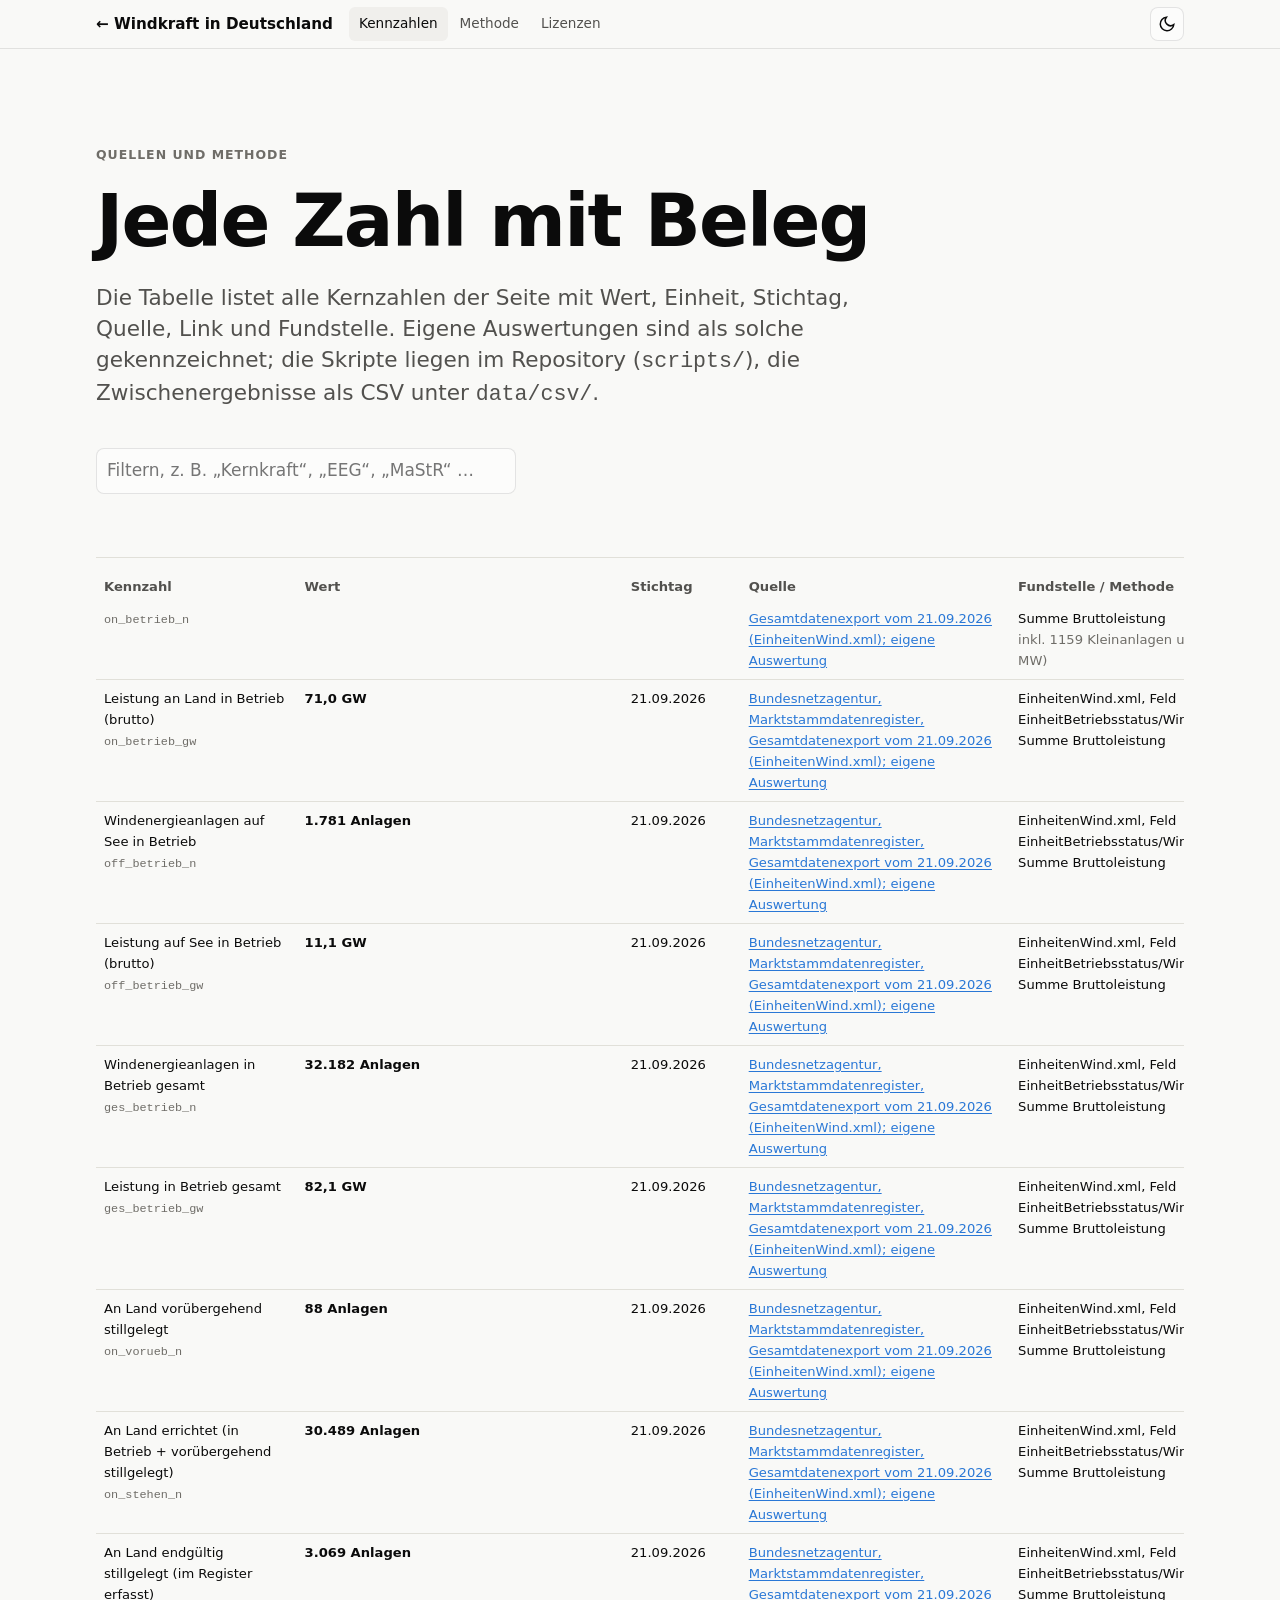
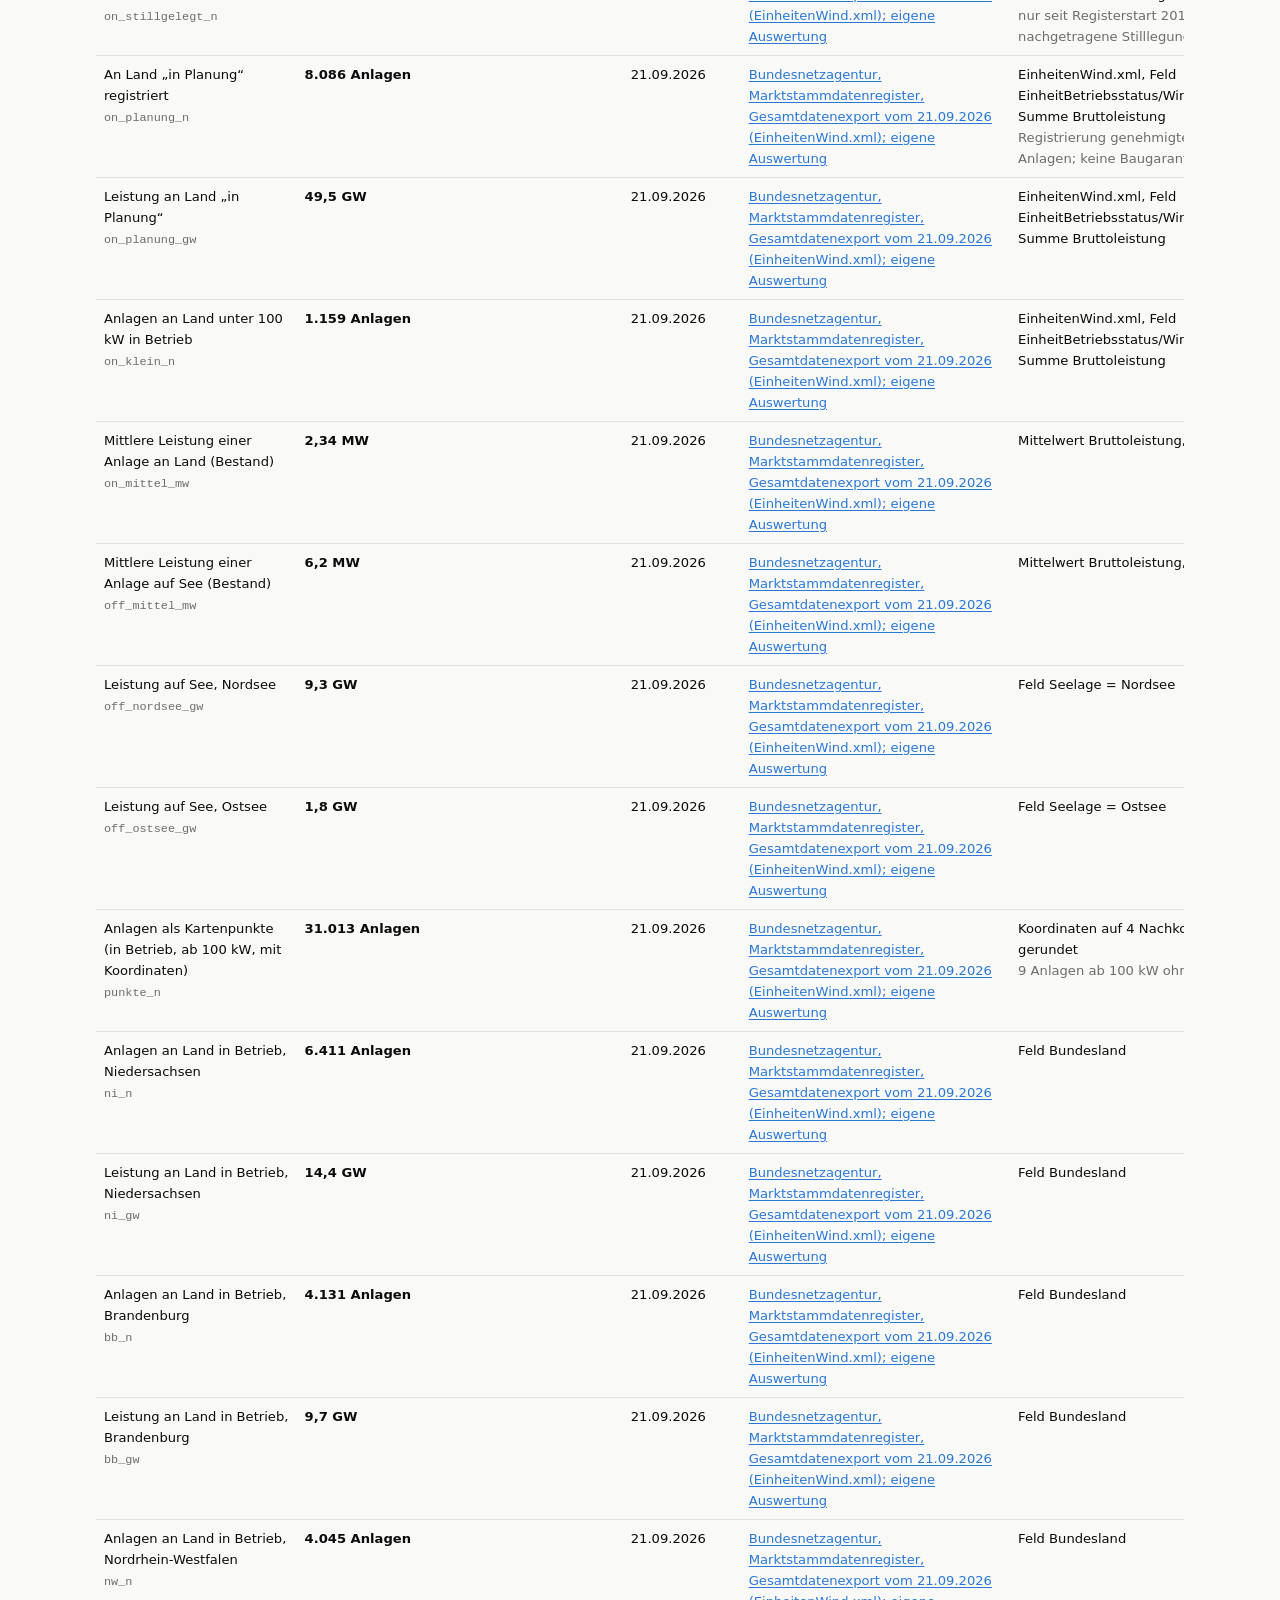
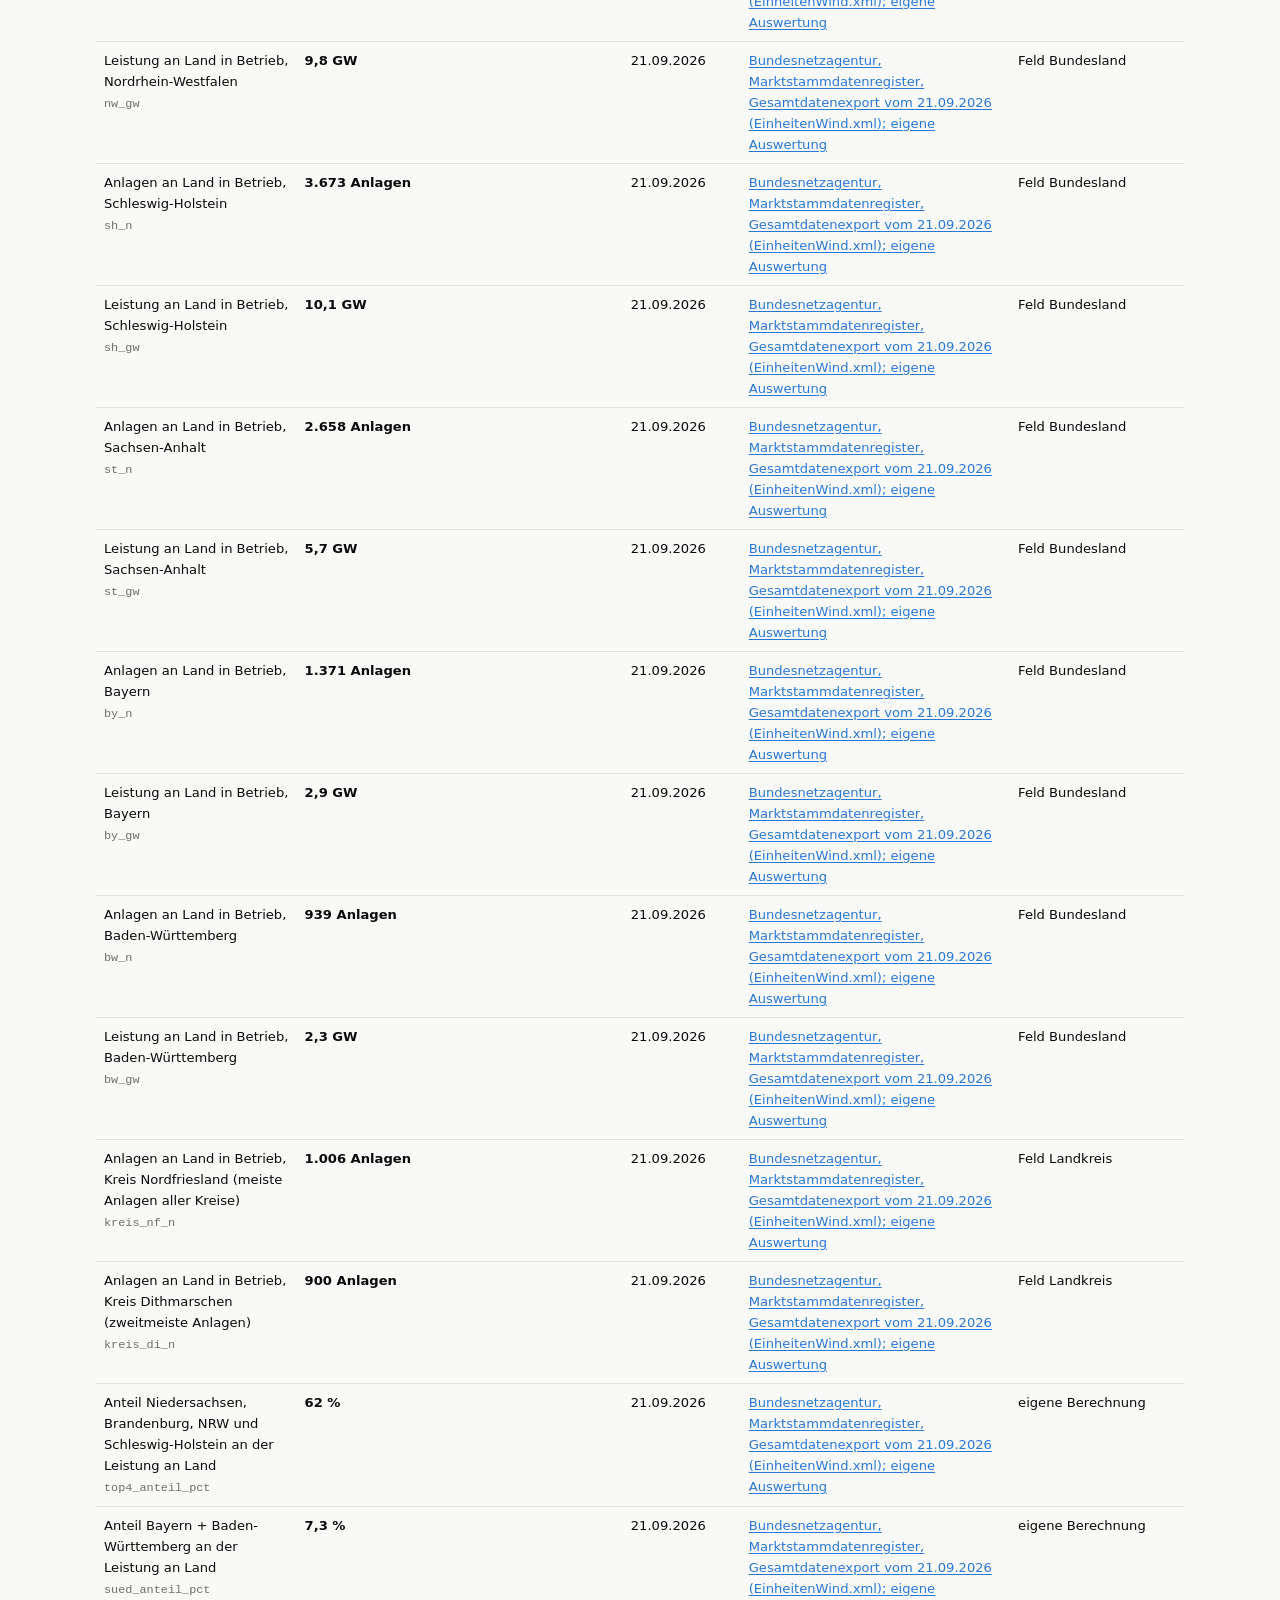
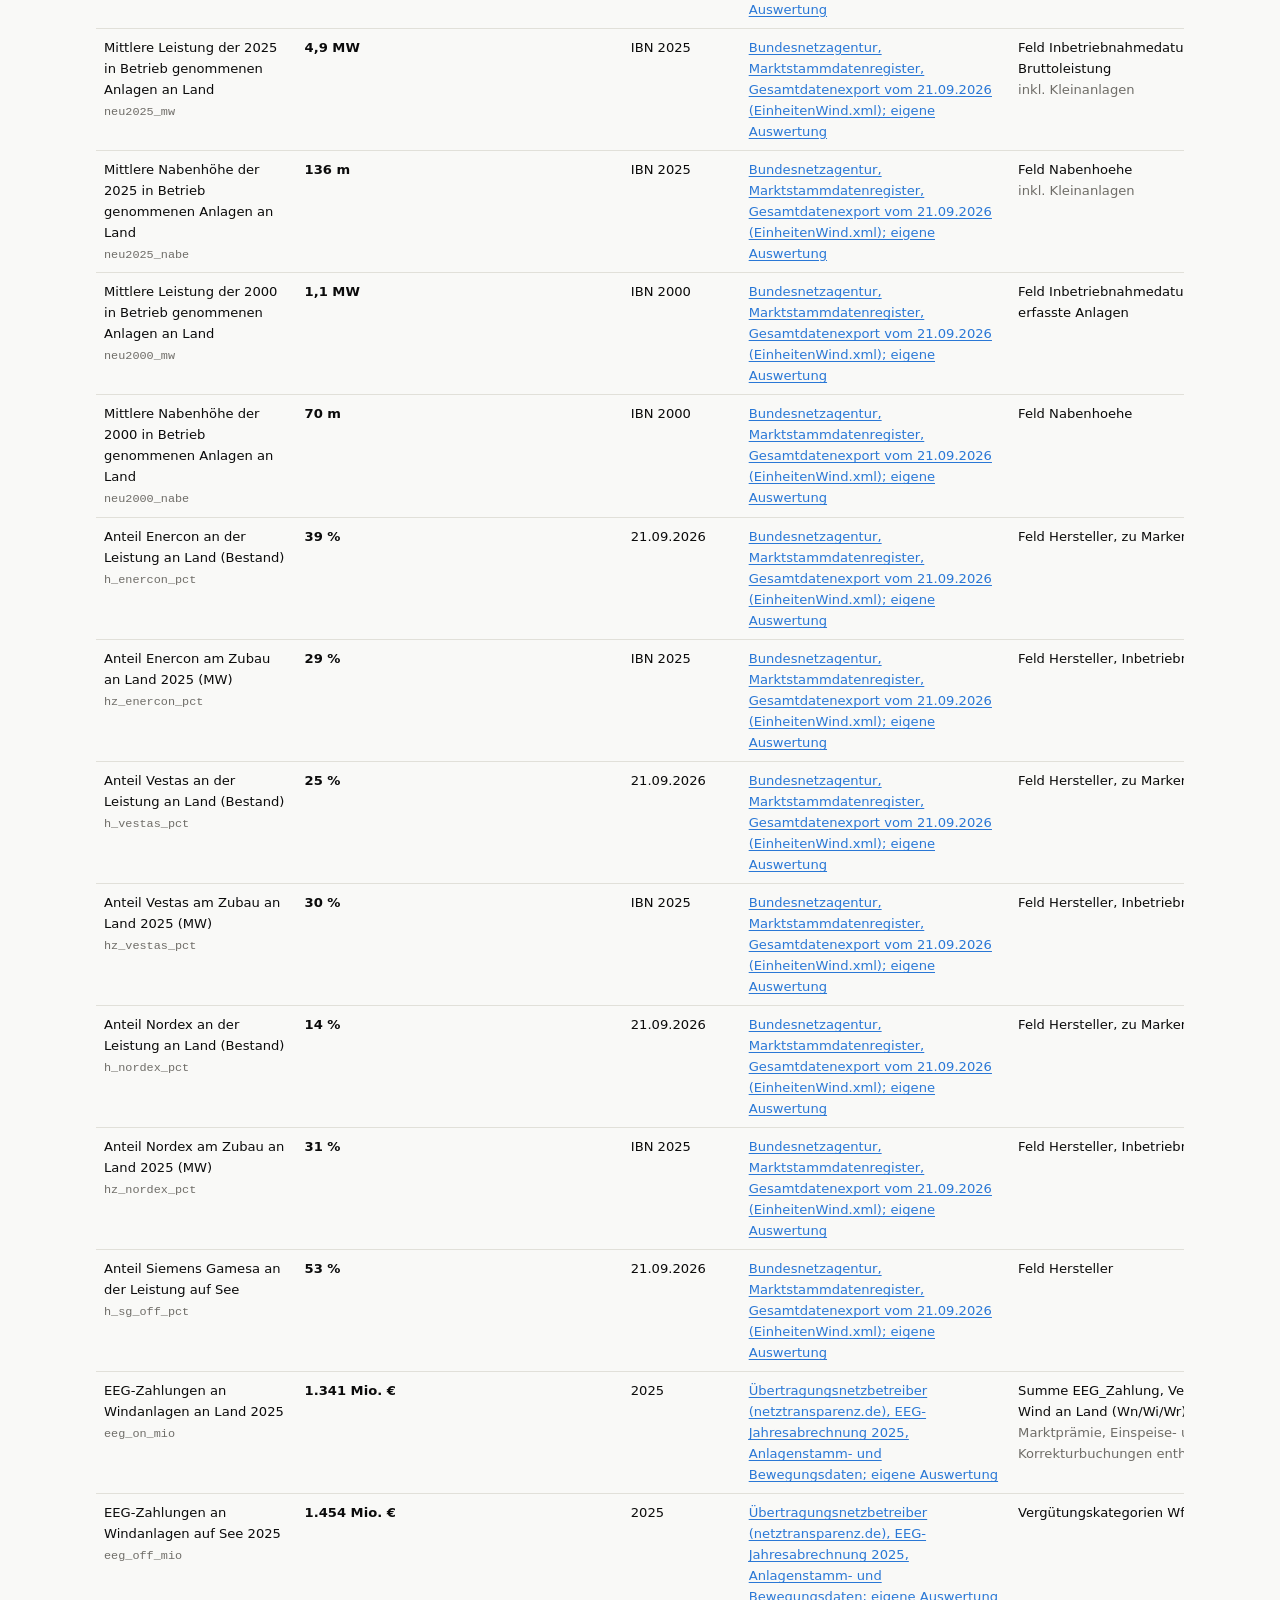
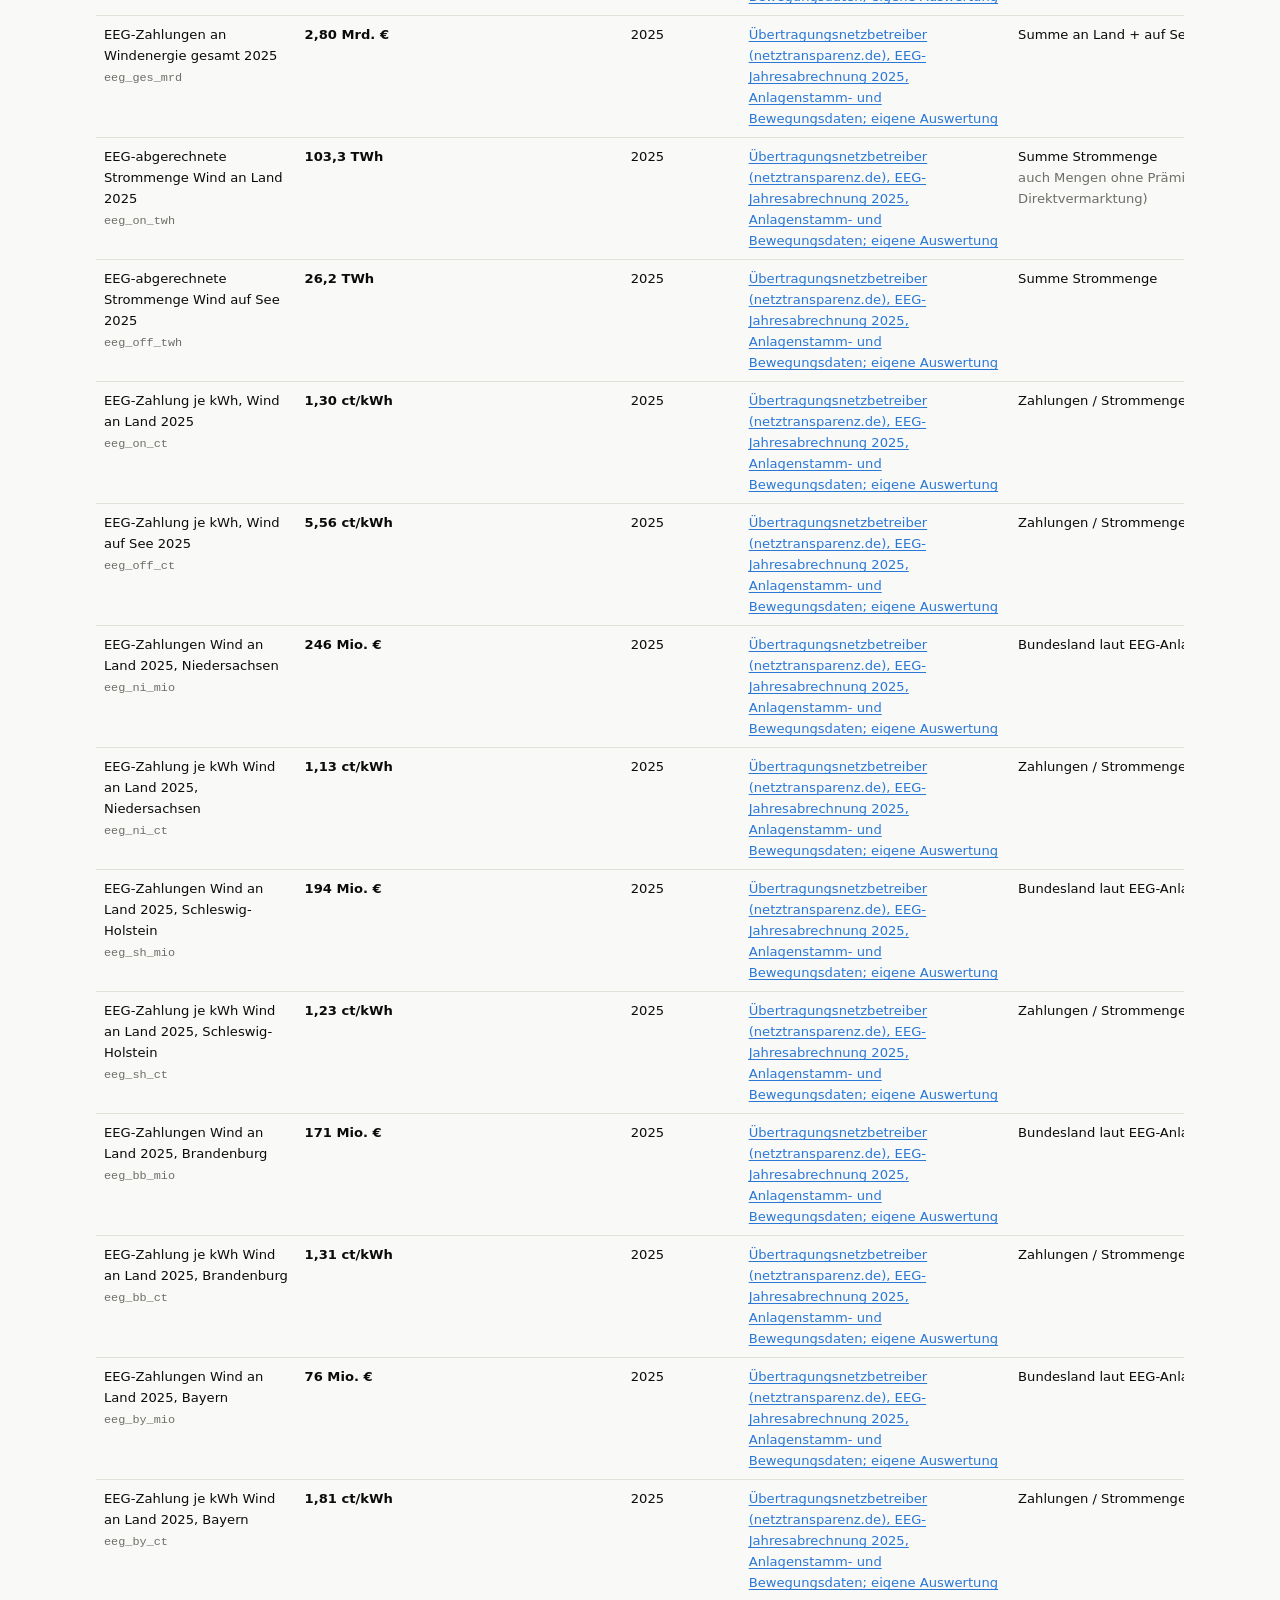
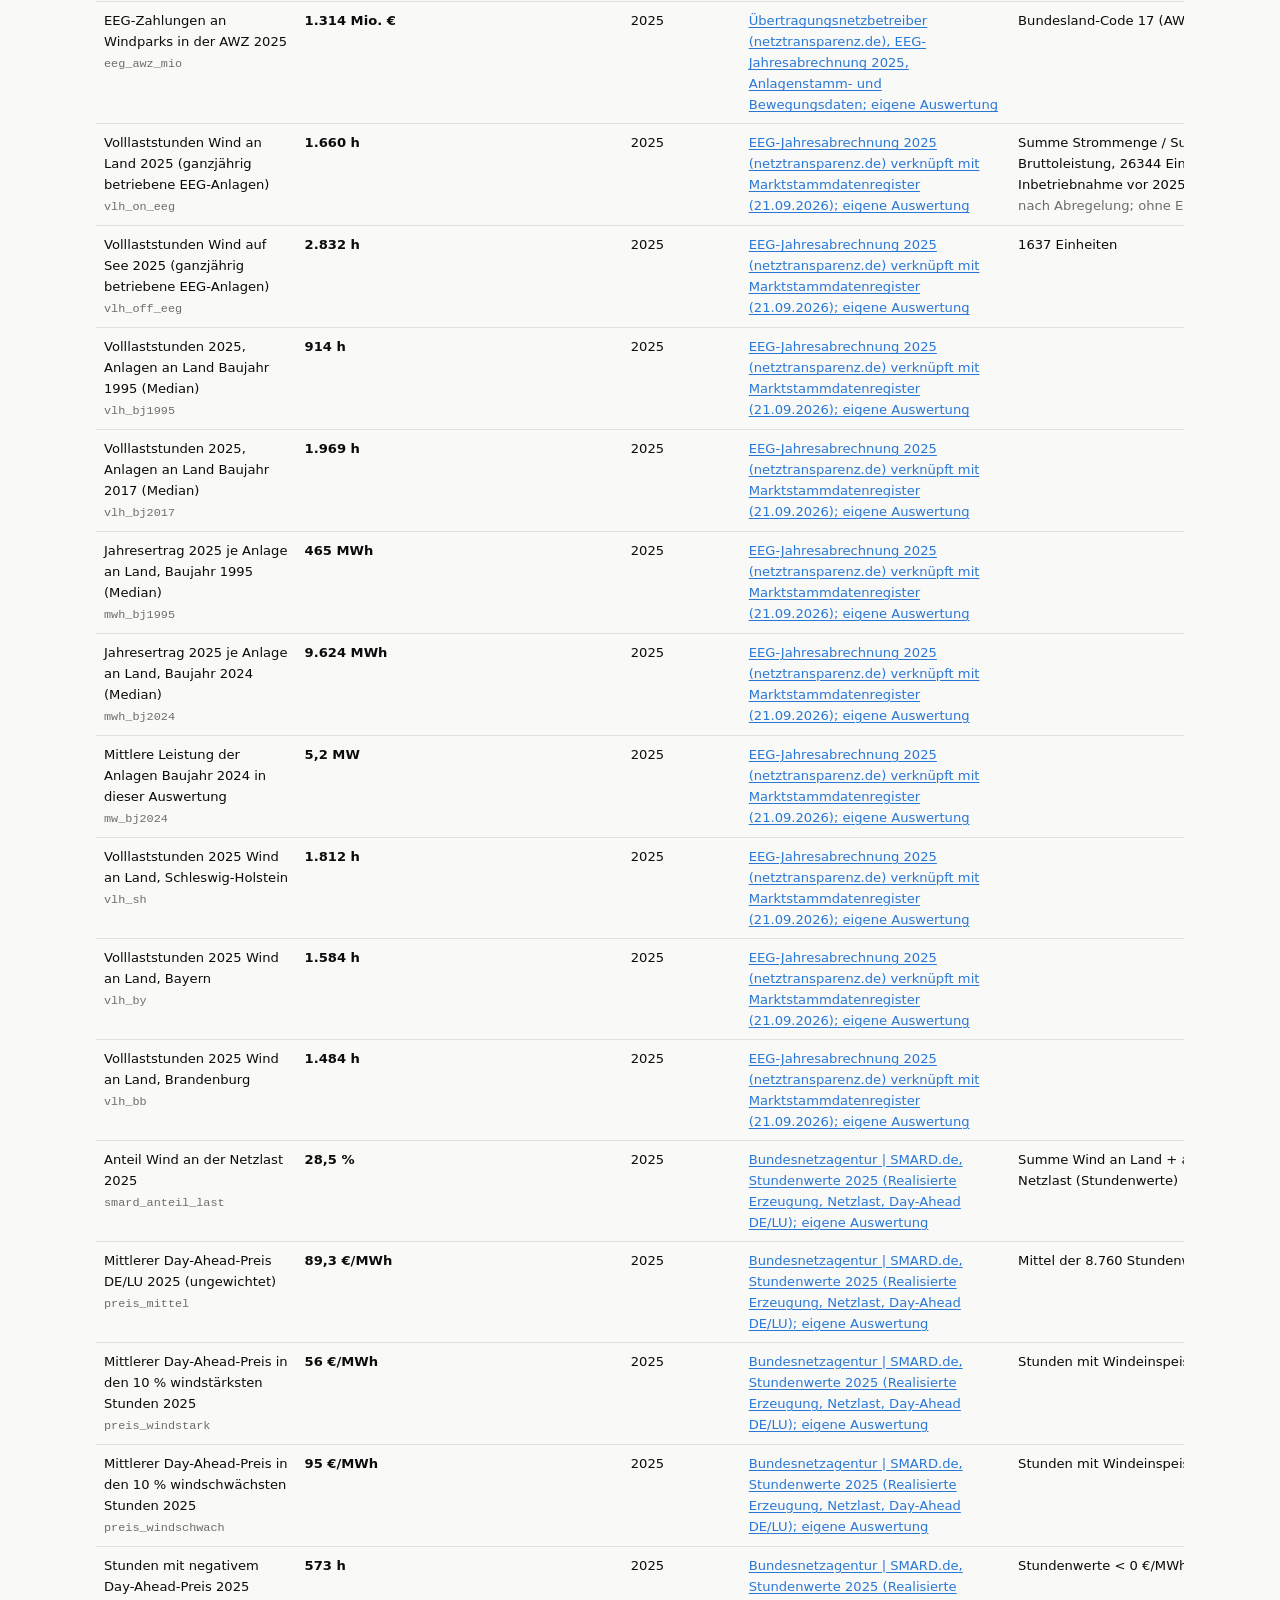
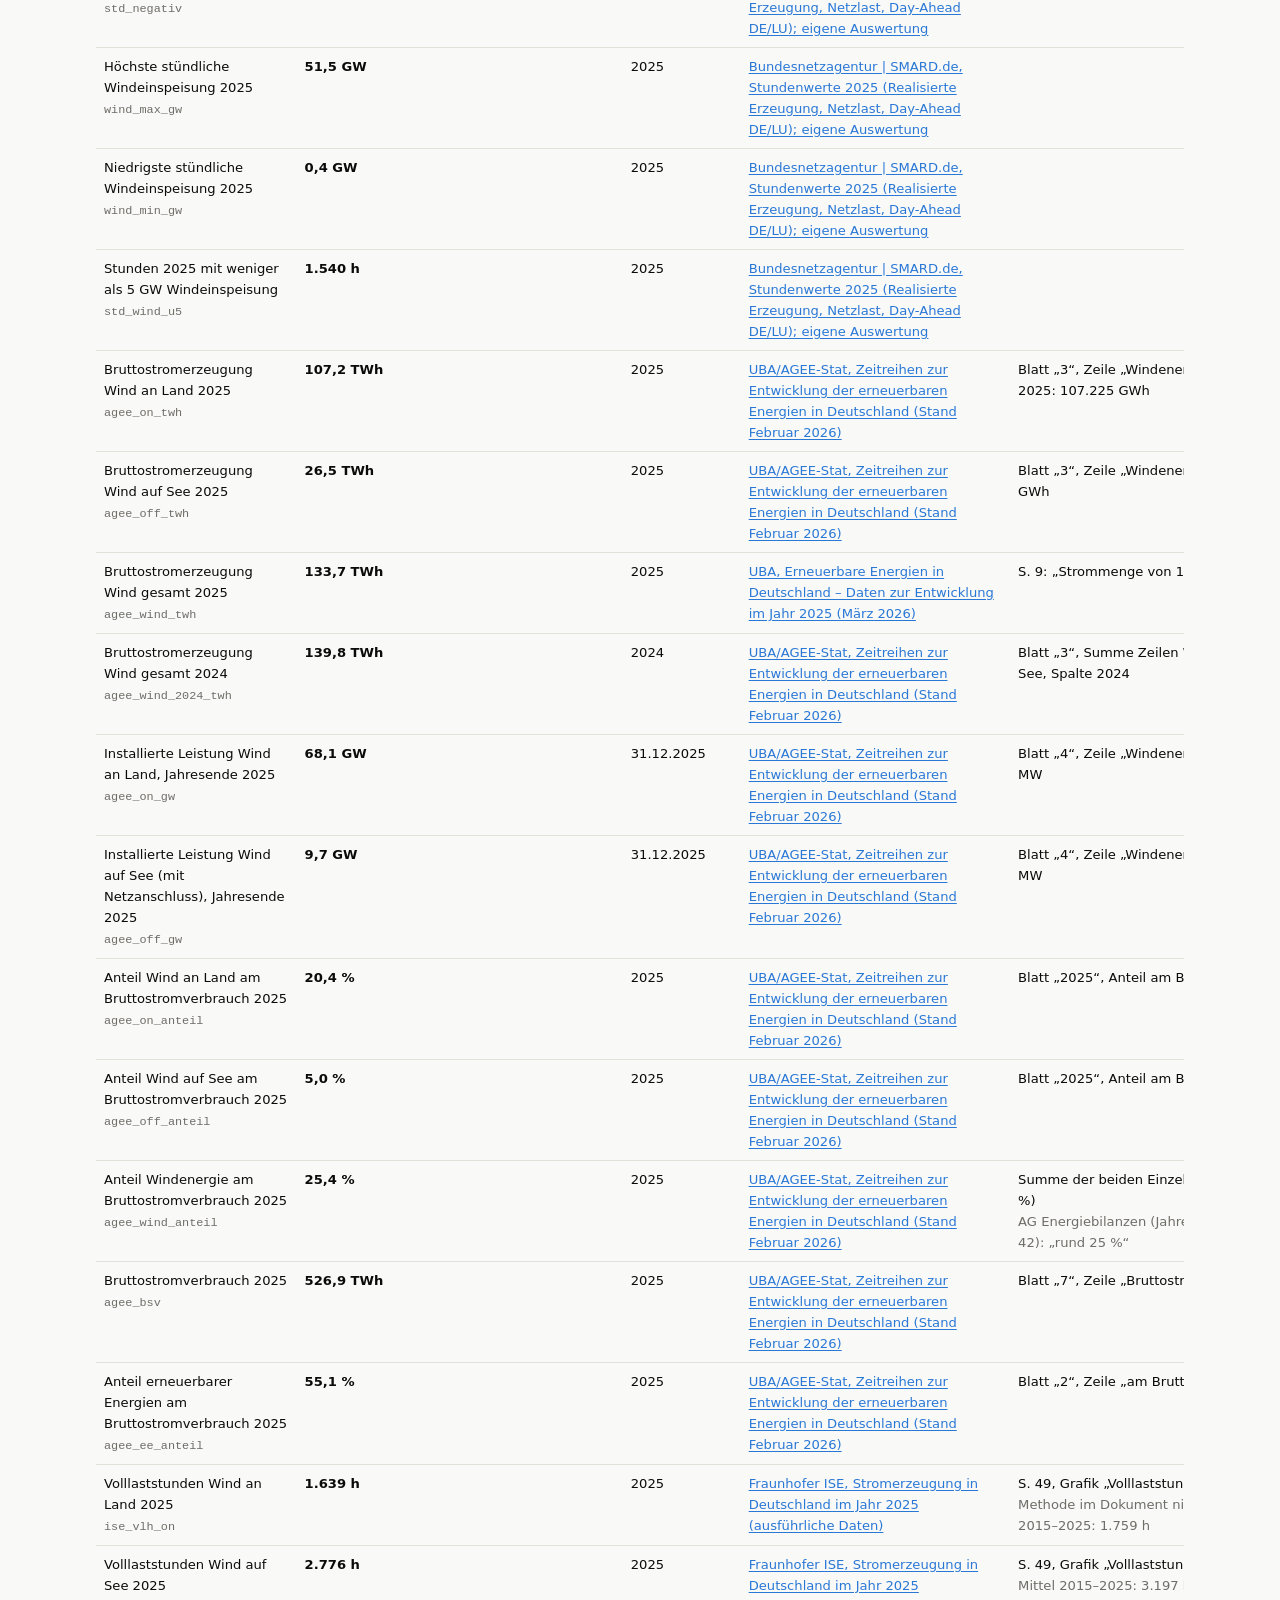
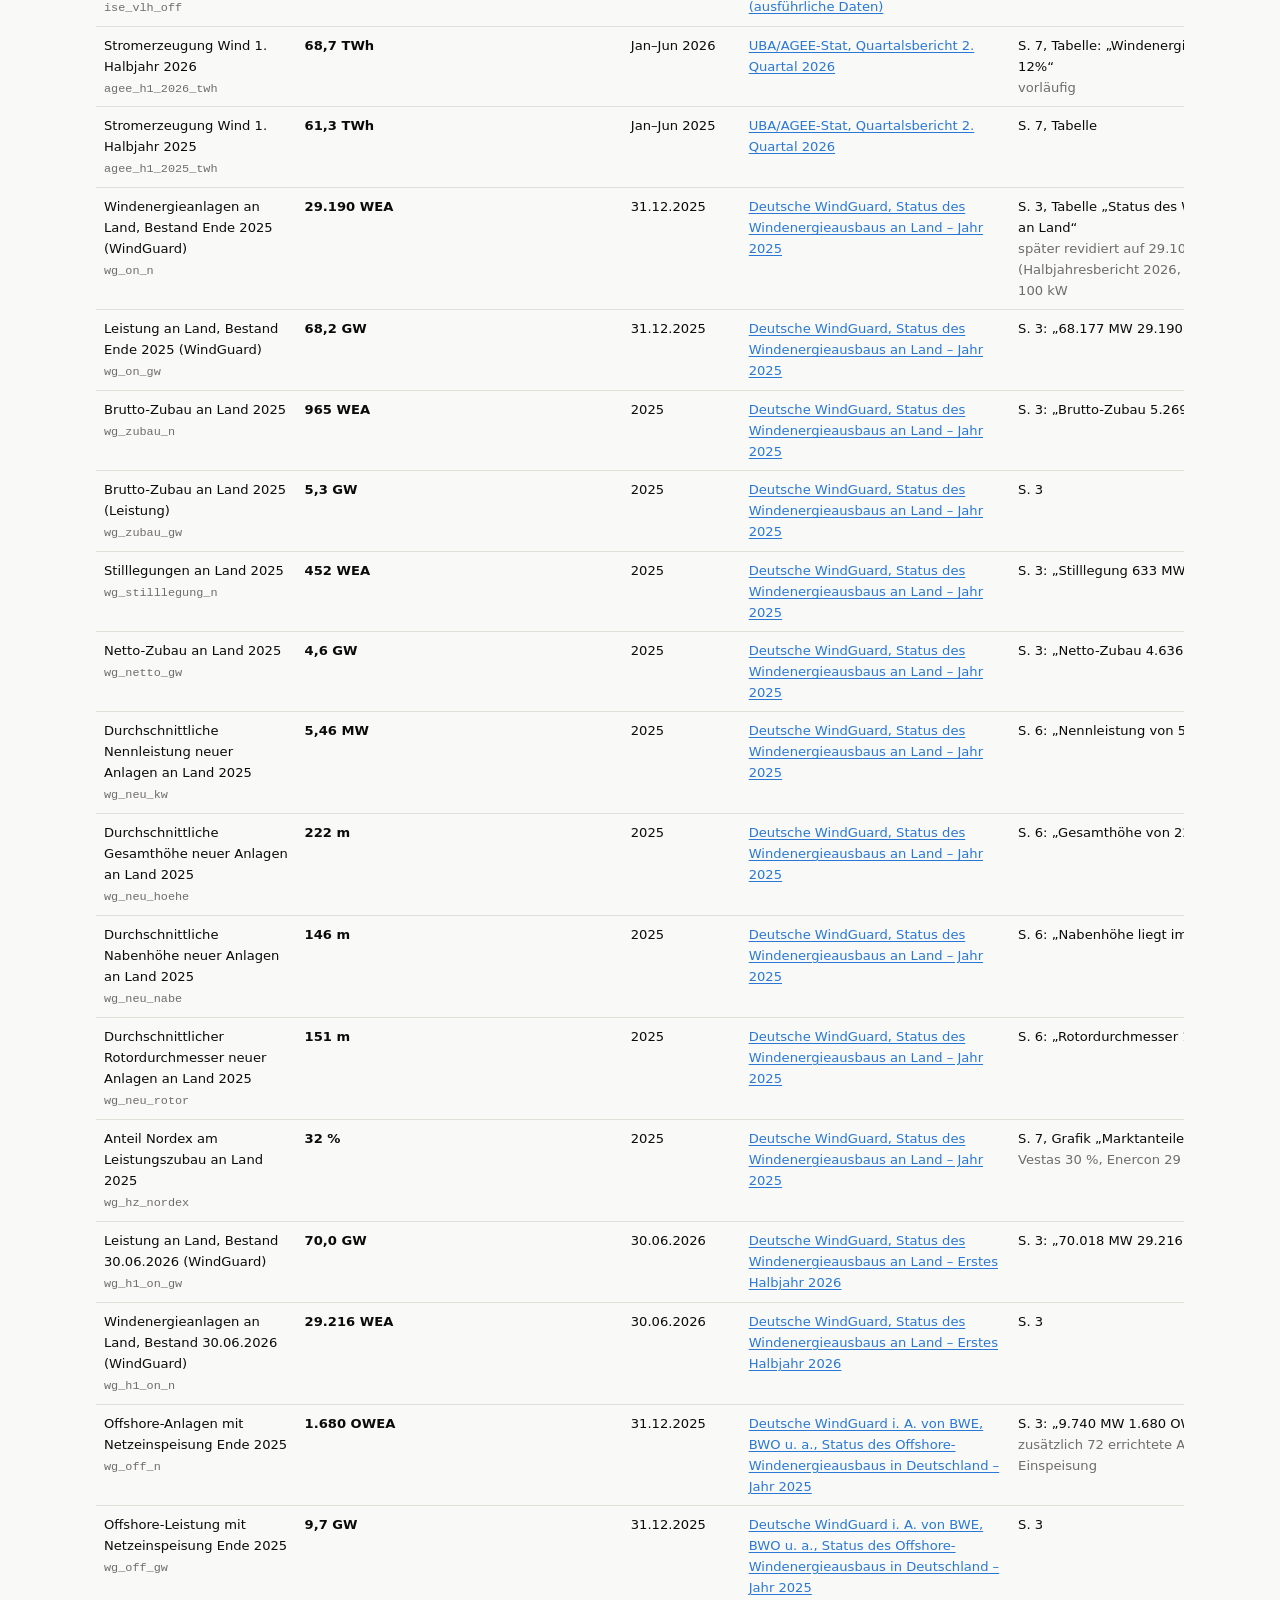
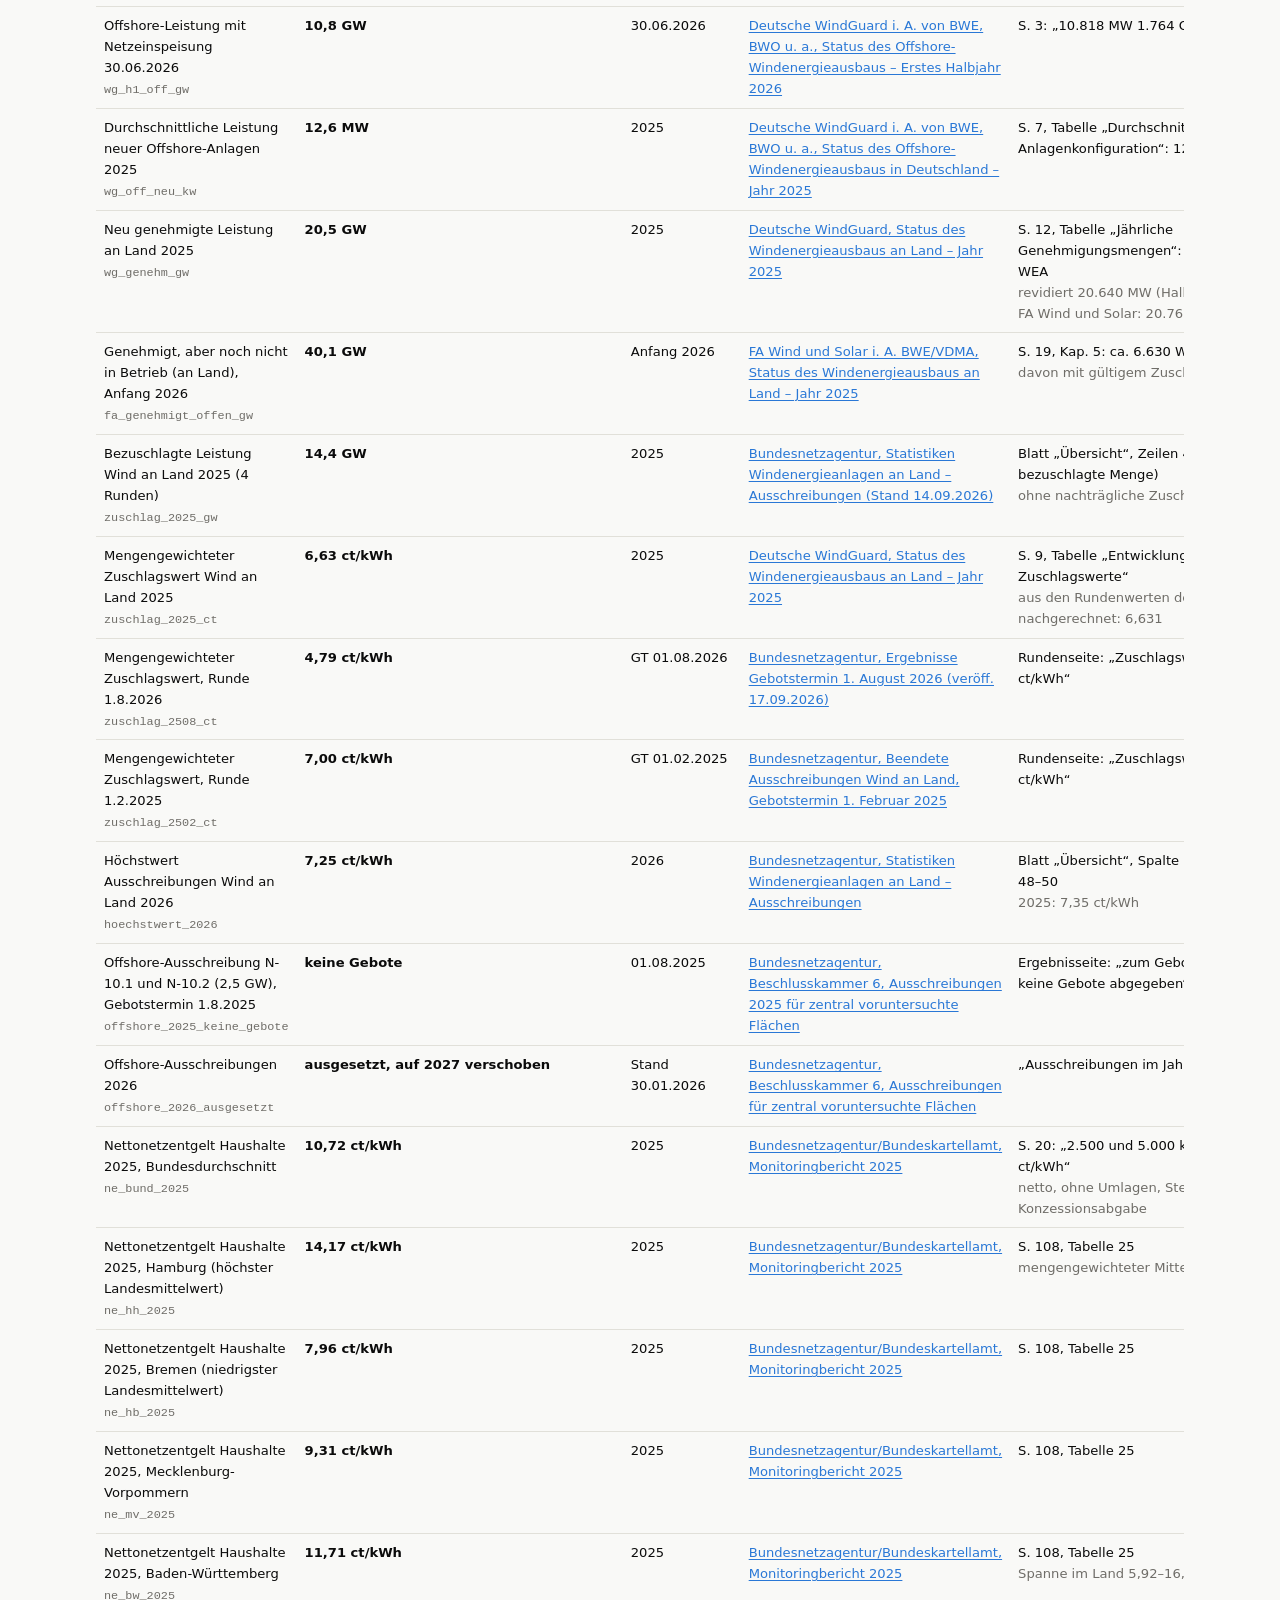
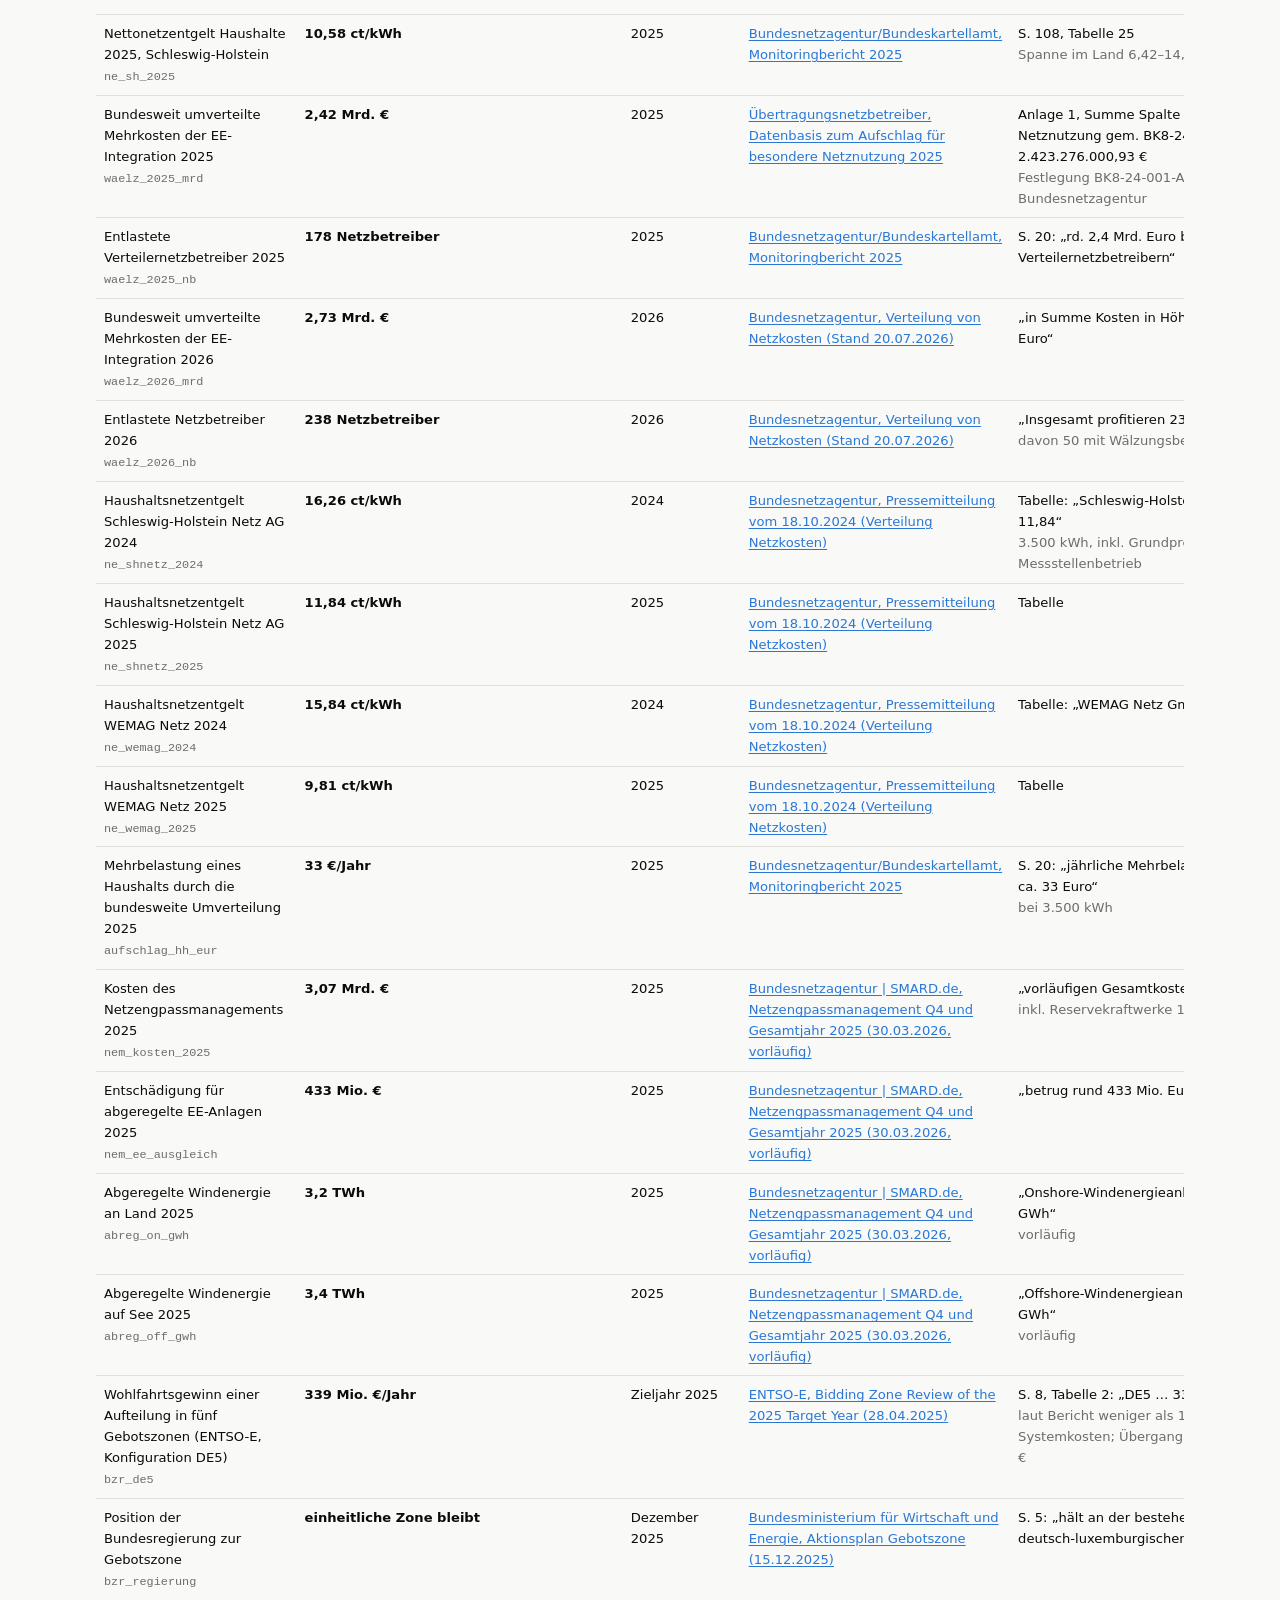
==== commit 78110151: "Textschärfung, Dunkelmodus- und Quellen-Screenshots, bereinigte Typbezeichnungen Co-Authored-By: Cla" ====
--- a/quellen.html
+++ b/quellen.html
@@ -62,6 +62,7 @@
 <tr id="k-bw_gw"><td data-l="Kennzahl">Leistung an Land in Betrieb, Baden-Württemberg<br><code>bw_gw</code></td><td class="val" data-l="Wert">2,3 GW</td><td data-l="Stichtag">21.09.2026</td><td data-l="Quelle"><a href="https://www.marktstammdatenregister.de/MaStR/Datendownload" rel="noopener">Bundesnetzagentur, Marktstammdatenregister, Gesamtdatenexport vom 21.09.2026 (EinheitenWind.xml); eigene Auswertung</a></td><td data-l="Fundstelle">Feld Bundesland</td></tr>
 <tr id="k-kreis_nf_n"><td data-l="Kennzahl">Anlagen an Land in Betrieb, Kreis Nordfriesland (meiste Anlagen aller Kreise)<br><code>kreis_nf_n</code></td><td class="val" data-l="Wert">1.006 Anlagen</td><td data-l="Stichtag">21.09.2026</td><td data-l="Quelle"><a href="https://www.marktstammdatenregister.de/MaStR/Datendownload" rel="noopener">Bundesnetzagentur, Marktstammdatenregister, Gesamtdatenexport vom 21.09.2026 (EinheitenWind.xml); eigene Auswertung</a></td><td data-l="Fundstelle">Feld Landkreis</td></tr>
 <tr id="k-kreis_di_n"><td data-l="Kennzahl">Anlagen an Land in Betrieb, Kreis Dithmarschen (zweitmeiste Anlagen)<br><code>kreis_di_n</code></td><td class="val" data-l="Wert">900 Anlagen</td><td data-l="Stichtag">21.09.2026</td><td data-l="Quelle"><a href="https://www.marktstammdatenregister.de/MaStR/Datendownload" rel="noopener">Bundesnetzagentur, Marktstammdatenregister, Gesamtdatenexport vom 21.09.2026 (EinheitenWind.xml); eigene Auswertung</a></td><td data-l="Fundstelle">Feld Landkreis</td></tr>
+<tr id="k-top4_anteil_pct"><td data-l="Kennzahl">Anteil Niedersachsen, Brandenburg, NRW und Schleswig-Holstein an der Leistung an Land<br><code>top4_anteil_pct</code></td><td class="val" data-l="Wert">62 %</td><td data-l="Stichtag">21.09.2026</td><td data-l="Quelle"><a href="https://www.marktstammdatenregister.de/MaStR/Datendownload" rel="noopener">Bundesnetzagentur, Marktstammdatenregister, Gesamtdatenexport vom 21.09.2026 (EinheitenWind.xml); eigene Auswertung</a></td><td data-l="Fundstelle">eigene Berechnung</td></tr>
 <tr id="k-sued_anteil_pct"><td data-l="Kennzahl">Anteil Bayern + Baden-Württemberg an der Leistung an Land<br><code>sued_anteil_pct</code></td><td class="val" data-l="Wert">7,3 %</td><td data-l="Stichtag">21.09.2026</td><td data-l="Quelle"><a href="https://www.marktstammdatenregister.de/MaStR/Datendownload" rel="noopener">Bundesnetzagentur, Marktstammdatenregister, Gesamtdatenexport vom 21.09.2026 (EinheitenWind.xml); eigene Auswertung</a></td><td data-l="Fundstelle">eigene Berechnung</td></tr>
 <tr id="k-neu2025_mw"><td data-l="Kennzahl">Mittlere Leistung der 2025 in Betrieb genommenen Anlagen an Land<br><code>neu2025_mw</code></td><td class="val" data-l="Wert">4,9 MW</td><td data-l="Stichtag">IBN 2025</td><td data-l="Quelle"><a href="https://www.marktstammdatenregister.de/MaStR/Datendownload" rel="noopener">Bundesnetzagentur, Marktstammdatenregister, Gesamtdatenexport vom 21.09.2026 (EinheitenWind.xml); eigene Auswertung</a></td><td data-l="Fundstelle">Feld Inbetriebnahmedatum, Mittelwert Bruttoleistung<br><span class="small">inkl. Kleinanlagen</span></td></tr>
 <tr id="k-neu2025_nabe"><td data-l="Kennzahl">Mittlere Nabenhöhe der 2025 in Betrieb genommenen Anlagen an Land<br><code>neu2025_nabe</code></td><td class="val" data-l="Wert">136 m</td><td data-l="Stichtag">IBN 2025</td><td data-l="Quelle"><a href="https://www.marktstammdatenregister.de/MaStR/Datendownload" rel="noopener">Bundesnetzagentur, Marktstammdatenregister, Gesamtdatenexport vom 21.09.2026 (EinheitenWind.xml); eigene Auswertung</a></td><td data-l="Fundstelle">Feld Nabenhoehe<br><span class="small">inkl. Kleinanlagen</span></td></tr>
@@ -209,6 +210,7 @@
 <tr id="k-hpc_strike"><td data-l="Kennzahl">Hinkley Point C, garantierter Abnahmepreis (CfD), indexiert<br><code>hpc_strike</code></td><td class="val" data-l="Wert">130,79 £/MWh</td><td data-l="Stichtag">Stand 01.04.2026</td><td data-l="Quelle"><a href="https://register.lowcarboncontracts.uk/" rel="noopener">Low Carbon Contracts Company, CfD-Register (NUC-HPC-198)</a></td><td data-l="Fundstelle">Eintrag NUC-HPC-198: initial_strike_price 89.50 (Basis 2012), current_strike_price 130.79<br><span class="small">35 Jahre Laufzeit, an Verbraucherpreise gekoppelt</span></td></tr>
 <tr id="k-fla_preis"><td data-l="Kennzahl">Flamanville 3: nötiger Verkaufspreis für 4 % / 7 % Rendite (Cour des comptes)<br><code>fla_preis</code></td><td class="val" data-l="Wert">122 / 176 €/MWh (Preise 2023)</td><td data-l="Stichtag">Januar 2025</td><td data-l="Quelle"><a href="https://www.ccomptes.fr/sites/default/files/2025-01/20250114-La-filiere-EPR%20-une-dynamique-nouvelle-des-risques-persistants.pdf" rel="noopener">Cour des comptes, La filière EPR : une dynamique nouvelle, des risques persistants (Jan. 2025)</a></td><td data-l="Fundstelle">S. 29<br><span class="small">Lastfaktor 85 %; Gesamtkosten 23,7 Mrd. € (Preise 2023) inkl. Bauzeitzinsen</span></td></tr>
 <tr id="k-uenb_zuschuss_2026"><td data-l="Kennzahl">Bundeszuschuss zu den Übertragungsnetzkosten 2026<br><code>uenb_zuschuss_2026</code></td><td class="val" data-l="Wert">6,5 Mrd. €</td><td data-l="Stichtag">2026</td><td data-l="Quelle"><a href="https://dserver.bundestag.de/btd/21/027/2102754.pdf" rel="noopener">Deutscher Bundestag, Drucksache 21/2754 (Beschlussempfehlung, 12.11.2025)</a></td><td data-l="Fundstelle">S. 1: „Zuschuss in Höhe von 6,5 Milliarden Euro“<br><span class="small">nach § 24c EnWG</span></td></tr>
+<tr id="k-ageb_wind_erz"><td data-l="Kennzahl">Anteil Wind an der Bruttostromerzeugung 2025 (vor Photovoltaik 18,1 % und Erdgas 17,0 %)<br><code>ageb_wind_erz</code></td><td class="val" data-l="Wert">26,3 %</td><td data-l="Stichtag">2025, Stand 18.06.2026</td><td data-l="Quelle"><a href="https://ag-energiebilanzen.de/wp-content/uploads/STRERZ-20260618.xlsx" rel="noopener">AG Energiebilanzen, Bruttostromerzeugung in Deutschland nach Energieträgern</a></td><td data-l="Fundstelle">Blatt „STRERZ (brutto)“, Spalte „Anteil in %“: Wind onshore 21,1 + Wind offshore 5,2<br><span class="small">Braunkohle 14,6 %</span></td></tr>
 <tr id="k-vlh_neu_eeg"><td data-l="Kennzahl">Volllaststunden 2025 der Anlagen an Land mit Baujahr 2020–2024<br><code>vlh_neu_eeg</code></td><td class="val" data-l="Wert">1.909 h</td><td data-l="Stichtag">2025</td><td data-l="Quelle"><a href="https://www.netztransparenz.de/de-de/Erneuerbare-Energien-und-Umlagen/EEG/EEG-Abrechnungen/EEG-Jahresabrechnungen/EEG-Bewegungsdaten" rel="noopener">EEG-Jahresabrechnung 2025 (netztransparenz.de) verknüpft mit Marktstammdatenregister (21.09.2026); eigene Auswertung</a></td><td data-l="Fundstelle">Summe Strommenge / Summe Bruttoleistung, 2678 Einheiten<br><span class="small">2025 war ein windschwaches Jahr (Fraunhofer ISE: 1.639 h gegenüber 1.759 h im Mittel 2015–2025)</span></td></tr>
 <tr id="k-kw_bestand_eeg"><td data-l="Kennzahl">Mittlere Leistung der ganzjährig betriebenen EEG-Anlagen an Land 2025<br><code>kw_bestand_eeg</code></td><td class="val" data-l="Wert">2,27 MW</td><td data-l="Stichtag">2025</td><td data-l="Quelle"><a href="https://www.netztransparenz.de/de-de/Erneuerbare-Energien-und-Umlagen/EEG/EEG-Abrechnungen/EEG-Jahresabrechnungen/EEG-Bewegungsdaten" rel="noopener">EEG-Jahresabrechnung 2025 (netztransparenz.de) verknüpft mit Marktstammdatenregister (21.09.2026); eigene Auswertung</a></td><td data-l="Fundstelle">Mittelwert MaStR-Bruttoleistung</td></tr>
 <tr id="k-mastr_stand_txt"><td data-l="Kennzahl">Stand des Marktstammdatenregister-Exports<br><code>mastr_stand_txt</code></td><td class="val" data-l="Wert">21.09.2026 </td><td data-l="Stichtag">21.09.2026</td><td data-l="Quelle"><a href="https://www.marktstammdatenregister.de/MaStR/Datendownload" rel="noopener">Bundesnetzagentur, Marktstammdatenregister, Gesamtdatenexport vom 21.09.2026 (EinheitenWind.xml); eigene Auswertung</a></td><td data-l="Fundstelle">Dateiname Gesamtdatenexport_20260921_26.1.zip</td></tr>
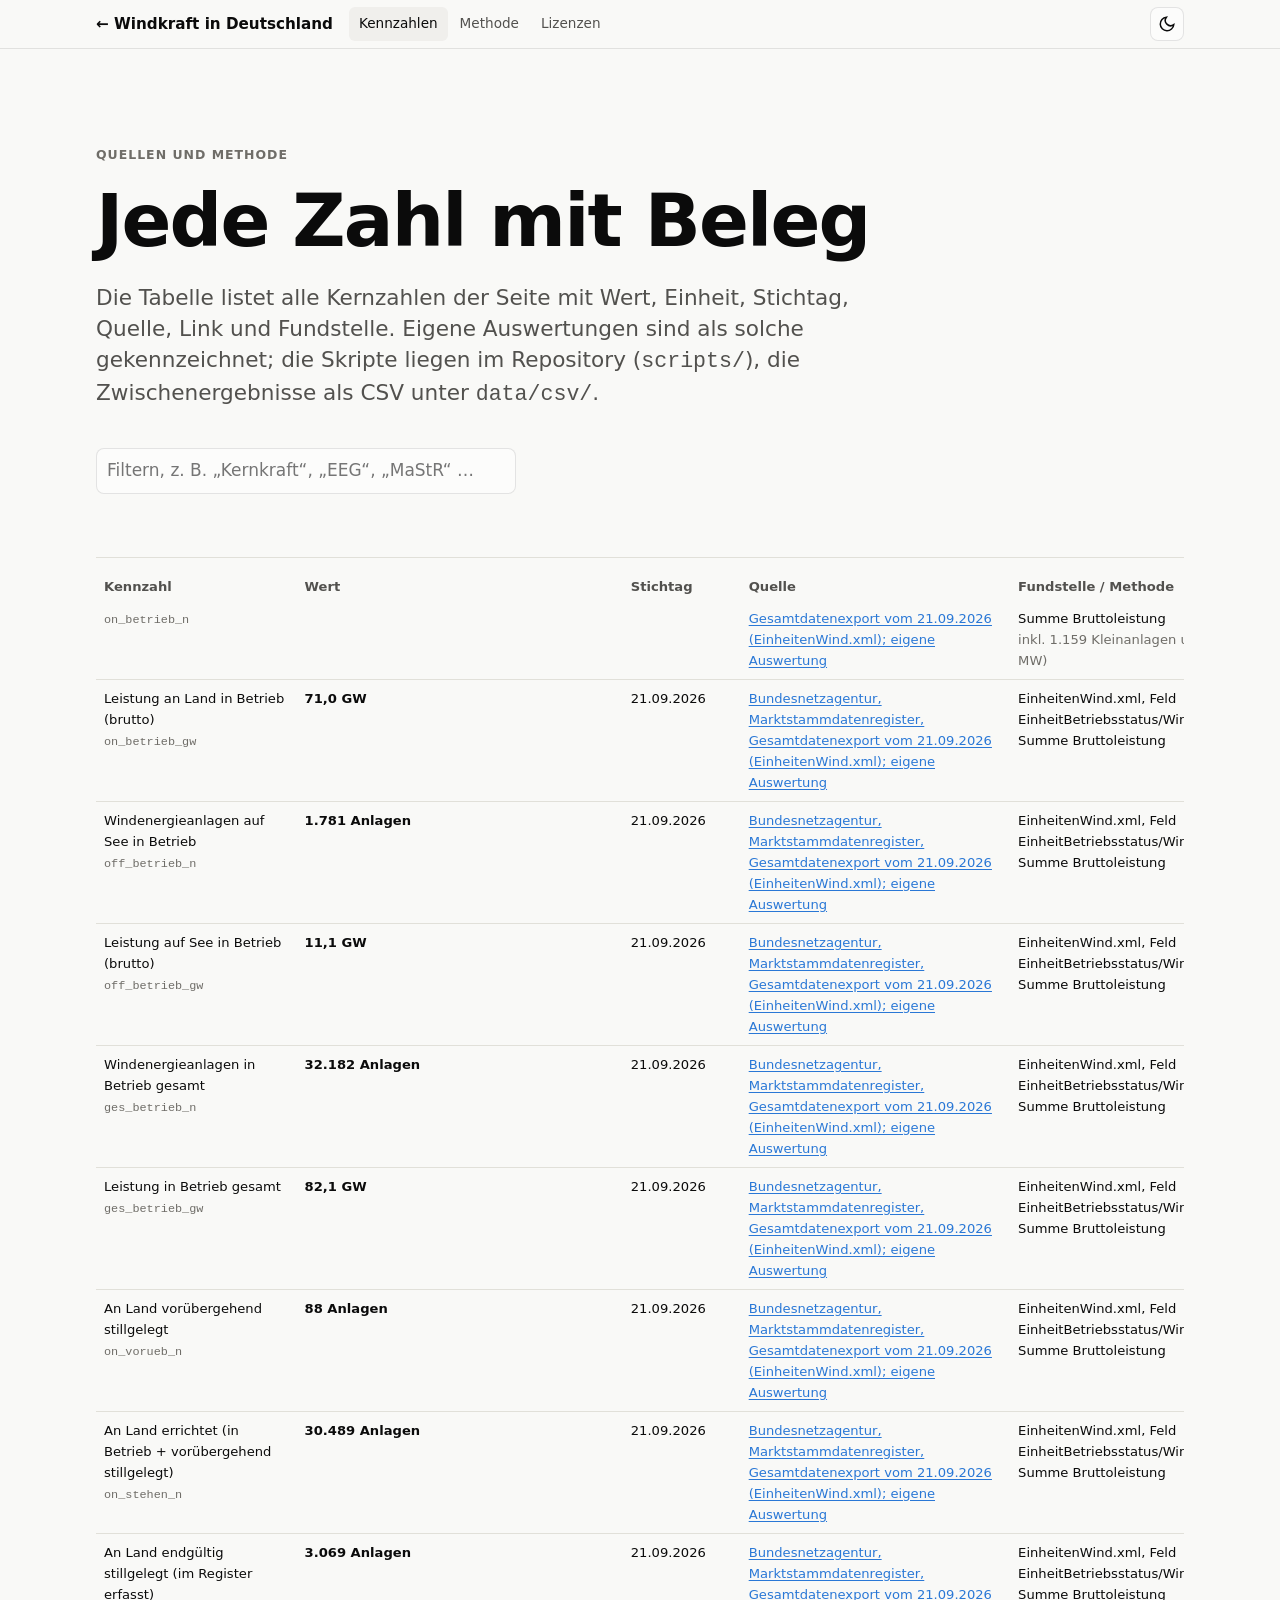
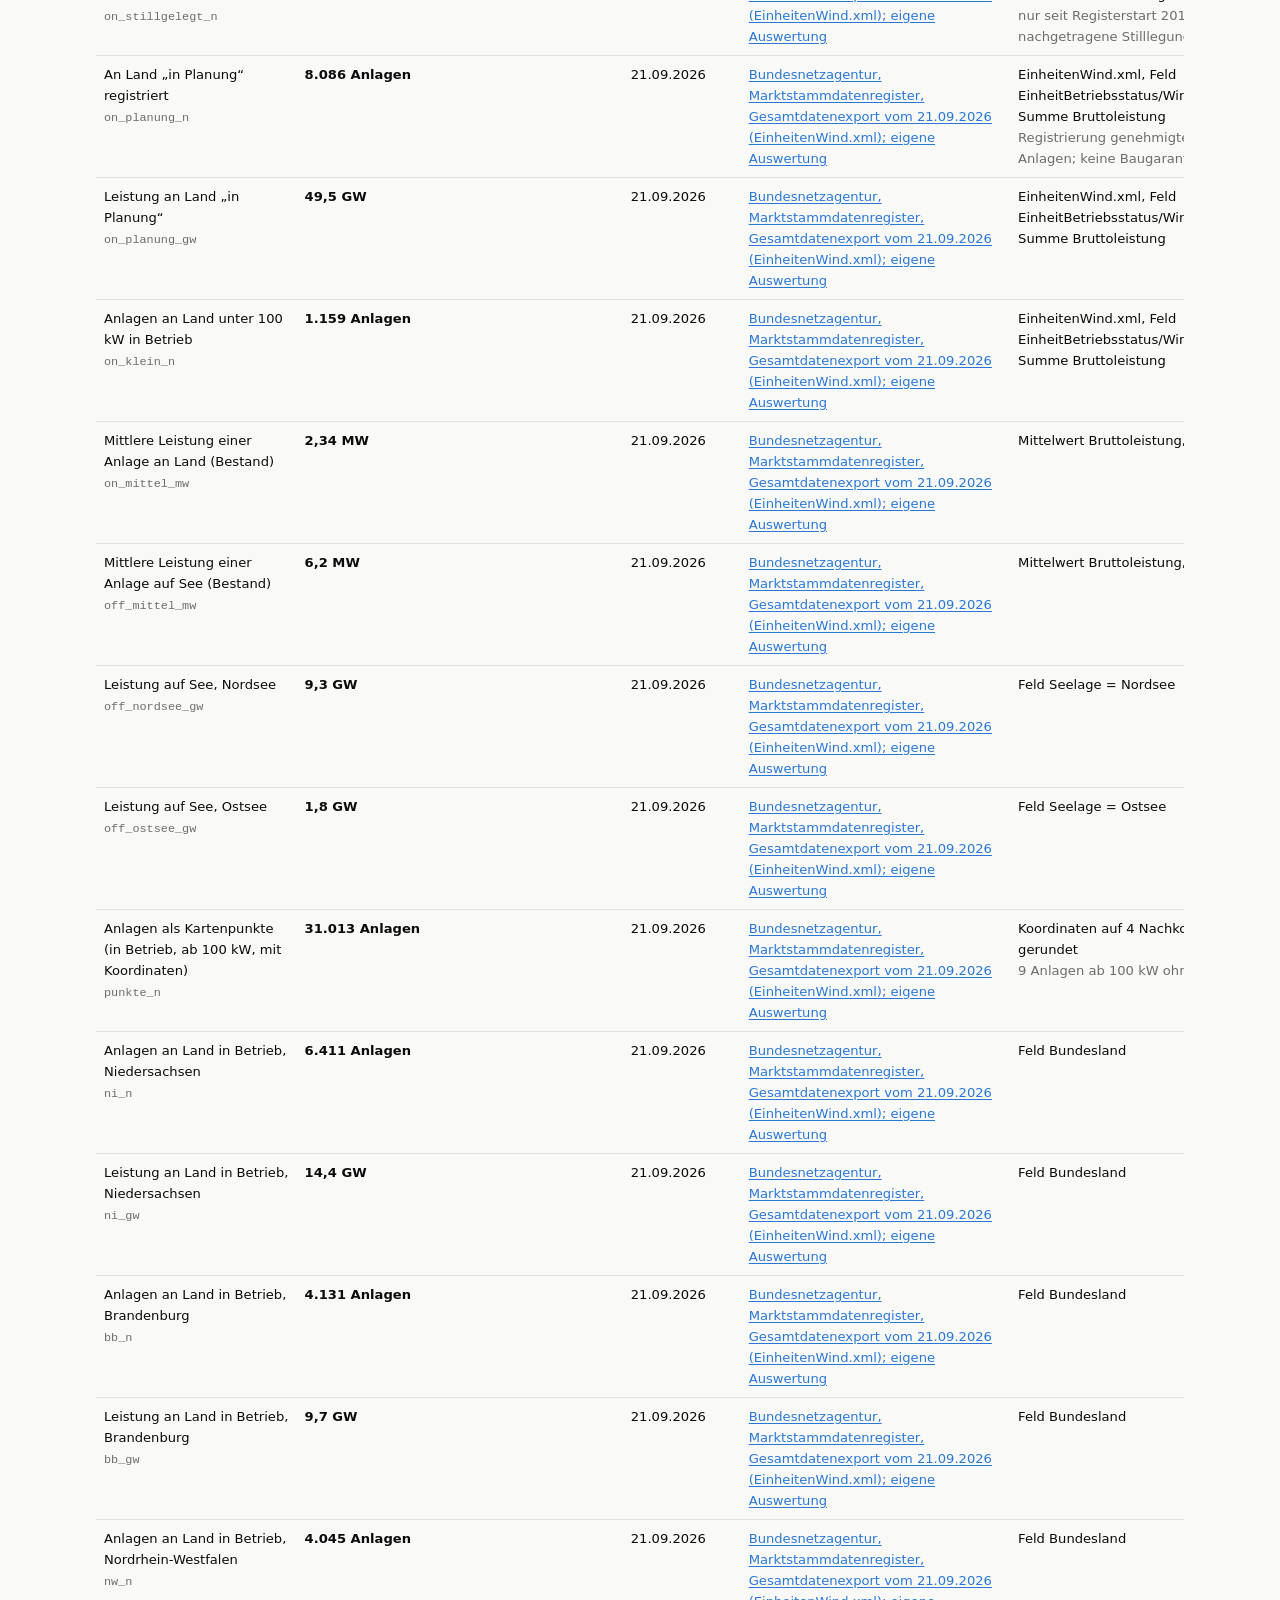
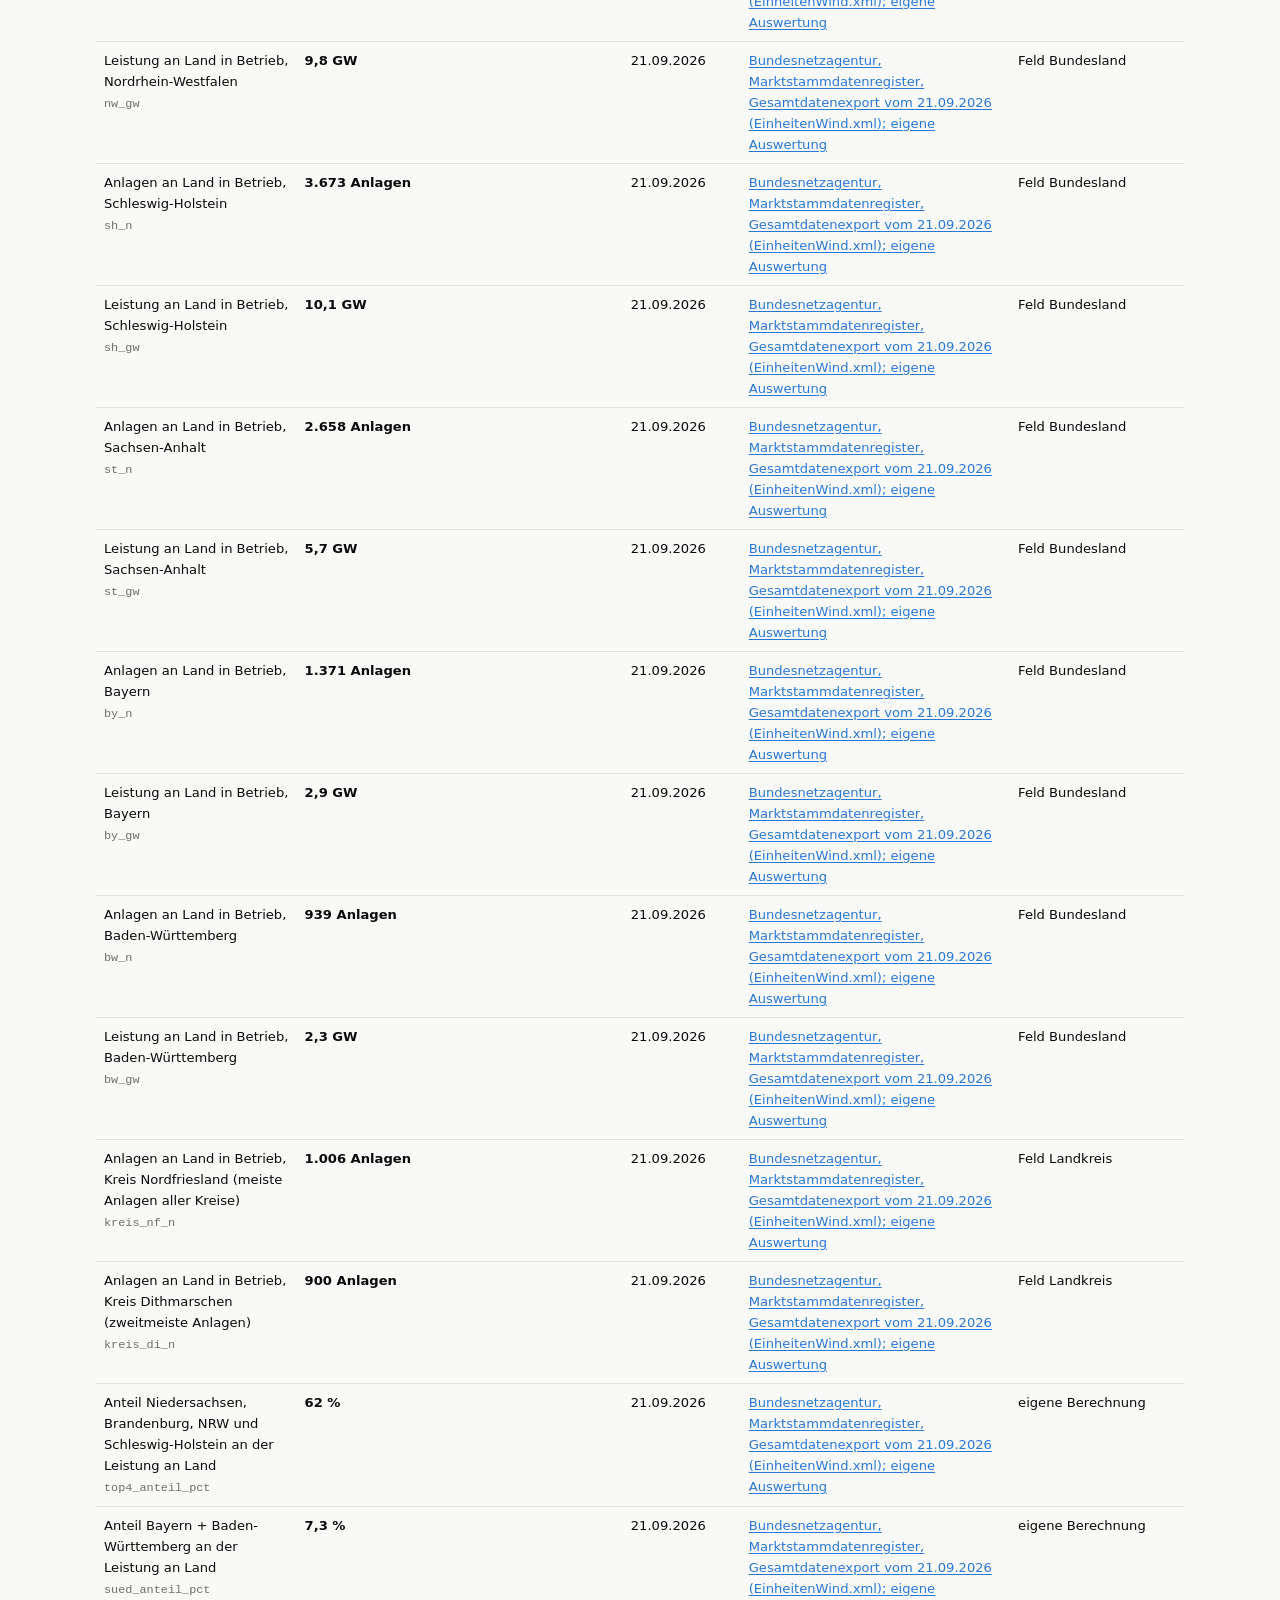
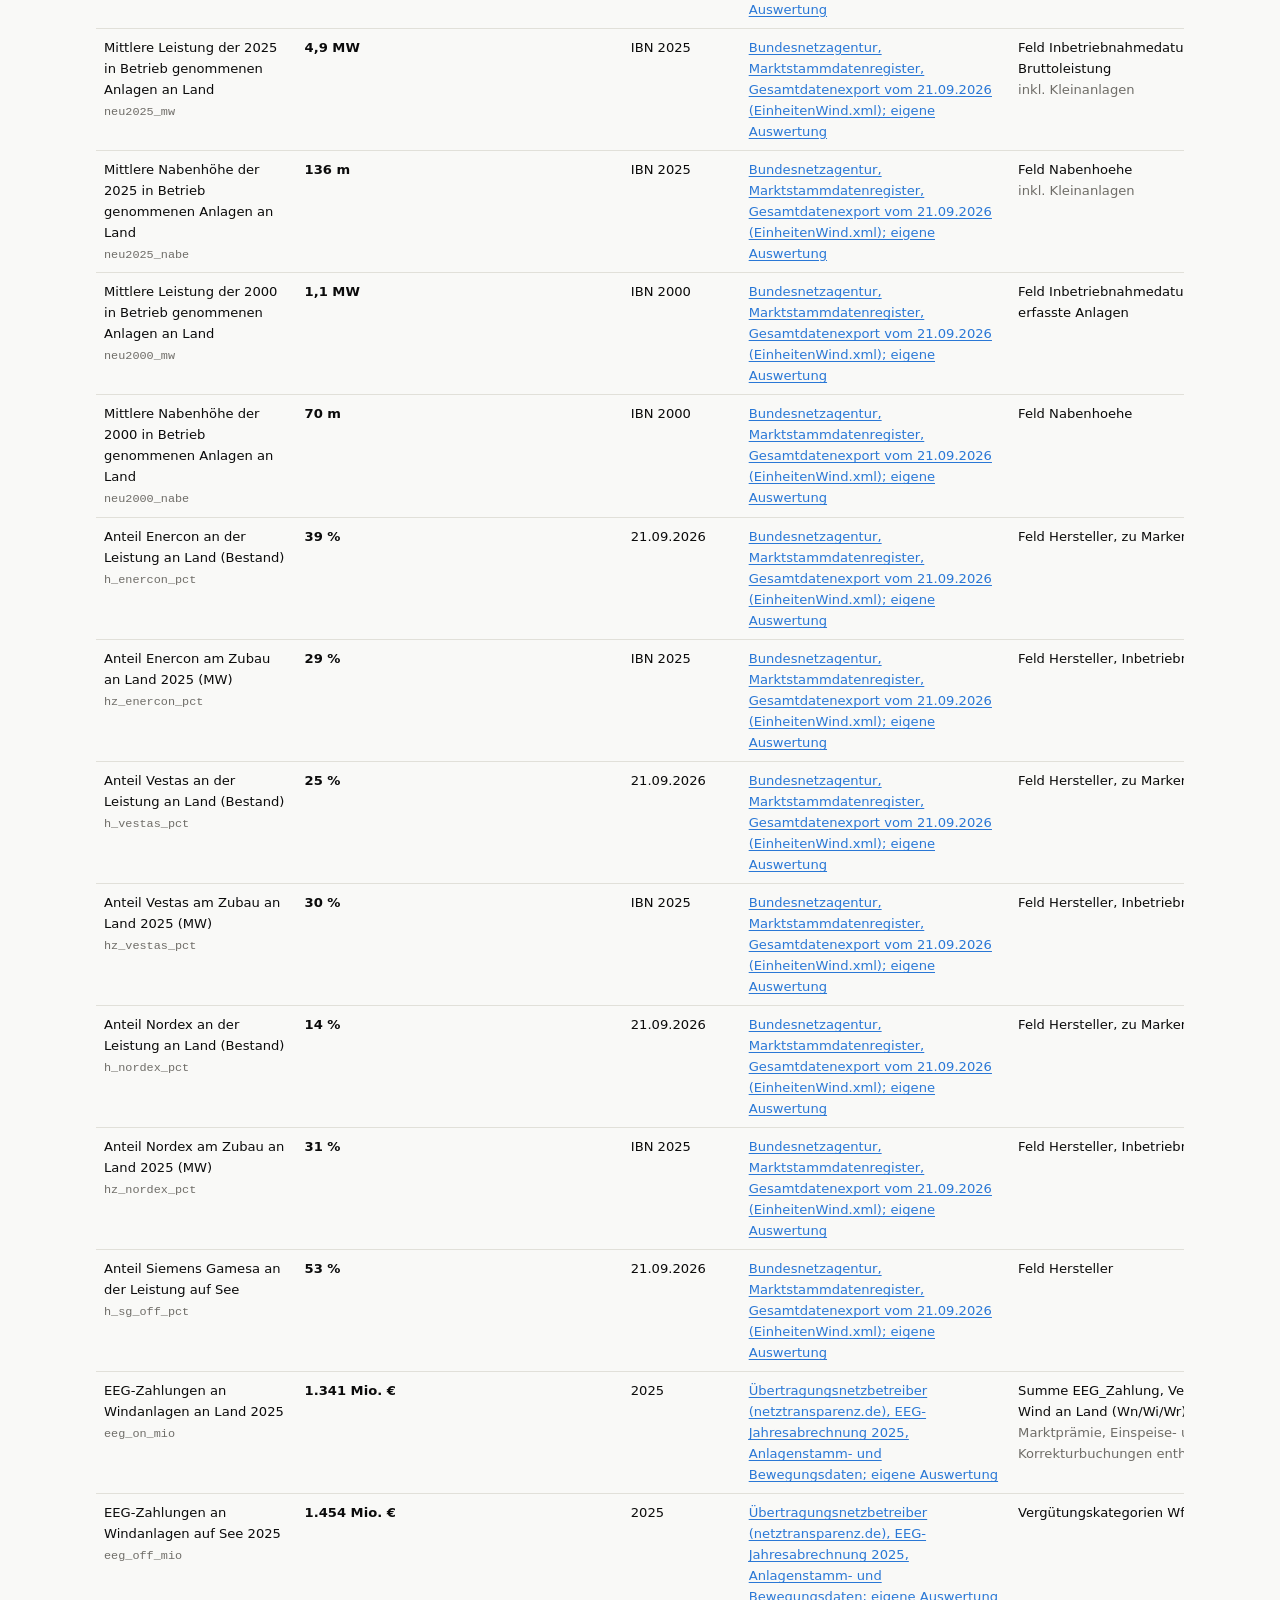
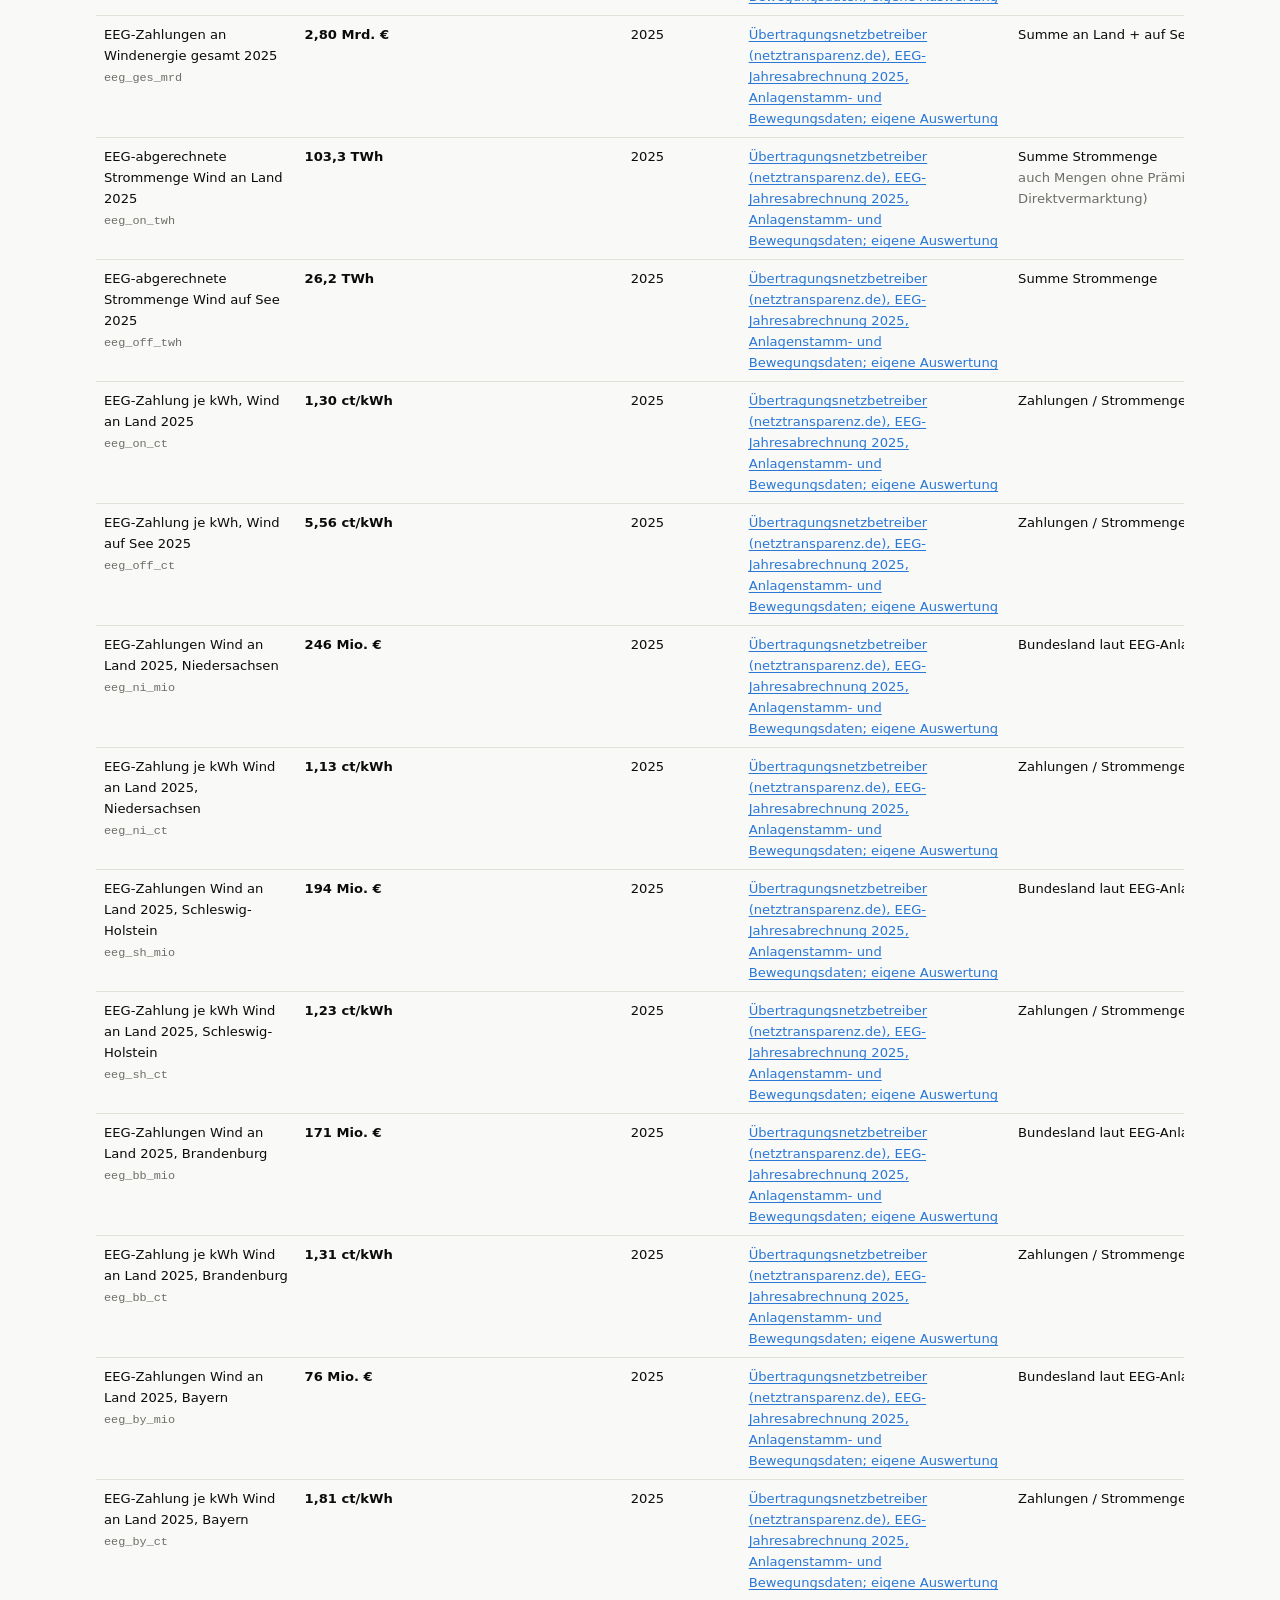
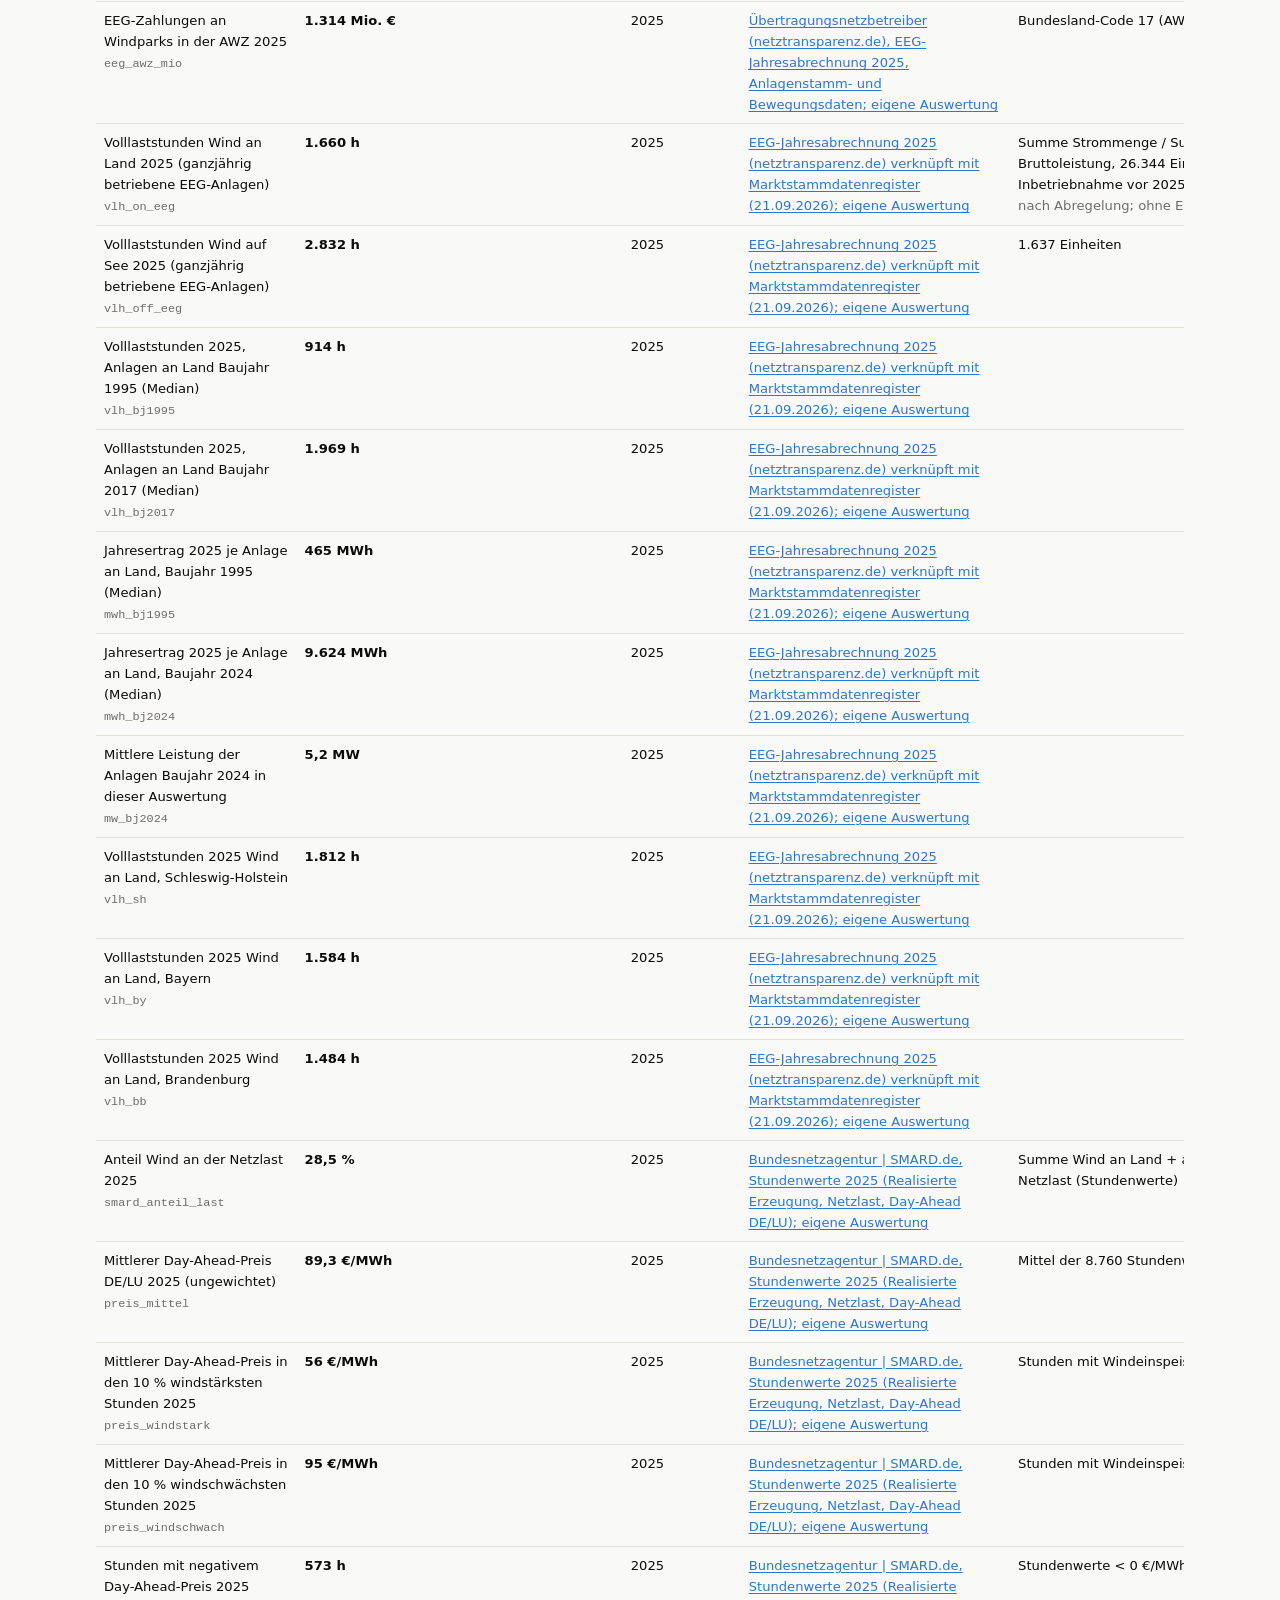
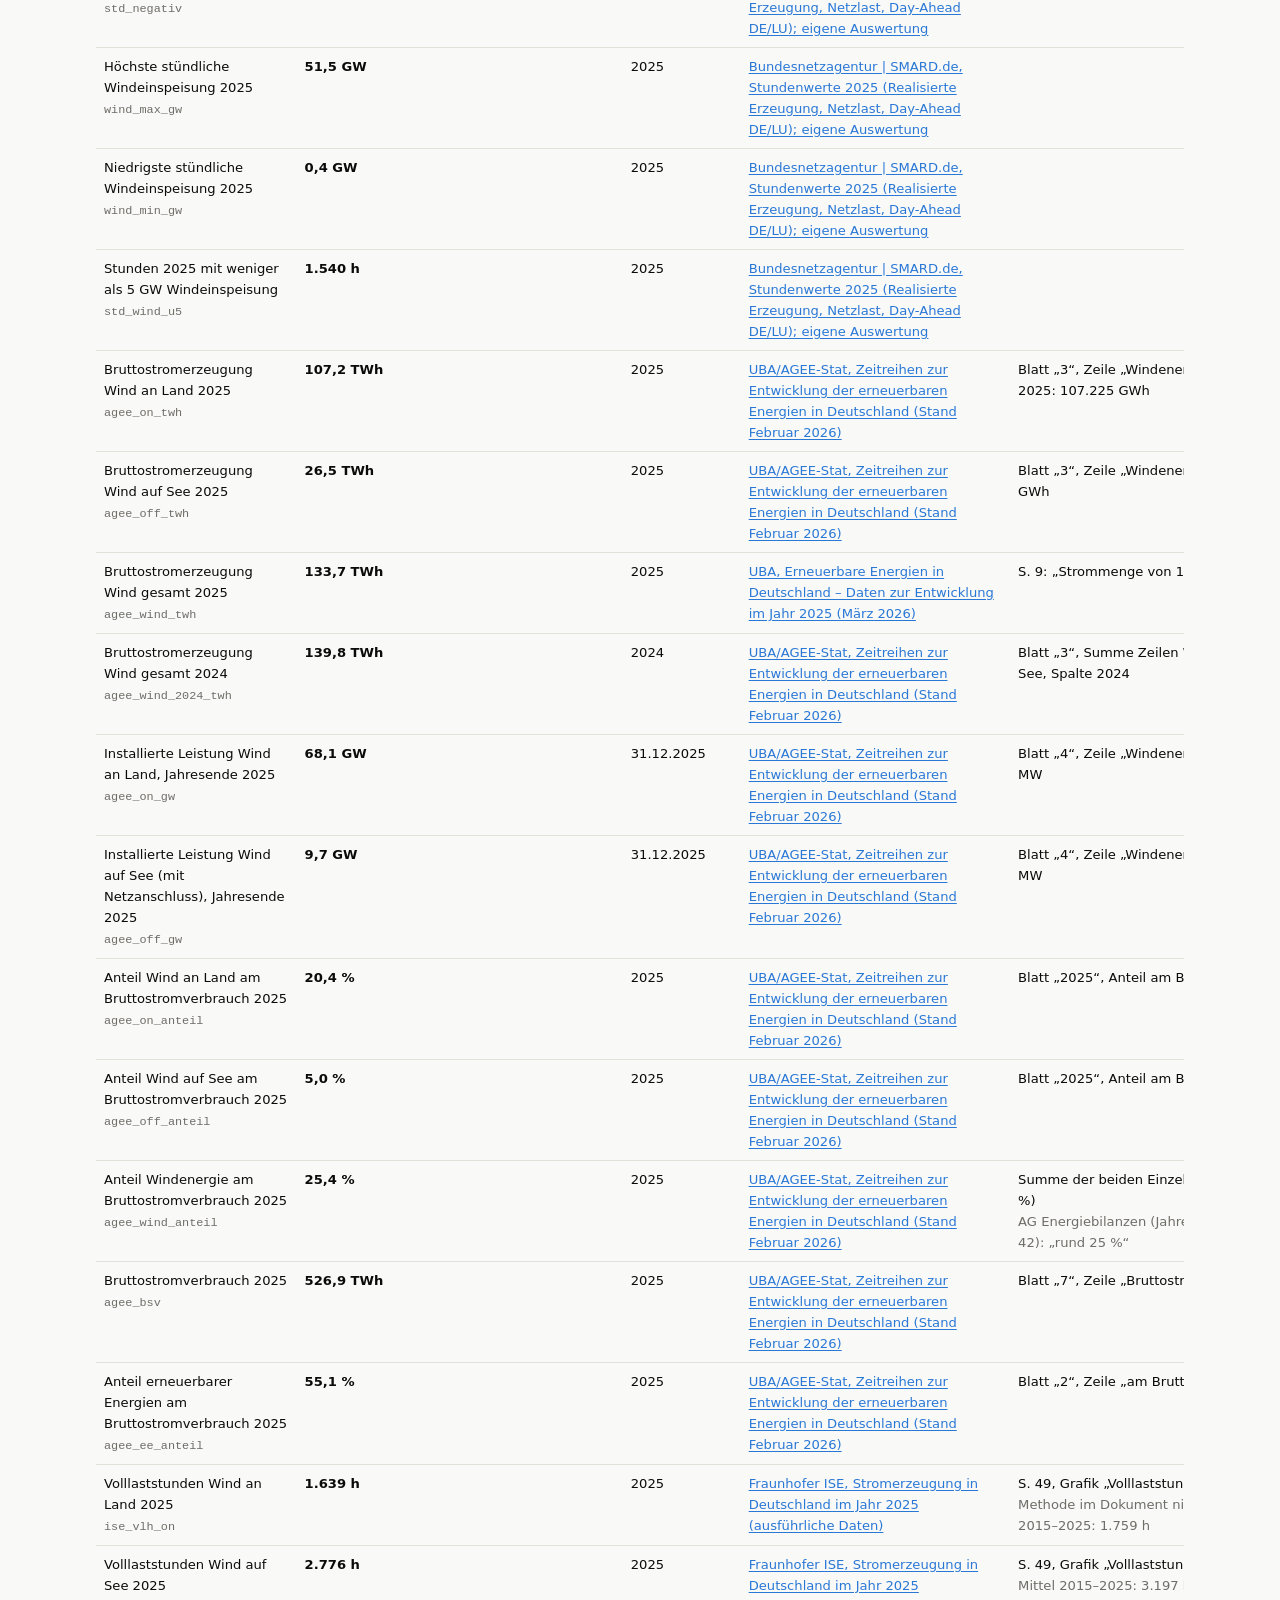
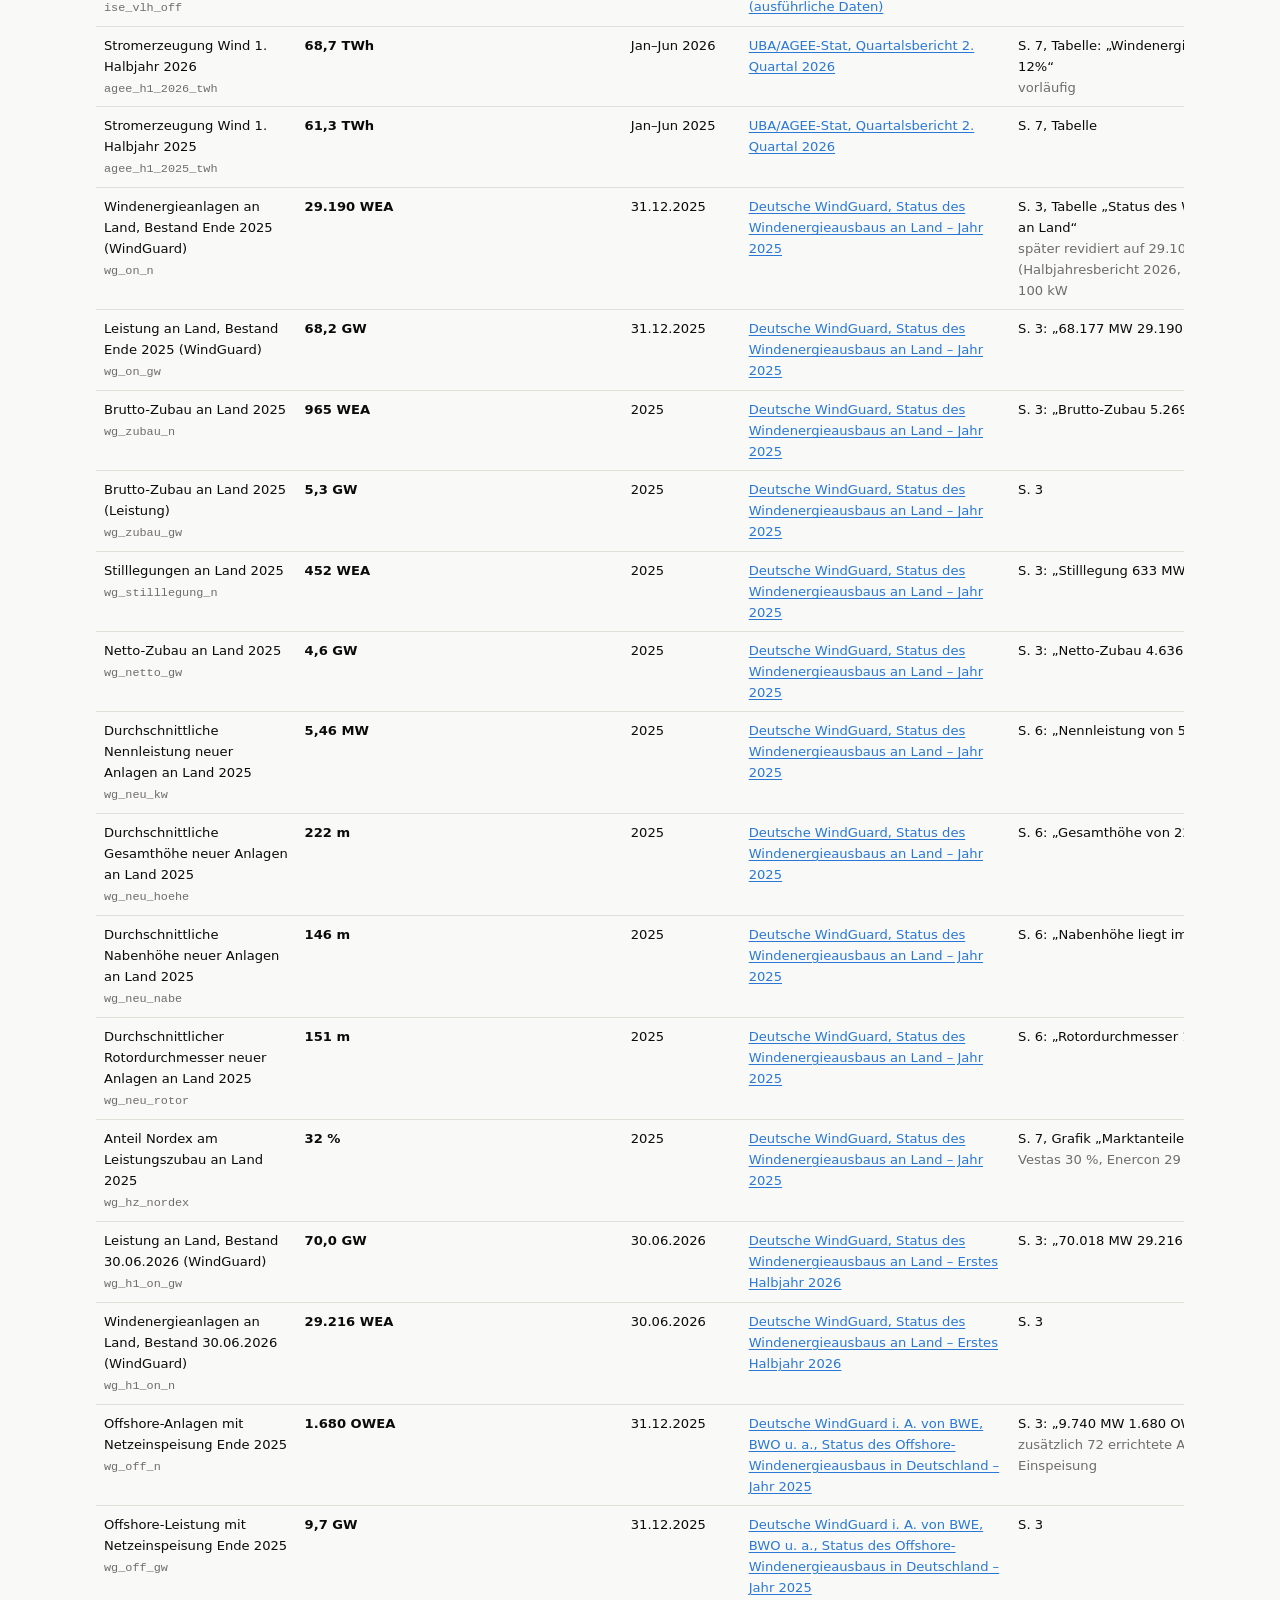
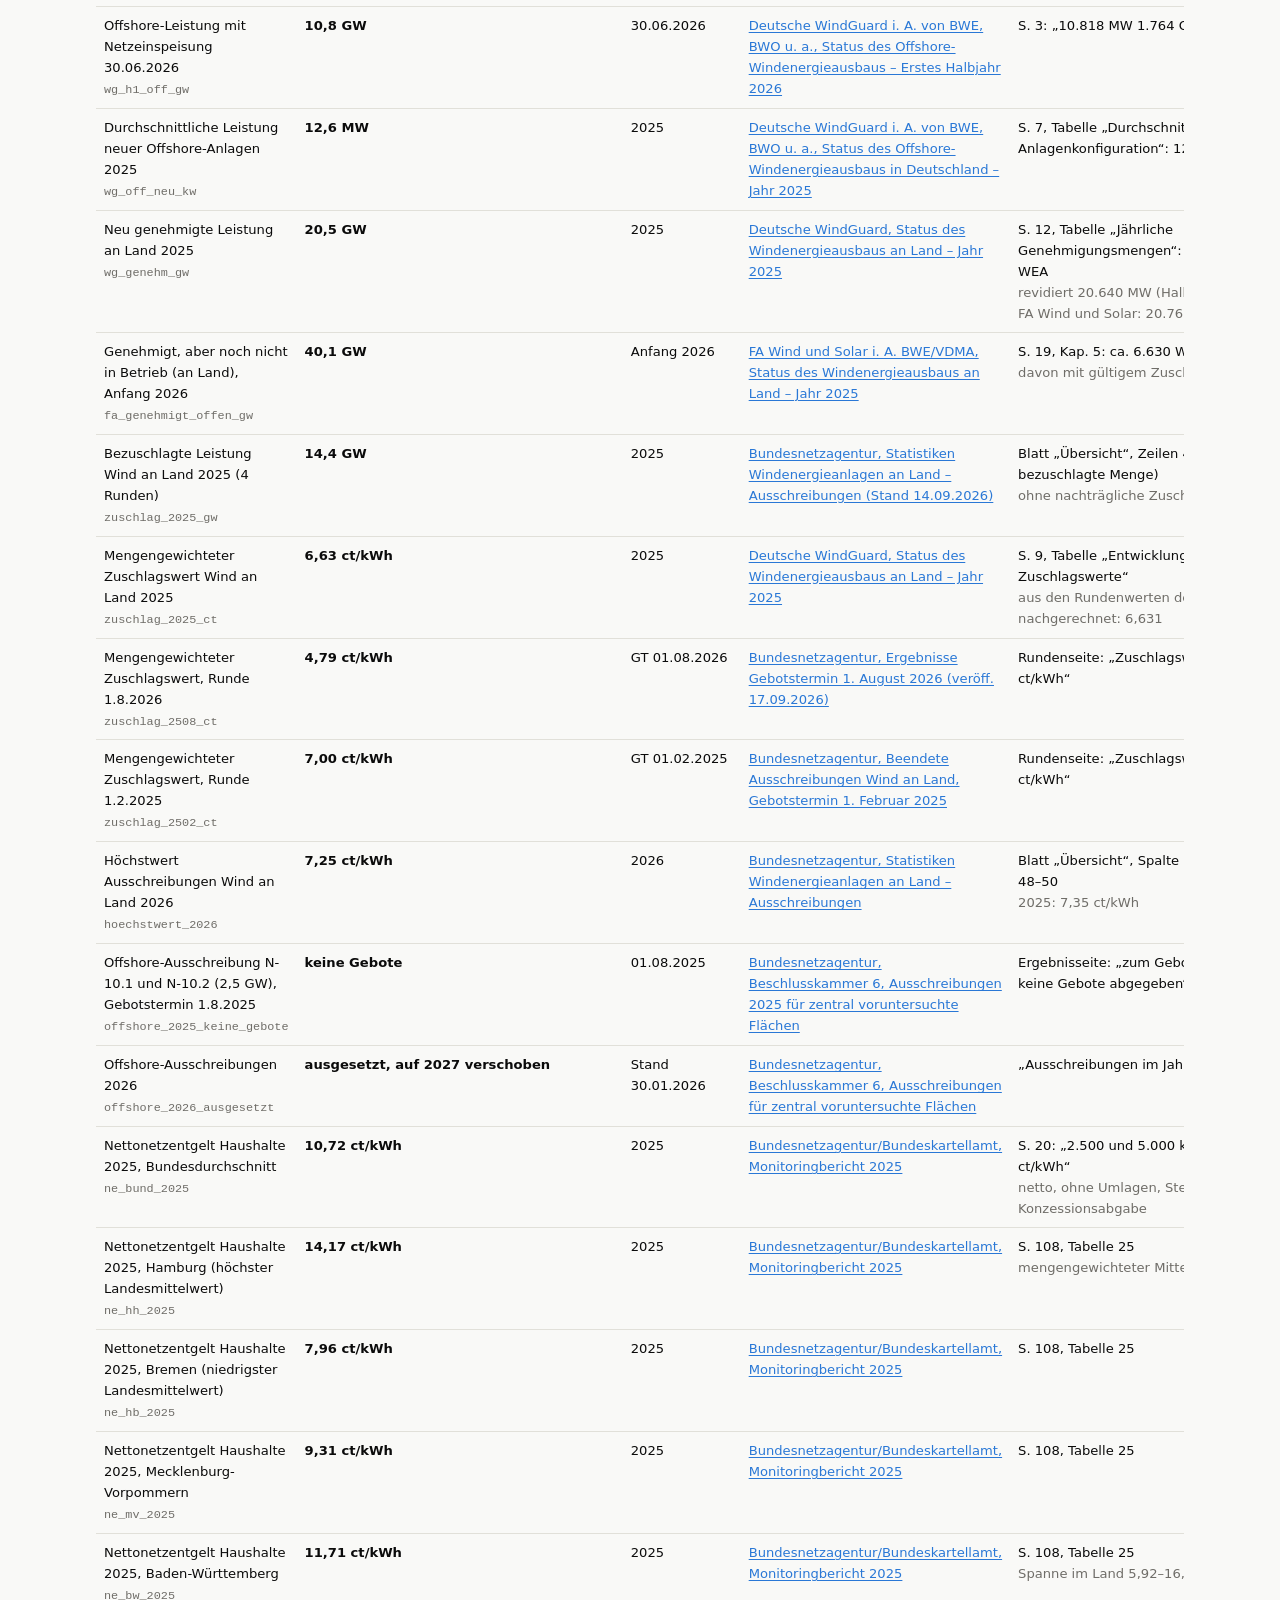
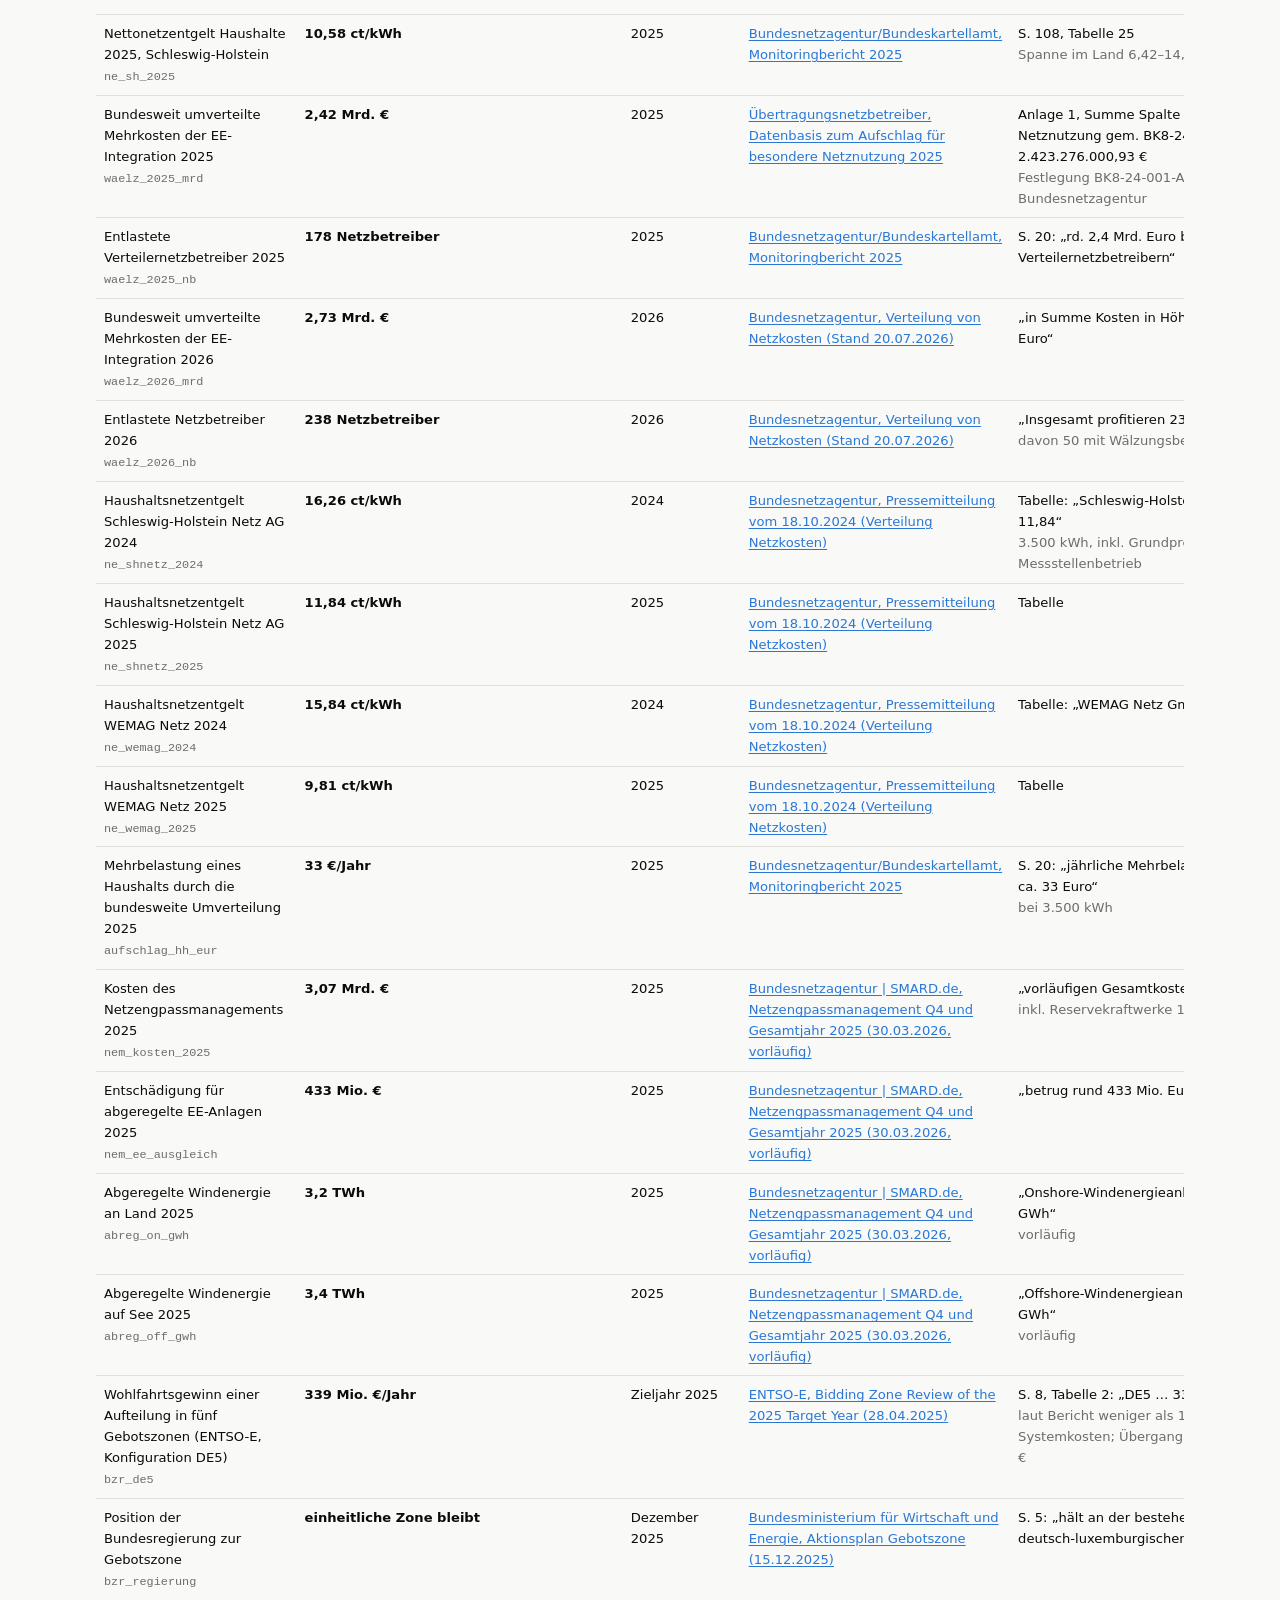
==== commit bc20aed0: "Quellentabelle: Stichtage ergänzt, Zahlenformat; WebKit-Screenshots Co-Authored-By: Claude Opus 5 <n" ====
--- a/quellen.html
+++ b/quellen.html
@@ -29,7 +29,7 @@
       <table class="qtable" id="qt">
         <thead><tr><th scope="col">Kennzahl</th><th scope="col">Wert</th><th scope="col">Stichtag</th><th scope="col">Quelle</th><th scope="col">Fundstelle / Methode</th></tr></thead>
         <tbody>
-<tr id="k-on_betrieb_n"><td data-l="Kennzahl">Windenergieanlagen an Land in Betrieb<br><code>on_betrieb_n</code></td><td class="val" data-l="Wert">30.401 Anlagen</td><td data-l="Stichtag">21.09.2026</td><td data-l="Quelle"><a href="https://www.marktstammdatenregister.de/MaStR/Datendownload" rel="noopener">Bundesnetzagentur, Marktstammdatenregister, Gesamtdatenexport vom 21.09.2026 (EinheitenWind.xml); eigene Auswertung</a></td><td data-l="Fundstelle">EinheitenWind.xml, Feld EinheitBetriebsstatus/WindAnLandOderAufSee, Summe Bruttoleistung<br><span class="small">inkl. 1159 Kleinanlagen unter 100 kW (16.4 MW)</span></td></tr>
+<tr id="k-on_betrieb_n"><td data-l="Kennzahl">Windenergieanlagen an Land in Betrieb<br><code>on_betrieb_n</code></td><td class="val" data-l="Wert">30.401 Anlagen</td><td data-l="Stichtag">21.09.2026</td><td data-l="Quelle"><a href="https://www.marktstammdatenregister.de/MaStR/Datendownload" rel="noopener">Bundesnetzagentur, Marktstammdatenregister, Gesamtdatenexport vom 21.09.2026 (EinheitenWind.xml); eigene Auswertung</a></td><td data-l="Fundstelle">EinheitenWind.xml, Feld EinheitBetriebsstatus/WindAnLandOderAufSee, Summe Bruttoleistung<br><span class="small">inkl. 1.159 Kleinanlagen unter 100 kW (16,4 MW)</span></td></tr>
 <tr id="k-on_betrieb_gw"><td data-l="Kennzahl">Leistung an Land in Betrieb (brutto)<br><code>on_betrieb_gw</code></td><td class="val" data-l="Wert">71,0 GW</td><td data-l="Stichtag">21.09.2026</td><td data-l="Quelle"><a href="https://www.marktstammdatenregister.de/MaStR/Datendownload" rel="noopener">Bundesnetzagentur, Marktstammdatenregister, Gesamtdatenexport vom 21.09.2026 (EinheitenWind.xml); eigene Auswertung</a></td><td data-l="Fundstelle">EinheitenWind.xml, Feld EinheitBetriebsstatus/WindAnLandOderAufSee, Summe Bruttoleistung</td></tr>
 <tr id="k-off_betrieb_n"><td data-l="Kennzahl">Windenergieanlagen auf See in Betrieb<br><code>off_betrieb_n</code></td><td class="val" data-l="Wert">1.781 Anlagen</td><td data-l="Stichtag">21.09.2026</td><td data-l="Quelle"><a href="https://www.marktstammdatenregister.de/MaStR/Datendownload" rel="noopener">Bundesnetzagentur, Marktstammdatenregister, Gesamtdatenexport vom 21.09.2026 (EinheitenWind.xml); eigene Auswertung</a></td><td data-l="Fundstelle">EinheitenWind.xml, Feld EinheitBetriebsstatus/WindAnLandOderAufSee, Summe Bruttoleistung</td></tr>
 <tr id="k-off_betrieb_gw"><td data-l="Kennzahl">Leistung auf See in Betrieb (brutto)<br><code>off_betrieb_gw</code></td><td class="val" data-l="Wert">11,1 GW</td><td data-l="Stichtag">21.09.2026</td><td data-l="Quelle"><a href="https://www.marktstammdatenregister.de/MaStR/Datendownload" rel="noopener">Bundesnetzagentur, Marktstammdatenregister, Gesamtdatenexport vom 21.09.2026 (EinheitenWind.xml); eigene Auswertung</a></td><td data-l="Fundstelle">EinheitenWind.xml, Feld EinheitBetriebsstatus/WindAnLandOderAufSee, Summe Bruttoleistung</td></tr>
@@ -91,8 +91,8 @@
 <tr id="k-eeg_by_mio"><td data-l="Kennzahl">EEG-Zahlungen Wind an Land 2025, Bayern<br><code>eeg_by_mio</code></td><td class="val" data-l="Wert">76 Mio. €</td><td data-l="Stichtag">2025</td><td data-l="Quelle"><a href="https://www.netztransparenz.de/de-de/Erneuerbare-Energien-und-Umlagen/EEG/EEG-Abrechnungen/EEG-Jahresabrechnungen/EEG-Bewegungsdaten" rel="noopener">Übertragungsnetzbetreiber (netztransparenz.de), EEG-Jahresabrechnung 2025, Anlagenstamm- und Bewegungsdaten; eigene Auswertung</a></td><td data-l="Fundstelle">Bundesland laut EEG-Anlagenstammdaten</td></tr>
 <tr id="k-eeg_by_ct"><td data-l="Kennzahl">EEG-Zahlung je kWh Wind an Land 2025, Bayern<br><code>eeg_by_ct</code></td><td class="val" data-l="Wert">1,81 ct/kWh</td><td data-l="Stichtag">2025</td><td data-l="Quelle"><a href="https://www.netztransparenz.de/de-de/Erneuerbare-Energien-und-Umlagen/EEG/EEG-Abrechnungen/EEG-Jahresabrechnungen/EEG-Bewegungsdaten" rel="noopener">Übertragungsnetzbetreiber (netztransparenz.de), EEG-Jahresabrechnung 2025, Anlagenstamm- und Bewegungsdaten; eigene Auswertung</a></td><td data-l="Fundstelle">Zahlungen / Strommenge</td></tr>
 <tr id="k-eeg_awz_mio"><td data-l="Kennzahl">EEG-Zahlungen an Windparks in der AWZ 2025<br><code>eeg_awz_mio</code></td><td class="val" data-l="Wert">1.314 Mio. €</td><td data-l="Stichtag">2025</td><td data-l="Quelle"><a href="https://www.netztransparenz.de/de-de/Erneuerbare-Energien-und-Umlagen/EEG/EEG-Abrechnungen/EEG-Jahresabrechnungen/EEG-Bewegungsdaten" rel="noopener">Übertragungsnetzbetreiber (netztransparenz.de), EEG-Jahresabrechnung 2025, Anlagenstamm- und Bewegungsdaten; eigene Auswertung</a></td><td data-l="Fundstelle">Bundesland-Code 17 (AWZ)</td></tr>
-<tr id="k-vlh_on_eeg"><td data-l="Kennzahl">Volllaststunden Wind an Land 2025 (ganzjährig betriebene EEG-Anlagen)<br><code>vlh_on_eeg</code></td><td class="val" data-l="Wert">1.660 h</td><td data-l="Stichtag">2025</td><td data-l="Quelle"><a href="https://www.netztransparenz.de/de-de/Erneuerbare-Energien-und-Umlagen/EEG/EEG-Abrechnungen/EEG-Jahresabrechnungen/EEG-Bewegungsdaten" rel="noopener">EEG-Jahresabrechnung 2025 (netztransparenz.de) verknüpft mit Marktstammdatenregister (21.09.2026); eigene Auswertung</a></td><td data-l="Fundstelle">Summe Strommenge / Summe MaStR-Bruttoleistung, 26344 Einheiten mit Inbetriebnahme vor 2025<br><span class="small">nach Abregelung; ohne Eigenverbrauch</span></td></tr>
-<tr id="k-vlh_off_eeg"><td data-l="Kennzahl">Volllaststunden Wind auf See 2025 (ganzjährig betriebene EEG-Anlagen)<br><code>vlh_off_eeg</code></td><td class="val" data-l="Wert">2.832 h</td><td data-l="Stichtag">2025</td><td data-l="Quelle"><a href="https://www.netztransparenz.de/de-de/Erneuerbare-Energien-und-Umlagen/EEG/EEG-Abrechnungen/EEG-Jahresabrechnungen/EEG-Bewegungsdaten" rel="noopener">EEG-Jahresabrechnung 2025 (netztransparenz.de) verknüpft mit Marktstammdatenregister (21.09.2026); eigene Auswertung</a></td><td data-l="Fundstelle">1637 Einheiten</td></tr>
+<tr id="k-vlh_on_eeg"><td data-l="Kennzahl">Volllaststunden Wind an Land 2025 (ganzjährig betriebene EEG-Anlagen)<br><code>vlh_on_eeg</code></td><td class="val" data-l="Wert">1.660 h</td><td data-l="Stichtag">2025</td><td data-l="Quelle"><a href="https://www.netztransparenz.de/de-de/Erneuerbare-Energien-und-Umlagen/EEG/EEG-Abrechnungen/EEG-Jahresabrechnungen/EEG-Bewegungsdaten" rel="noopener">EEG-Jahresabrechnung 2025 (netztransparenz.de) verknüpft mit Marktstammdatenregister (21.09.2026); eigene Auswertung</a></td><td data-l="Fundstelle">Summe Strommenge / Summe MaStR-Bruttoleistung, 26.344 Einheiten mit Inbetriebnahme vor 2025<br><span class="small">nach Abregelung; ohne Eigenverbrauch</span></td></tr>
+<tr id="k-vlh_off_eeg"><td data-l="Kennzahl">Volllaststunden Wind auf See 2025 (ganzjährig betriebene EEG-Anlagen)<br><code>vlh_off_eeg</code></td><td class="val" data-l="Wert">2.832 h</td><td data-l="Stichtag">2025</td><td data-l="Quelle"><a href="https://www.netztransparenz.de/de-de/Erneuerbare-Energien-und-Umlagen/EEG/EEG-Abrechnungen/EEG-Jahresabrechnungen/EEG-Bewegungsdaten" rel="noopener">EEG-Jahresabrechnung 2025 (netztransparenz.de) verknüpft mit Marktstammdatenregister (21.09.2026); eigene Auswertung</a></td><td data-l="Fundstelle">1.637 Einheiten</td></tr>
 <tr id="k-vlh_bj1995"><td data-l="Kennzahl">Volllaststunden 2025, Anlagen an Land Baujahr 1995 (Median)<br><code>vlh_bj1995</code></td><td class="val" data-l="Wert">914 h</td><td data-l="Stichtag">2025</td><td data-l="Quelle"><a href="https://www.netztransparenz.de/de-de/Erneuerbare-Energien-und-Umlagen/EEG/EEG-Abrechnungen/EEG-Jahresabrechnungen/EEG-Bewegungsdaten" rel="noopener">EEG-Jahresabrechnung 2025 (netztransparenz.de) verknüpft mit Marktstammdatenregister (21.09.2026); eigene Auswertung</a></td><td data-l="Fundstelle"></td></tr>
 <tr id="k-vlh_bj2017"><td data-l="Kennzahl">Volllaststunden 2025, Anlagen an Land Baujahr 2017 (Median)<br><code>vlh_bj2017</code></td><td class="val" data-l="Wert">1.969 h</td><td data-l="Stichtag">2025</td><td data-l="Quelle"><a href="https://www.netztransparenz.de/de-de/Erneuerbare-Energien-und-Umlagen/EEG/EEG-Abrechnungen/EEG-Jahresabrechnungen/EEG-Bewegungsdaten" rel="noopener">EEG-Jahresabrechnung 2025 (netztransparenz.de) verknüpft mit Marktstammdatenregister (21.09.2026); eigene Auswertung</a></td><td data-l="Fundstelle"></td></tr>
 <tr id="k-mwh_bj1995"><td data-l="Kennzahl">Jahresertrag 2025 je Anlage an Land, Baujahr 1995 (Median)<br><code>mwh_bj1995</code></td><td class="val" data-l="Wert">465 MWh</td><td data-l="Stichtag">2025</td><td data-l="Quelle"><a href="https://www.netztransparenz.de/de-de/Erneuerbare-Energien-und-Umlagen/EEG/EEG-Abrechnungen/EEG-Jahresabrechnungen/EEG-Bewegungsdaten" rel="noopener">EEG-Jahresabrechnung 2025 (netztransparenz.de) verknüpft mit Marktstammdatenregister (21.09.2026); eigene Auswertung</a></td><td data-l="Fundstelle"></td></tr>
@@ -171,7 +171,6 @@
 <tr id="k-abreg_off_gwh"><td data-l="Kennzahl">Abgeregelte Windenergie auf See 2025<br><code>abreg_off_gwh</code></td><td class="val" data-l="Wert">3,4 TWh</td><td data-l="Stichtag">2025</td><td data-l="Quelle"><a href="https://www.smard.de/page/home/topic-article/444/219906/massnahmenvolumen-im-gesamtjahr-stabil" rel="noopener">Bundesnetzagentur | SMARD.de, Netzengpassmanagement Q4 und Gesamtjahr 2025 (30.03.2026, vorläufig)</a></td><td data-l="Fundstelle">„Offshore-Windenergieanlagen betrug … 3.351 GWh“<br><span class="small">vorläufig</span></td></tr>
 <tr id="k-bzr_de5"><td data-l="Kennzahl">Wohlfahrtsgewinn einer Aufteilung in fünf Gebotszonen (ENTSO-E, Konfiguration DE5)<br><code>bzr_de5</code></td><td class="val" data-l="Wert">339 Mio. €/Jahr</td><td data-l="Stichtag">Zieljahr 2025</td><td data-l="Quelle"><a href="https://www.entsoe.eu/documents/nc/NC%20CACM/BZR/2025/Bidding_Zone_Review_of_the_2025_Target_Year.pdf" rel="noopener">ENTSO-E, Bidding Zone Review of the 2025 Target Year (28.04.2025)</a></td><td data-l="Fundstelle">S. 8, Tabelle 2: „DE5 … 339“<br><span class="small">laut Bericht weniger als 1 % der simulierten Systemkosten; Übergangskosten 1,3–2,4 Mrd. €</span></td></tr>
 <tr id="k-bzr_regierung"><td data-l="Kennzahl">Position der Bundesregierung zur Gebotszone<br><code>bzr_regierung</code></td><td class="val" data-l="Wert">einheitliche Zone bleibt </td><td data-l="Stichtag">Dezember 2025</td><td data-l="Quelle"><a href="https://www.bundeswirtschaftsministerium.de/Redaktion/DE/Publikationen/Energie/aktionsplan-gebotszone-2025.pdf?__blob=publicationFile&amp;v=1" rel="noopener">Bundesministerium für Wirtschaft und Energie, Aktionsplan Gebotszone (15.12.2025)</a></td><td data-l="Fundstelle">S. 5: „hält an der bestehenden einheitlichen deutsch-luxemburgischen Gebotszone fest“</td></tr>
-<tr id="k-kolb_merit"><td data-l="Kennzahl">Merit-Order-Effekt von Wind und PV zusammen, 2014–2018<br><code>kolb_merit</code></td><td class="val" data-l="Wert">– ct/kWh</td><td data-l="Stichtag">2014–2018</td><td data-l="Quelle"><a href="https://doi.org/10.1016/j.rser.2020.110307" rel="noopener">Kolb et al., Renewable and Sustainable Energy Reviews 134 (2020) 110307</a></td><td data-l="Fundstelle">Abstract: „between 2.89 ct/kWh in 2014 to 8.89 ct/kWh in 2017“<br><span class="small">Spanne 2,89–8,89 ct/kWh; nur Abstract geprüft</span></td></tr>
 <tr id="k-preis_bnetza_2025"><td data-l="Kennzahl">Durchschnittlicher Day-Ahead-Preis DE/LU 2025 (BNetzA)<br><code>preis_bnetza_2025</code></td><td class="val" data-l="Wert">89,32 €/MWh</td><td data-l="Stichtag">2025</td><td data-l="Quelle"><a href="https://www.bundesnetzagentur.de/SharedDocs/Pressemitteilungen/DE/2026/20260105_Smard.html" rel="noopener">Bundesnetzagentur, Pressemitteilung vom 05.01.2026 (SMARD-Jahresauswertung)</a></td><td data-l="Fundstelle">„lag im abgelaufenen Jahr bei 89,32 €/MWh“</td></tr>
 <tr id="k-ja25_on_mp"><td data-l="Kennzahl">Marktprämie Wind an Land 2025 (Jahresabrechnung)<br><code>ja25_on_mp</code></td><td class="val" data-l="Wert">1.245 Mio. €</td><td data-l="Stichtag">2025</td><td data-l="Quelle"><a href="https://www.netztransparenz.de/cdn/files/9abb3231-4e50-4b9f-29c9-08defc51206b/eeg-jahresabrechnung%202025.pdf" rel="noopener">Übertragungsnetzbetreiber, EEG-Jahresabrechnung 2025 (30.07.2026)</a></td><td data-l="Fundstelle">S. 2 (Anlage 1b): 1.245.443.181,11 €<br><span class="small">für 87,5 TWh</span></td></tr>
 <tr id="k-ja25_on_ev"><td data-l="Kennzahl">Einspeisevergütung Wind an Land 2025 (Jahresabrechnung)<br><code>ja25_on_ev</code></td><td class="val" data-l="Wert">96 Mio. €</td><td data-l="Stichtag">2025</td><td data-l="Quelle"><a href="https://www.netztransparenz.de/cdn/files/9abb3231-4e50-4b9f-29c9-08defc51206b/eeg-jahresabrechnung%202025.pdf" rel="noopener">Übertragungsnetzbetreiber, EEG-Jahresabrechnung 2025 (30.07.2026)</a></td><td data-l="Fundstelle">S. 1 (Anlage 1a): 96.011.681,38 €<br><span class="small">inkl. Ausfallvergütung; für 1,07 TWh</span></td></tr>
@@ -202,7 +201,7 @@
 <tr id="k-nea12_lk_off"><td data-l="Kennzahl">Leistungskredit Wind auf See, Deutschland, bei 10 % / 30 % Anteil<br><code>nea12_lk_off</code></td><td class="val" data-l="Wert">15 / 11,2 %</td><td data-l="Stichtag">NEA 2012</td><td data-l="Quelle"><a href="https://www.oecd-nea.org/upload/docs/application/pdf/2019-12/7056-system-effects.pdf" rel="noopener">OECD-NEA (2012), Nuclear Energy and Renewables: System Effects in Low-carbon Electricity Systems (NEA No. 7056)</a></td><td data-l="Fundstelle">Tab. 4.3A, S. 146 (Deutschland)</td></tr>
 <tr id="k-nea19_sys"><td data-l="Kennzahl">Systemkosten je MWh Wind/PV bei 30 % / 50 % Anteil (Modellsystem)<br><code>nea19_sys</code></td><td class="val" data-l="Wert">17,5 / 28–30 USD/MWh</td><td data-l="Stichtag">NEA 2019</td><td data-l="Quelle"><a href="https://www.oecd-nea.org/upload/docs/application/pdf/2019-12/7299-system-costs.pdf" rel="noopener">OECD-NEA (2019), The Costs of Decarbonisation: System Costs with High Shares of Nuclear and Renewables (NEA No. 7299)</a></td><td data-l="Fundstelle">S. 121 f.; Zusammenfassung S. 19 f.<br><span class="small">Bezug: Referenzsystem mit rund 75 % Kernkraft; Bericht nennt für 50 % teils 28, teils 30</span></td></tr>
 <tr id="k-uenb_wind_gesichert"><td data-l="Kennzahl">In der ÜNB-Leistungsbilanz als gesichert angesetzte Windleistung<br><code>uenb_wind_gesichert</code></td><td class="val" data-l="Wert">1 %</td><td data-l="Stichtag">2020</td><td data-l="Quelle"><a href="https://www.amprion.net/Dokumente/Netzkennzahlen/Leistungsbilanz/Bericht-zur-Leistungsbilanz/Bericht_zur_Leistungsbilanz_2019.pdf" rel="noopener">50Hertz, Amprion, TenneT, TransnetBW: Bericht der deutschen Übertragungsnetzbetreiber zur Leistungsbilanz 2018–2022 (Stand 18.02.2020)</a></td><td data-l="Fundstelle">Abschnitt 3.2.6: „Daher setzen die ÜNB für die Windeinspeisung eine Nichtverfügbarkeit von 99 % an.“<br><span class="small">Bezug: Jahreshöchstlast; Kernenergie ohne pauschalen Abschlag</span></td></tr>
-<tr id="k-iaea_isar2_mw"><td data-l="Kennzahl">Isar 2, Nettoleistung<br><code>iaea_isar2_mw</code></td><td class="val" data-l="Wert">1.410 MW</td><td data-l="Stichtag">–</td><td data-l="Quelle"><a href="https://www-pub.iaea.org/MTCD/Publications/PDF/OPEX_2024_web.pdf" rel="noopener">IAEA, Operating Experience with Nuclear Power Stations in Member States, 2024 Edition</a></td><td data-l="Fundstelle">PDF S. 586: „Reference unit power (net) : 1410 MWe“</td></tr>
+<tr id="k-iaea_isar2_mw"><td data-l="Kennzahl">Isar 2, Nettoleistung<br><code>iaea_isar2_mw</code></td><td class="val" data-l="Wert">1.410 MW</td><td data-l="Stichtag">IAEA-Ausgabe 2024</td><td data-l="Quelle"><a href="https://www-pub.iaea.org/MTCD/Publications/PDF/OPEX_2024_web.pdf" rel="noopener">IAEA, Operating Experience with Nuclear Power Stations in Member States, 2024 Edition</a></td><td data-l="Fundstelle">PDF S. 586: „Reference unit power (net) : 1410 MWe“</td></tr>
 <tr id="k-iaea_isar2_gwh"><td data-l="Kennzahl">Isar 2, Nettoerzeugung 2021<br><code>iaea_isar2_gwh</code></td><td class="val" data-l="Wert">11.421 GWh</td><td data-l="Stichtag">2021</td><td data-l="Quelle"><a href="https://www-pub.iaea.org/MTCD/Publications/PDF/OPEX_2024_web.pdf" rel="noopener">IAEA, Operating Experience with Nuclear Power Stations in Member States, 2024 Edition</a></td><td data-l="Fundstelle">PDF S. 587, Zeile 2021: 11421.16<br><span class="small">Lastfaktor 92,47 %; ≈ 8.100 Volllaststunden (eigene Rechnung)</span></td></tr>
 <tr id="k-iaea_isar2_lf"><td data-l="Kennzahl">Isar 2, Lastfaktor 2021<br><code>iaea_isar2_lf</code></td><td class="val" data-l="Wert">92,5 %</td><td data-l="Stichtag">2021</td><td data-l="Quelle"><a href="https://www-pub.iaea.org/MTCD/Publications/PDF/OPEX_2024_web.pdf" rel="noopener">IAEA, Operating Experience with Nuclear Power Stations in Member States, 2024 Edition</a></td><td data-l="Fundstelle">PDF S. 587<br><span class="small">Emsland 92,17 %, Neckarwestheim 2 91,14 % (2021)</span></td></tr>
 <tr id="k-bdew_kkw_vlh"><td data-l="Kennzahl">Volllaststunden der deutschen Kernkraftwerke 2021<br><code>bdew_kkw_vlh</code></td><td class="val" data-l="Wert">8.070 h</td><td data-l="Stichtag">2021 (vorläufig)</td><td data-l="Quelle"><a href="https://www.bdew.de/media/documents/Jahresvolllaststunden_2020_2021_o_online_jaehrlich_Ba_09062022_usfddti.pdf" rel="noopener">BDEW, Jahresvolllaststunden 2020/2021 (09.06.2022)</a></td><td data-l="Fundstelle">S. 1: Kernenergie 8.070 h<br><span class="small">2020: 7.510 h</span></td></tr>
@@ -211,7 +210,7 @@
 <tr id="k-fla_preis"><td data-l="Kennzahl">Flamanville 3: nötiger Verkaufspreis für 4 % / 7 % Rendite (Cour des comptes)<br><code>fla_preis</code></td><td class="val" data-l="Wert">122 / 176 €/MWh (Preise 2023)</td><td data-l="Stichtag">Januar 2025</td><td data-l="Quelle"><a href="https://www.ccomptes.fr/sites/default/files/2025-01/20250114-La-filiere-EPR%20-une-dynamique-nouvelle-des-risques-persistants.pdf" rel="noopener">Cour des comptes, La filière EPR : une dynamique nouvelle, des risques persistants (Jan. 2025)</a></td><td data-l="Fundstelle">S. 29<br><span class="small">Lastfaktor 85 %; Gesamtkosten 23,7 Mrd. € (Preise 2023) inkl. Bauzeitzinsen</span></td></tr>
 <tr id="k-uenb_zuschuss_2026"><td data-l="Kennzahl">Bundeszuschuss zu den Übertragungsnetzkosten 2026<br><code>uenb_zuschuss_2026</code></td><td class="val" data-l="Wert">6,5 Mrd. €</td><td data-l="Stichtag">2026</td><td data-l="Quelle"><a href="https://dserver.bundestag.de/btd/21/027/2102754.pdf" rel="noopener">Deutscher Bundestag, Drucksache 21/2754 (Beschlussempfehlung, 12.11.2025)</a></td><td data-l="Fundstelle">S. 1: „Zuschuss in Höhe von 6,5 Milliarden Euro“<br><span class="small">nach § 24c EnWG</span></td></tr>
 <tr id="k-ageb_wind_erz"><td data-l="Kennzahl">Anteil Wind an der Bruttostromerzeugung 2025 (vor Photovoltaik 18,1 % und Erdgas 17,0 %)<br><code>ageb_wind_erz</code></td><td class="val" data-l="Wert">26,3 %</td><td data-l="Stichtag">2025, Stand 18.06.2026</td><td data-l="Quelle"><a href="https://ag-energiebilanzen.de/wp-content/uploads/STRERZ-20260618.xlsx" rel="noopener">AG Energiebilanzen, Bruttostromerzeugung in Deutschland nach Energieträgern</a></td><td data-l="Fundstelle">Blatt „STRERZ (brutto)“, Spalte „Anteil in %“: Wind onshore 21,1 + Wind offshore 5,2<br><span class="small">Braunkohle 14,6 %</span></td></tr>
-<tr id="k-vlh_neu_eeg"><td data-l="Kennzahl">Volllaststunden 2025 der Anlagen an Land mit Baujahr 2020–2024<br><code>vlh_neu_eeg</code></td><td class="val" data-l="Wert">1.909 h</td><td data-l="Stichtag">2025</td><td data-l="Quelle"><a href="https://www.netztransparenz.de/de-de/Erneuerbare-Energien-und-Umlagen/EEG/EEG-Abrechnungen/EEG-Jahresabrechnungen/EEG-Bewegungsdaten" rel="noopener">EEG-Jahresabrechnung 2025 (netztransparenz.de) verknüpft mit Marktstammdatenregister (21.09.2026); eigene Auswertung</a></td><td data-l="Fundstelle">Summe Strommenge / Summe Bruttoleistung, 2678 Einheiten<br><span class="small">2025 war ein windschwaches Jahr (Fraunhofer ISE: 1.639 h gegenüber 1.759 h im Mittel 2015–2025)</span></td></tr>
+<tr id="k-vlh_neu_eeg"><td data-l="Kennzahl">Volllaststunden 2025 der Anlagen an Land mit Baujahr 2020–2024<br><code>vlh_neu_eeg</code></td><td class="val" data-l="Wert">1.909 h</td><td data-l="Stichtag">2025</td><td data-l="Quelle"><a href="https://www.netztransparenz.de/de-de/Erneuerbare-Energien-und-Umlagen/EEG/EEG-Abrechnungen/EEG-Jahresabrechnungen/EEG-Bewegungsdaten" rel="noopener">EEG-Jahresabrechnung 2025 (netztransparenz.de) verknüpft mit Marktstammdatenregister (21.09.2026); eigene Auswertung</a></td><td data-l="Fundstelle">Summe Strommenge / Summe Bruttoleistung, 2.678 Einheiten<br><span class="small">2025 war ein windschwaches Jahr (Fraunhofer ISE: 1.639 h gegenüber 1.759 h im Mittel 2015–2025)</span></td></tr>
 <tr id="k-kw_bestand_eeg"><td data-l="Kennzahl">Mittlere Leistung der ganzjährig betriebenen EEG-Anlagen an Land 2025<br><code>kw_bestand_eeg</code></td><td class="val" data-l="Wert">2,27 MW</td><td data-l="Stichtag">2025</td><td data-l="Quelle"><a href="https://www.netztransparenz.de/de-de/Erneuerbare-Energien-und-Umlagen/EEG/EEG-Abrechnungen/EEG-Jahresabrechnungen/EEG-Bewegungsdaten" rel="noopener">EEG-Jahresabrechnung 2025 (netztransparenz.de) verknüpft mit Marktstammdatenregister (21.09.2026); eigene Auswertung</a></td><td data-l="Fundstelle">Mittelwert MaStR-Bruttoleistung</td></tr>
 <tr id="k-mastr_stand_txt"><td data-l="Kennzahl">Stand des Marktstammdatenregister-Exports<br><code>mastr_stand_txt</code></td><td class="val" data-l="Wert">21.09.2026 </td><td data-l="Stichtag">21.09.2026</td><td data-l="Quelle"><a href="https://www.marktstammdatenregister.de/MaStR/Datendownload" rel="noopener">Bundesnetzagentur, Marktstammdatenregister, Gesamtdatenexport vom 21.09.2026 (EinheitenWind.xml); eigene Auswertung</a></td><td data-l="Fundstelle">Dateiname Gesamtdatenexport_20260921_26.1.zip</td></tr>
 <tr id="k-calc_on_lo"><td data-l="Kennzahl">LCOE Wind an Land, gleiche Basis inkl. Systemkosten, untere Grenze<br><code>calc_on_lo</code></td><td class="val" data-l="Wert">8,6 ct/kWh</td><td data-l="Stichtag">Preisbasis 2024 (Systemkosten: NEA 2012)</td><td data-l="Quelle"><a href="https://www.ise.fraunhofer.de/content/dam/ise/de/documents/publications/studies/DE2024_ISE_Studie_Stromgestehungskosten_Erneuerbare_Energien.pdf" rel="noopener">Eigene Rechnung: Kosten nach Fraunhofer ISE (2024), Systemkosten nach OECD-NEA (2012), Auslastung Kernkraft nach IAEA (Isar 2, 2021)</a></td><td data-l="Fundstelle">WACC real 7 % für alle; Kernkraft 8100 h; Systemkosten NEA, Deutschland, 30 % Anteil: +3.37 ct/kWh<br><span class="small">Formel im Rechner und in scripts/kennzahlen.py</span></td></tr>
@@ -223,7 +222,7 @@
 <tr id="k-kkw_n_neu_on"><td data-l="Kennzahl">Neue Windanlagen an Land mit gleicher Jahreserzeugung wie Isar 2<br><code>kkw_n_neu_on</code></td><td class="val" data-l="Wert">1.096 Anlagen</td><td data-l="Stichtag">Erzeugung 2025 bzw. 2021</td><td data-l="Quelle"><a href="https://www.ise.fraunhofer.de/content/dam/ise/de/documents/publications/studies/DE2024_ISE_Studie_Stromgestehungskosten_Erneuerbare_Energien.pdf" rel="noopener">Eigene Rechnung: Kosten nach Fraunhofer ISE (2024), Systemkosten nach OECD-NEA (2012), Auslastung Kernkraft nach IAEA (Isar 2, 2021)</a></td><td data-l="Fundstelle">1410 MW × 8100 h ÷ (5.46 MW × Volllaststunden Baujahr 2020–2024)<br><span class="small">Energievergleich, nicht gesicherte Leistung</span></td></tr>
 <tr id="k-kkw_n_firm_on"><td data-l="Kennzahl">Neue Windanlagen an Land mit gleicher gesicherter Leistung wie Isar 2 (Leistungskredit 6 %)<br><code>kkw_n_firm_on</code></td><td class="val" data-l="Wert">4.175 Anlagen</td><td data-l="Stichtag">NEA 2012</td><td data-l="Quelle"><a href="https://www.ise.fraunhofer.de/content/dam/ise/de/documents/publications/studies/DE2024_ISE_Studie_Stromgestehungskosten_Erneuerbare_Energien.pdf" rel="noopener">Eigene Rechnung: Kosten nach Fraunhofer ISE (2024), Systemkosten nach OECD-NEA (2012), Auslastung Kernkraft nach IAEA (Isar 2, 2021)</a></td><td data-l="Fundstelle">1.410 MW × 97 % ÷ (5,46 MW × 6 %)<br><span class="small">Leistungskredite nach NEA 2012, Tab. 4.3A</span></td></tr>
 <tr id="k-kkw_vlh"><td data-l="Kennzahl">Volllaststunden Isar 2 im Jahr 2021 (abgeleitet)<br><code>kkw_vlh</code></td><td class="val" data-l="Wert">8.100 h</td><td data-l="Stichtag">2021</td><td data-l="Quelle"><a href="https://www.ise.fraunhofer.de/content/dam/ise/de/documents/publications/studies/DE2024_ISE_Studie_Stromgestehungskosten_Erneuerbare_Energien.pdf" rel="noopener">Eigene Rechnung: Kosten nach Fraunhofer ISE (2024), Systemkosten nach OECD-NEA (2012), Auslastung Kernkraft nach IAEA (Isar 2, 2021)</a></td><td data-l="Fundstelle">11.421,16 GWh ÷ 1.410 MW, gerundet</td></tr>
-<tr id="k-dom_hoehe"><td data-l="Kennzahl">Höhe Südturm Kölner Dom<br><code>dom_hoehe</code></td><td class="val" data-l="Wert">157,22 m</td><td data-l="Stichtag">–</td><td data-l="Quelle"><a href="https://www.koelner-dom.de/erleben/der-dom-in-zahlen" rel="noopener">Hohe Domkirche Köln, „Der Dom in Zahlen“</a></td><td data-l="Fundstelle">„157,22 m Südturm Höhe“</td></tr>
+<tr id="k-dom_hoehe"><td data-l="Kennzahl">Höhe Südturm Kölner Dom<br><code>dom_hoehe</code></td><td class="val" data-l="Wert">157,22 m</td><td data-l="Stichtag">abgerufen 21.09.2026</td><td data-l="Quelle"><a href="https://www.koelner-dom.de/erleben/der-dom-in-zahlen" rel="noopener">Hohe Domkirche Köln, „Der Dom in Zahlen“</a></td><td data-l="Fundstelle">„157,22 m Südturm Höhe“</td></tr>
         </tbody>
       </table>
     </div>
@@ -231,7 +230,7 @@
   <div class="prose" id="methode" style="margin-top:48px">
     <h2>Methode</h2>
     <p><strong>Anlagenbestand.</strong> Gesamtdatenexport des Marktstammdatenregisters vom 21.09.2026, Datei <code>EinheitenWind.xml</code> (43.553 Einheiten aller Status). „In Betrieb“ entspricht dem Betriebsstatus im Register. Das Register enthält auch Kleinwindanlagen; WindGuard und die Fachagentur zählen erst ab 100 kW, daher liegen ihre Anlagenzahlen niedriger. Stilllegungen vor dem Registerstart 2019 sind nur teilweise erfasst.</p>
-    <p><strong>Förderung und Einzelerträge.</strong> Anlagenstamm- und Bewegungsdaten der EEG-Jahresabrechnung 2025 aller vier Übertragungsnetzbetreiber (netztransparenz.de, Datenstand 04.09.2026). Zugeordnet wird über die EEG-MaStR-Nummer, bei fehlender Nummer über den Anlagenschlüssel. Die Summen je Netzbetreiber stimmen mit den Anlagen 1a und 1b der veröffentlichten Jahresabrechnung überein. Volllaststunden je Anlage: abgerechnete Jahresstrommenge geteilt durch die Bruttoleistung laut MaStR, nur für Anlagen ab 100 kW, die vor dem 1.1.2025 in Betrieb gingen und durchgehend in Betrieb sind. Die Mengen sind nach netzbedingter Abregelung gemessen und enthalten keinen Eigenverbrauch.</p>
+    <p><strong>Förderung und Einzelerträge.</strong> Anlagenstamm- und Bewegungsdaten der EEG-Jahresabrechnung 2025 aller vier Übertragungsnetzbetreiber (netztransparenz.de; Dateien von Juli bis September 2026, abgerufen am 21.09.2026). Zugeordnet wird über die EEG-MaStR-Nummer, bei fehlender Nummer über den Anlagenschlüssel. Die Summen je Netzbetreiber stimmen mit den Anlagen 1a und 1b der veröffentlichten Jahresabrechnung überein. Volllaststunden je Anlage: abgerechnete Jahresstrommenge geteilt durch die Bruttoleistung laut MaStR, nur für Anlagen ab 100 kW, die vor dem 1.1.2025 in Betrieb gingen und durchgehend in Betrieb sind. Die Mengen sind nach netzbedingter Abregelung gemessen und enthalten keinen Eigenverbrauch.</p>
     <p><strong>Stundenwerte.</strong> SMARD-Daten der Bundesnetzagentur (Realisierte Erzeugung, Netzlast, Day-Ahead-Preis DE/LU) für alle 8.760 Stunden 2025. Die Auswertung nach Windanteil zeigt einen Zusammenhang, keinen isolierten Kausaleffekt.</p>
     <p><strong>Kostenvergleich.</strong> Die Formel des Rechners (Annuitätenmethode, reale Werte) reproduziert mit den ISE-Parametern die ISE-Spannen für Wind an Land und auf See. Für Kernkraft ergibt sie bei gleichbleibender Auslastung niedrigere Werte als das ISE, weil das ISE eine bis 2045 sinkende Auslastung unterstellt. Systemkosten stammen aus OECD-NEA (2012), Tabelle ES.2 für Deutschland, umgerechnet mit dem dort genannten Kurs von 1,30 USD/€ und nicht inflationsbereinigt. Sie beruhen auf älteren Kostendaten und sind als Größenordnung zu verstehen.</p>
     <p><strong>Datenschutz.</strong> Aus dem Register wurden keine Betreiber-, Namens-, Adress- oder Flurstücksfelder übernommen. Punkte auf der Karte zeigen nur Anlagen ab 100 kW; ihre Koordinaten sind auf vier Nachkommastellen gerundet. Die MaStR-Nummern der Einheiten sind nicht Teil der ausgelieferten Daten.</p>
